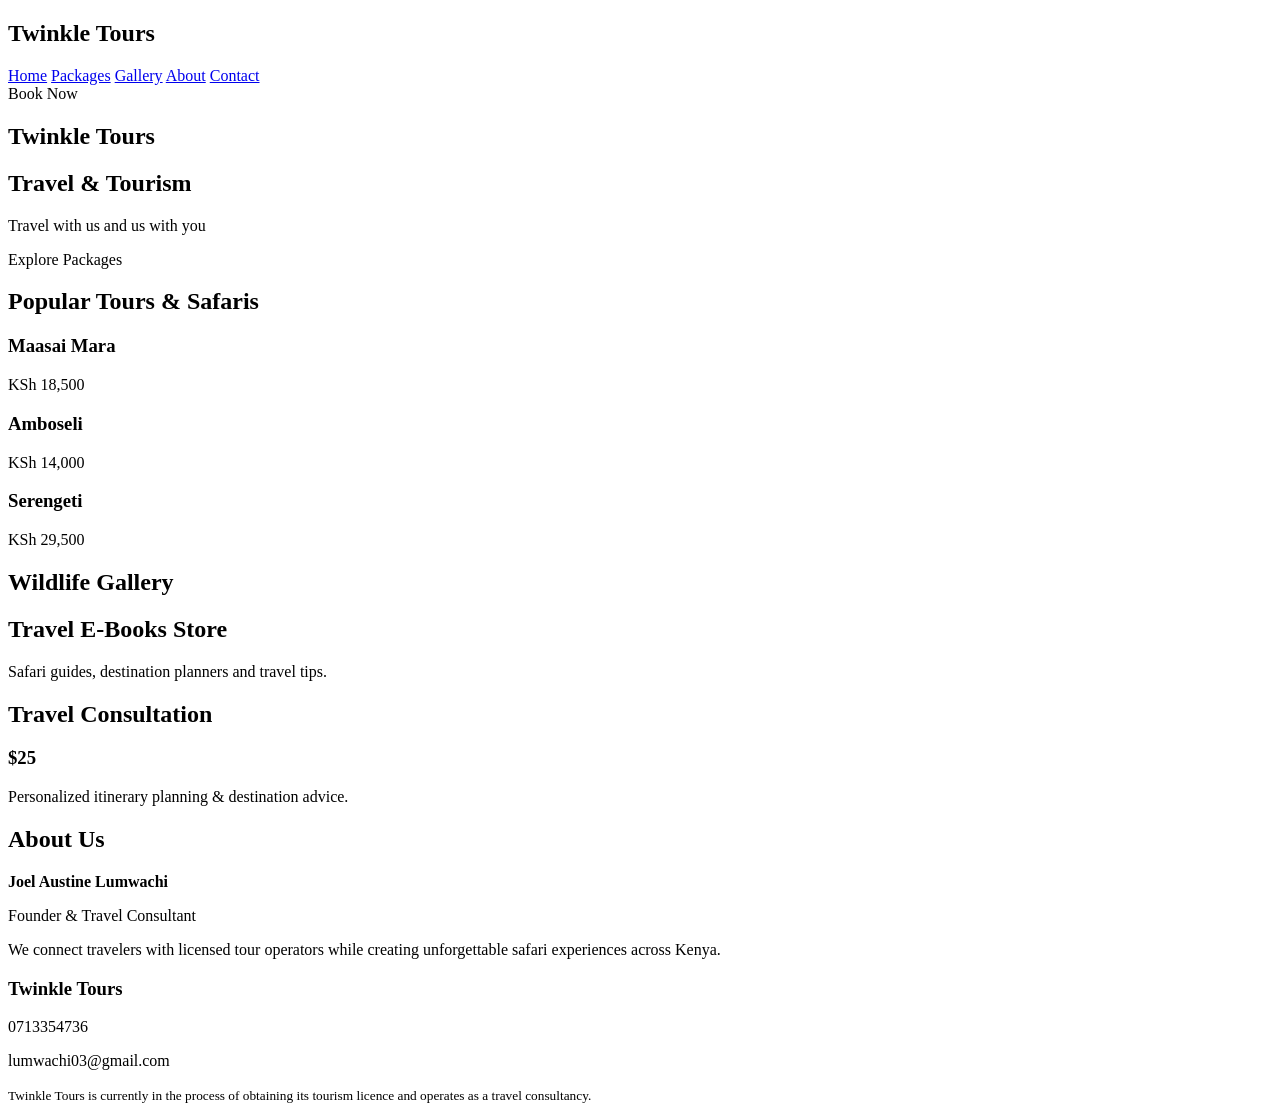
==== Index.html @ 9708390e "Create initial structure for Twinkle Tours website This HTML file serves as the main structure for t" ====
<!DOCTYPE html>
<html lang="en">
<head>
  <meta charset="UTF-8" />
  <meta name="viewport" content="width=device-width, initial-scale=1.0"/>
  <title>Twinkle Tours Travel & Tourism</title>
  <link rel="stylesheet" href="style.css"/>
</head>
<body>

<header class="navbar">
  <h2>Twinkle Tours</h2>
  <nav>
    <a href="#home">Home</a>
    <a href="#packages">Packages</a>
    <a href="#gallery">Gallery</a>
    <a href="#about">About</a>
    <a href="#contact">Contact</a>
  </nav>
  <a class="btn">Book Now</a>
</header>

<section id="home" class="hero">
  <div class="overlay">
    <h1>Twinkle Tours</h1>
    <h2>Travel & Tourism</h2>
    <p>Travel with us and us with you</p>
    <a class="btn">Explore Packages</a>
  </div>
</section>

<section id="packages" class="section">
  <h2>Popular Tours & Safaris</h2>
  <div class="cards">

    <div class="card">
      <AsyncImage query="Maasai Mara safari jeep Kenya" aspectRatio="5:4" radius="lg" width="100%"/>
      <h3>Maasai Mara</h3>
      <p>KSh 18,500</p>
    </div>

    <div class="card">
      <AsyncImage query="Amboseli elephants Mount Kilimanjaro Kenya" aspectRatio="5:4" radius="lg" width="100%"/>
      <h3>Amboseli</h3>
      <p>KSh 14,000</p>
    </div>

    <div class="card">
      <AsyncImage query="Serengeti lions Tanzania safari" aspectRatio="5:4" radius="lg" width="100%"/>
      <h3>Serengeti</h3>
      <p>KSh 29,500</p>
    </div>

  </div>
</section>

<section id="gallery" class="section">
  <h2>Wildlife Gallery</h2>
  <div class="gallery">
    <AsyncImage query="African elephant Amboseli" aspectRatio="1:1" radius="md" width="100%"/>
    <AsyncImage query="Lion Maasai Mara" aspectRatio="1:1" radius="md" width="100%"/>
    <AsyncImage query="Giraffe Kenya" aspectRatio="1:1" radius="md" width="100%"/>
    <AsyncImage query="Zebra Kenya" aspectRatio="1:1" radius="md" width="100%"/>
    <AsyncImage query="Flamingos Lake Nakuru" aspectRatio="1:1" radius="md" width="100%"/>
    <AsyncImage query="Cheetah Maasai Mara" aspectRatio="1:1" radius="md" width="100%"/>
  </div>
</section>

<section class="section">
  <h2>Travel E-Books Store</h2>
  <p>Safari guides, destination planners and travel tips.</p>

  <h2>Travel Consultation</h2>
  <h3>$25</h3>
  <p>Personalized itinerary planning & destination advice.</p>
</section>

<section id="about" class="section">
  <h2>About Us</h2>
  <p><strong>Joel Austine Lumwachi</strong></p>
  <p>Founder & Travel Consultant</p>

  <p>
    We connect travelers with licensed tour operators while creating unforgettable safari experiences across Kenya.
  </p>
</section>

<footer id="contact">
  <h3>Twinkle Tours</h3>
  <p>0713354736</p>
  <p>lumwachi03@gmail.com</p>

  <small>
    Twinkle Tours is currently in the process of obtaining its tourism licence and operates as a travel consultancy.
  </small>
</footer>

</body>
    </html>
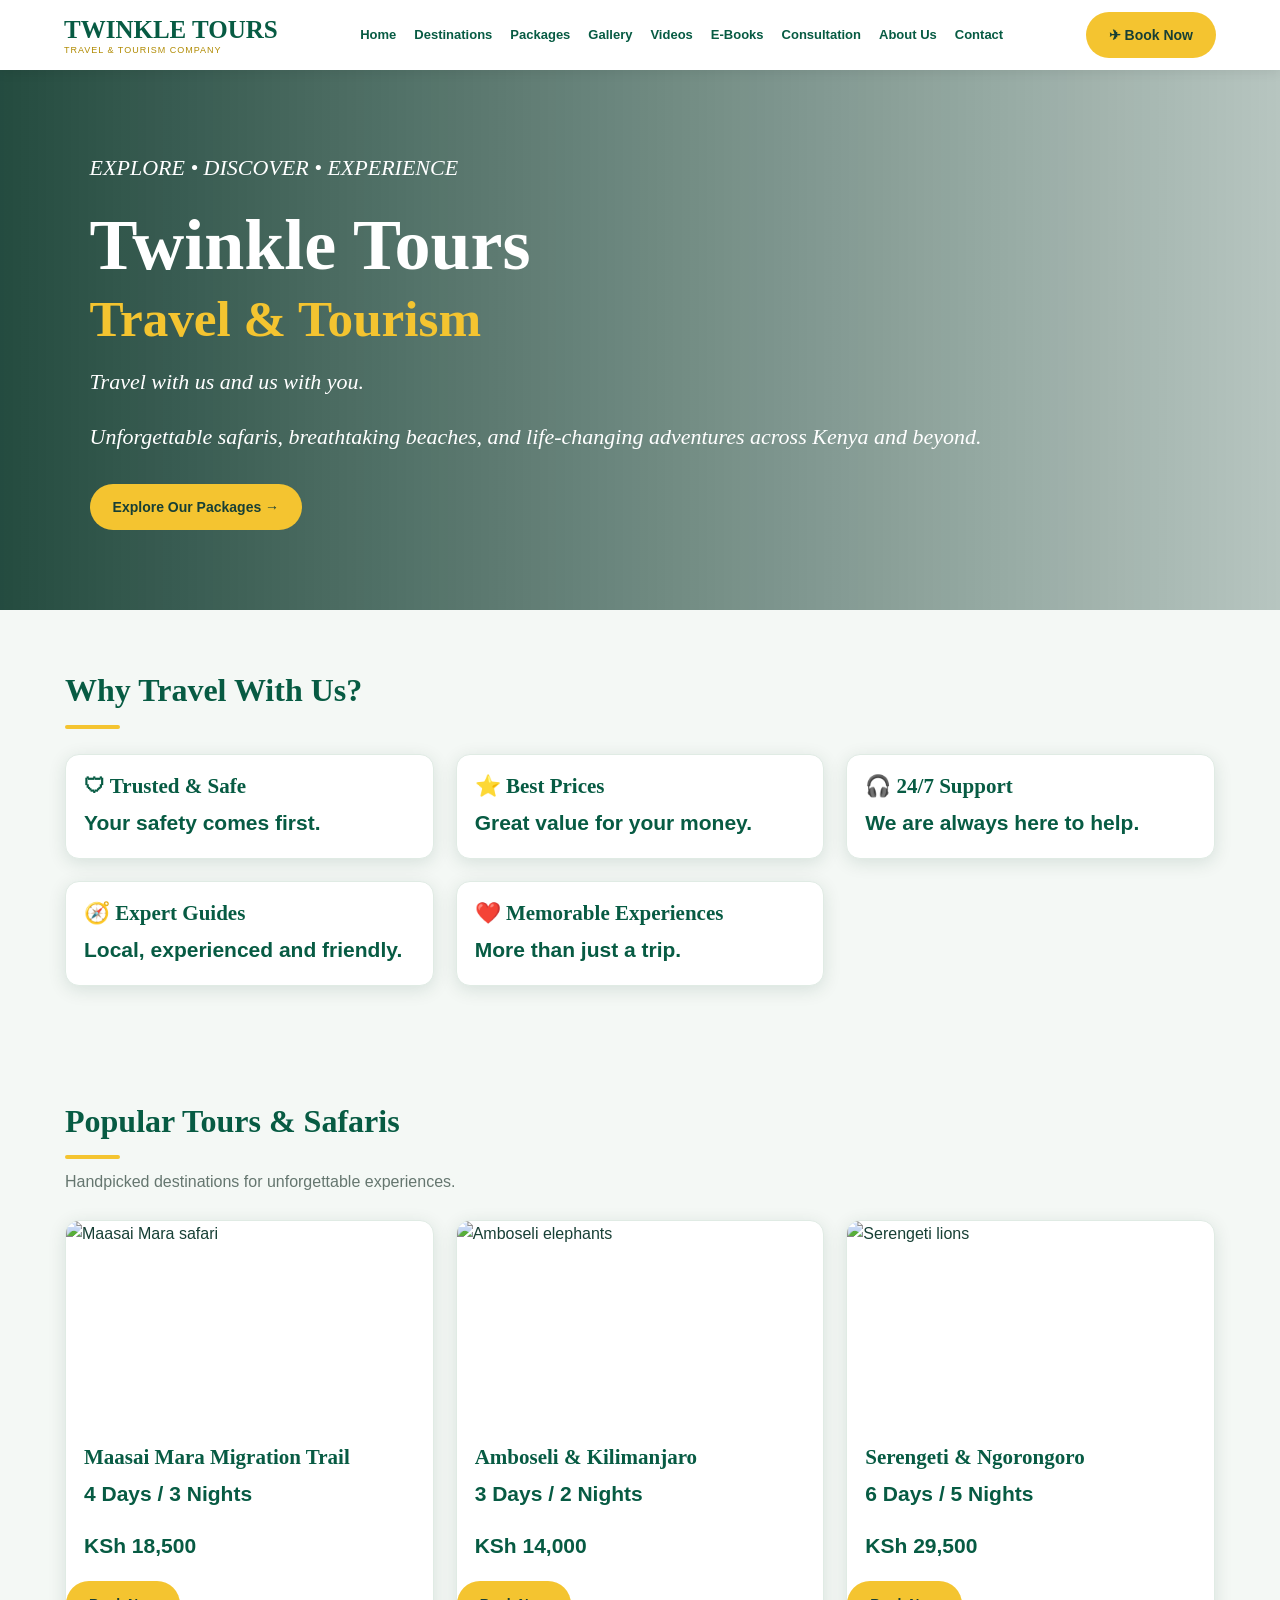
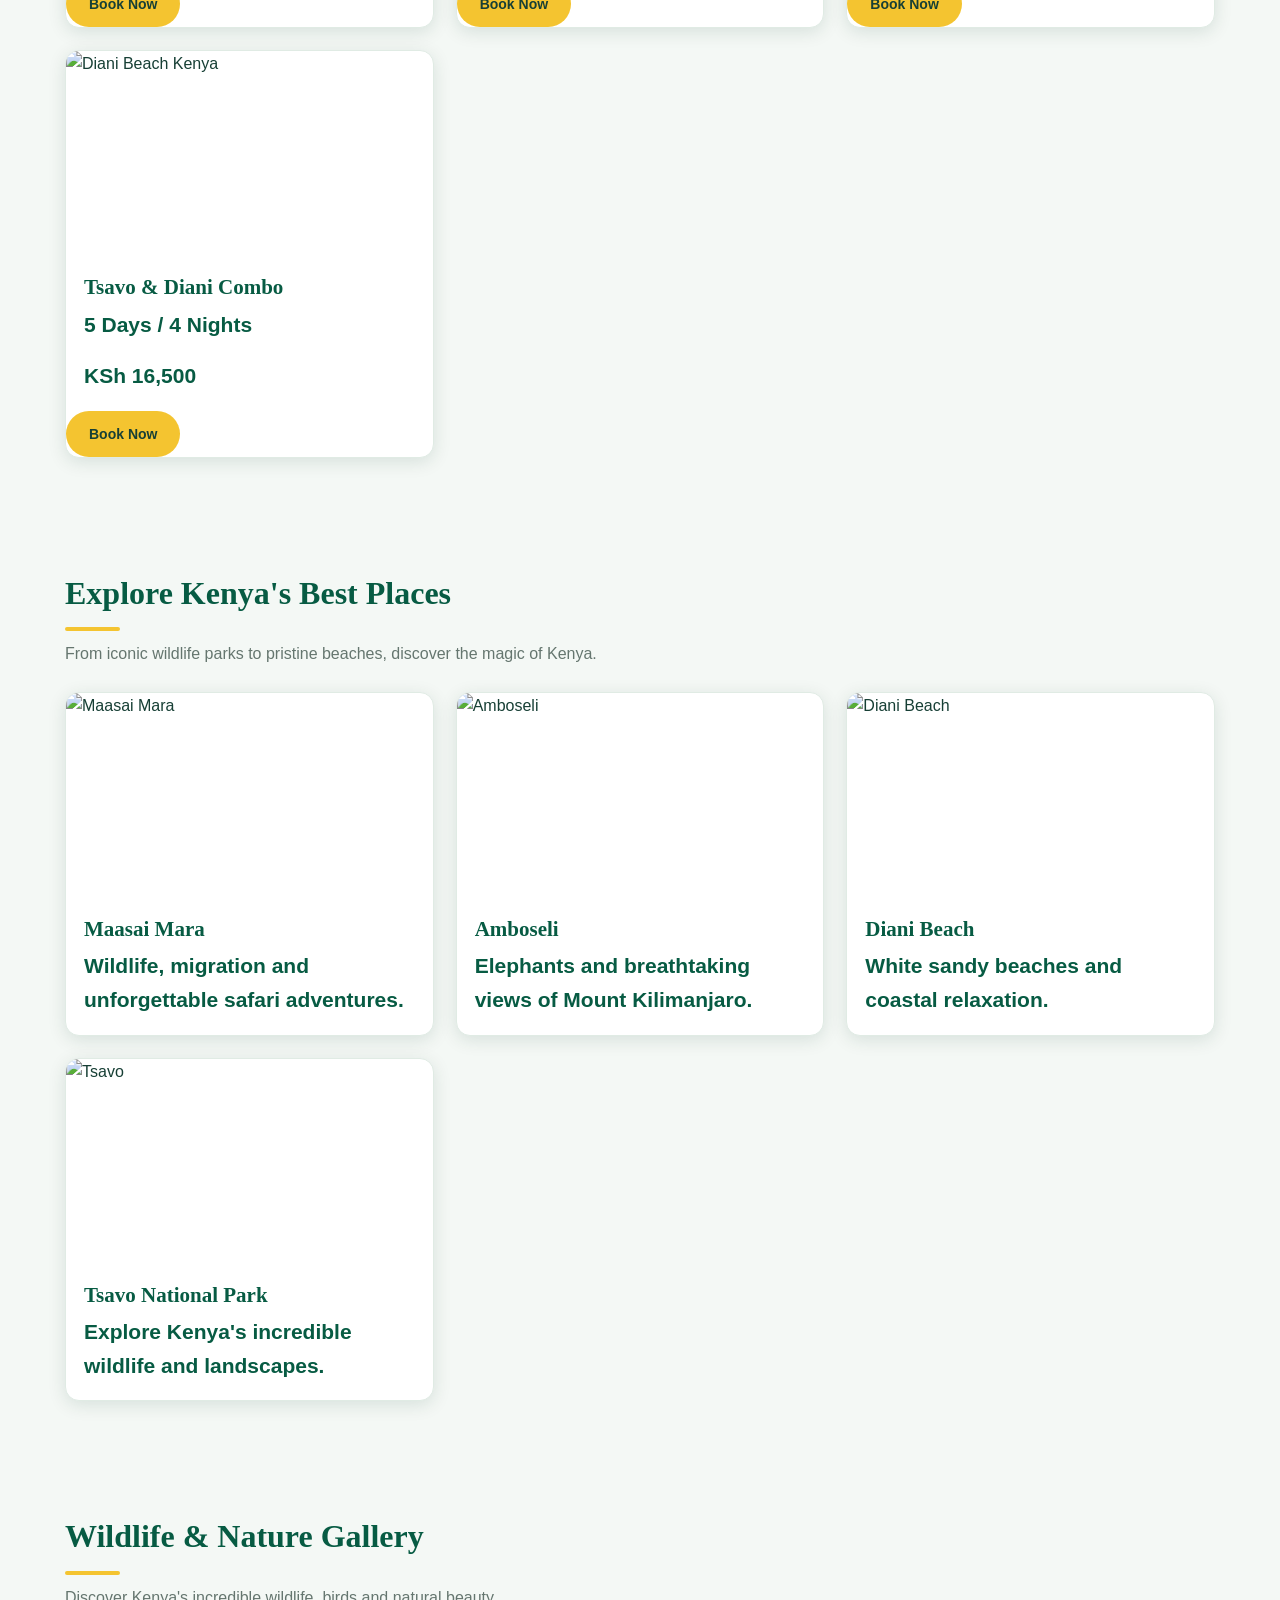
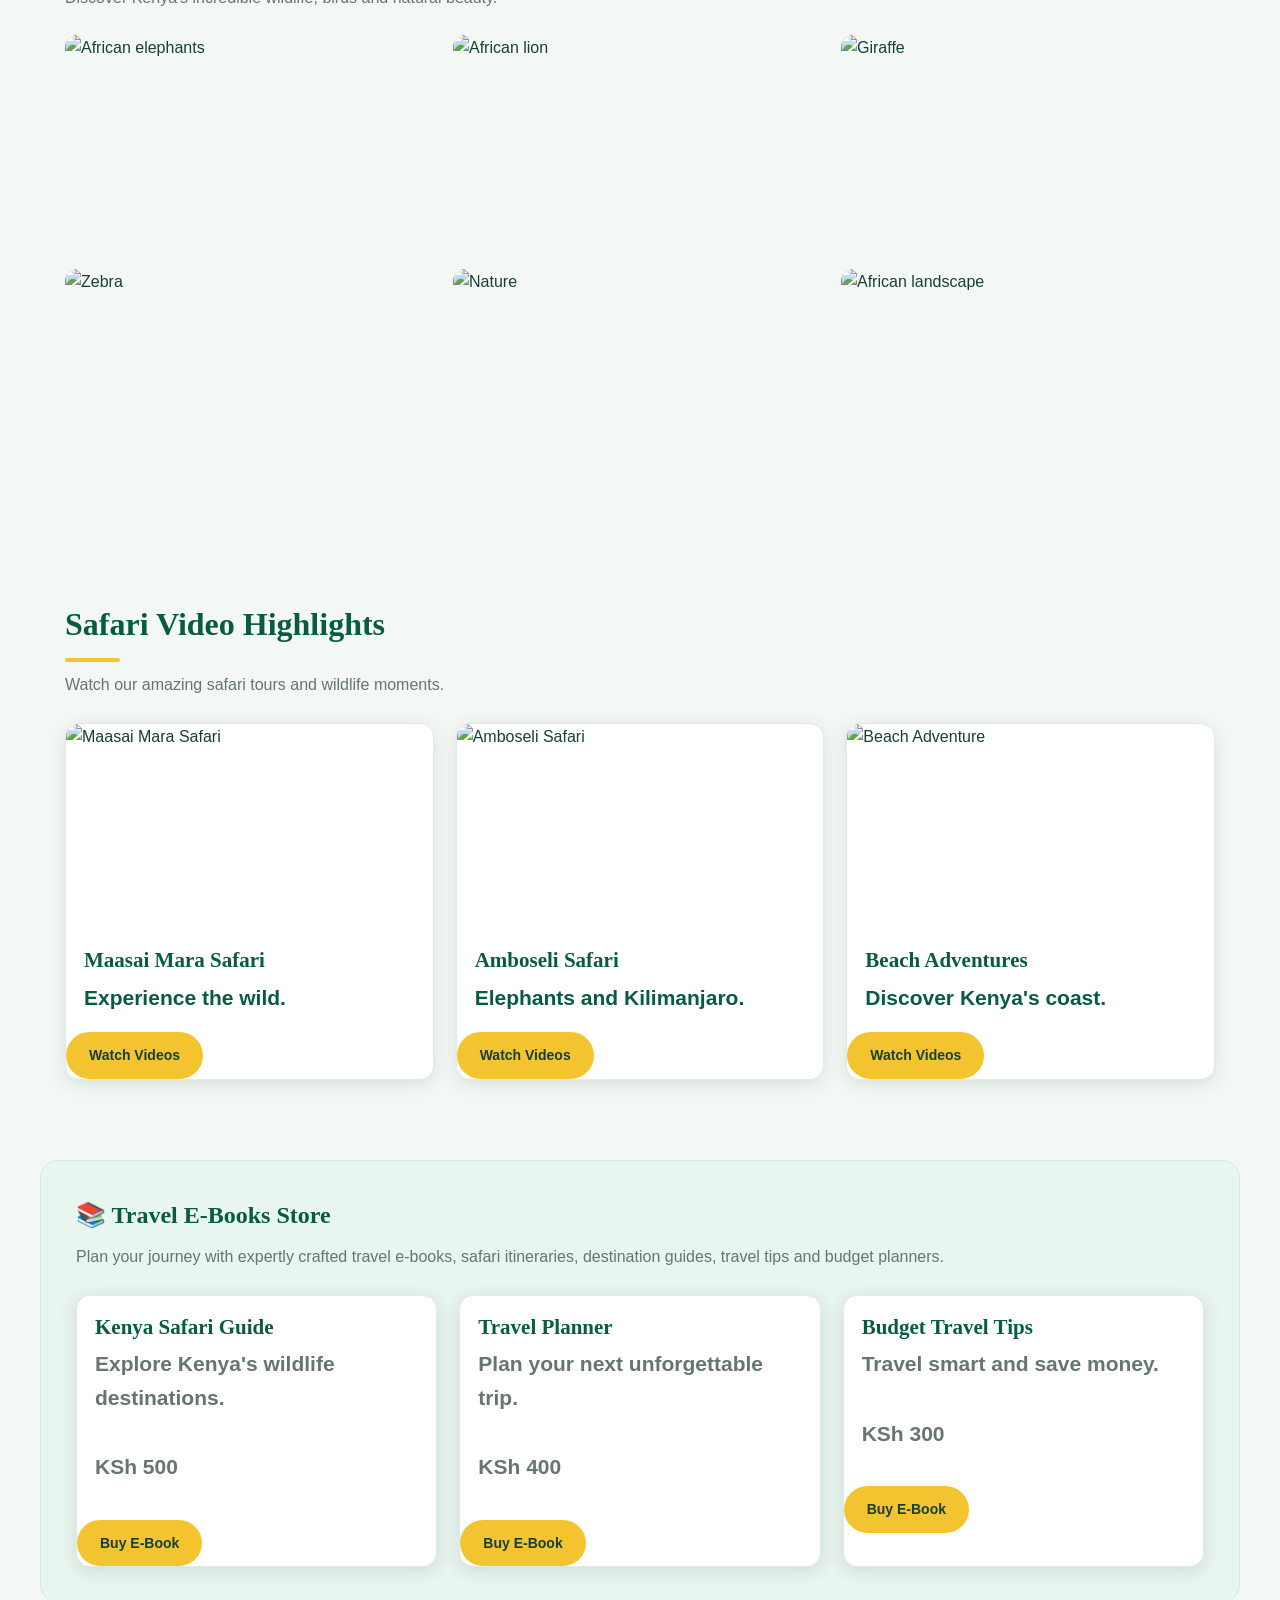
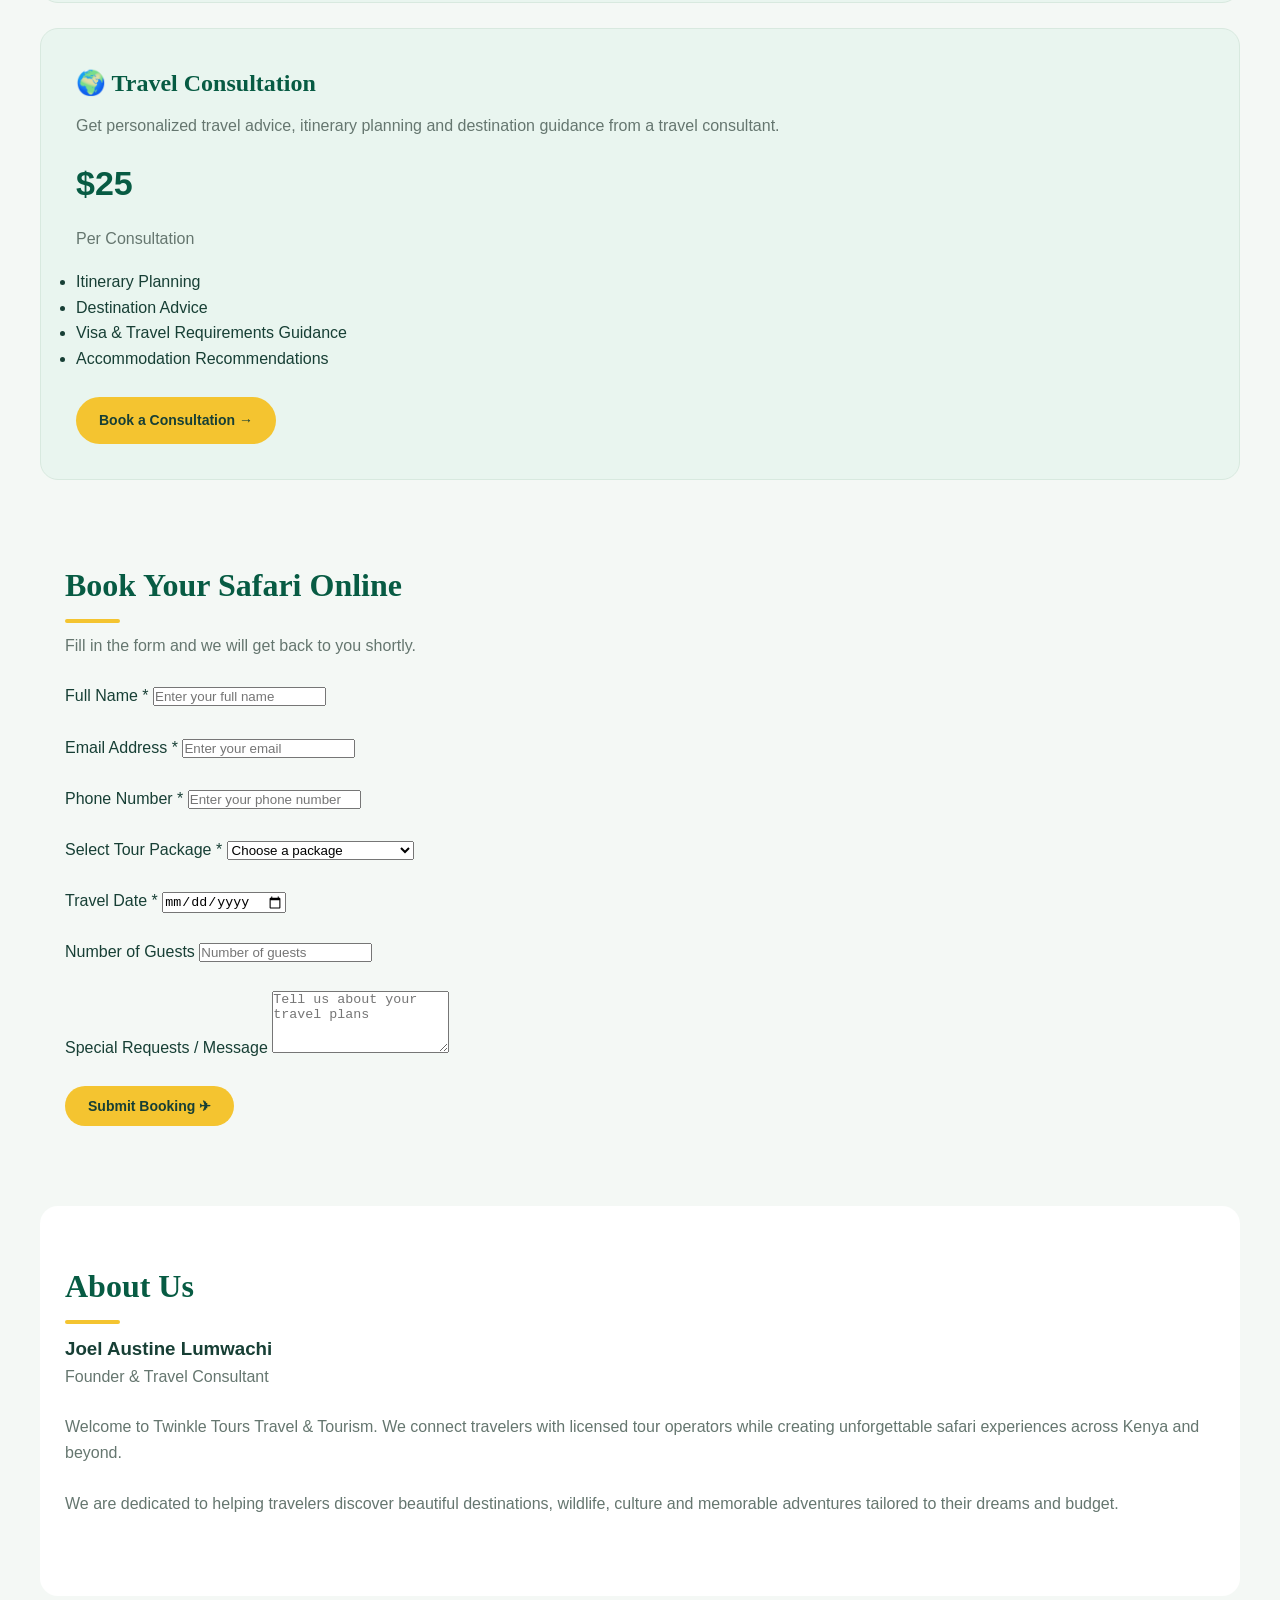
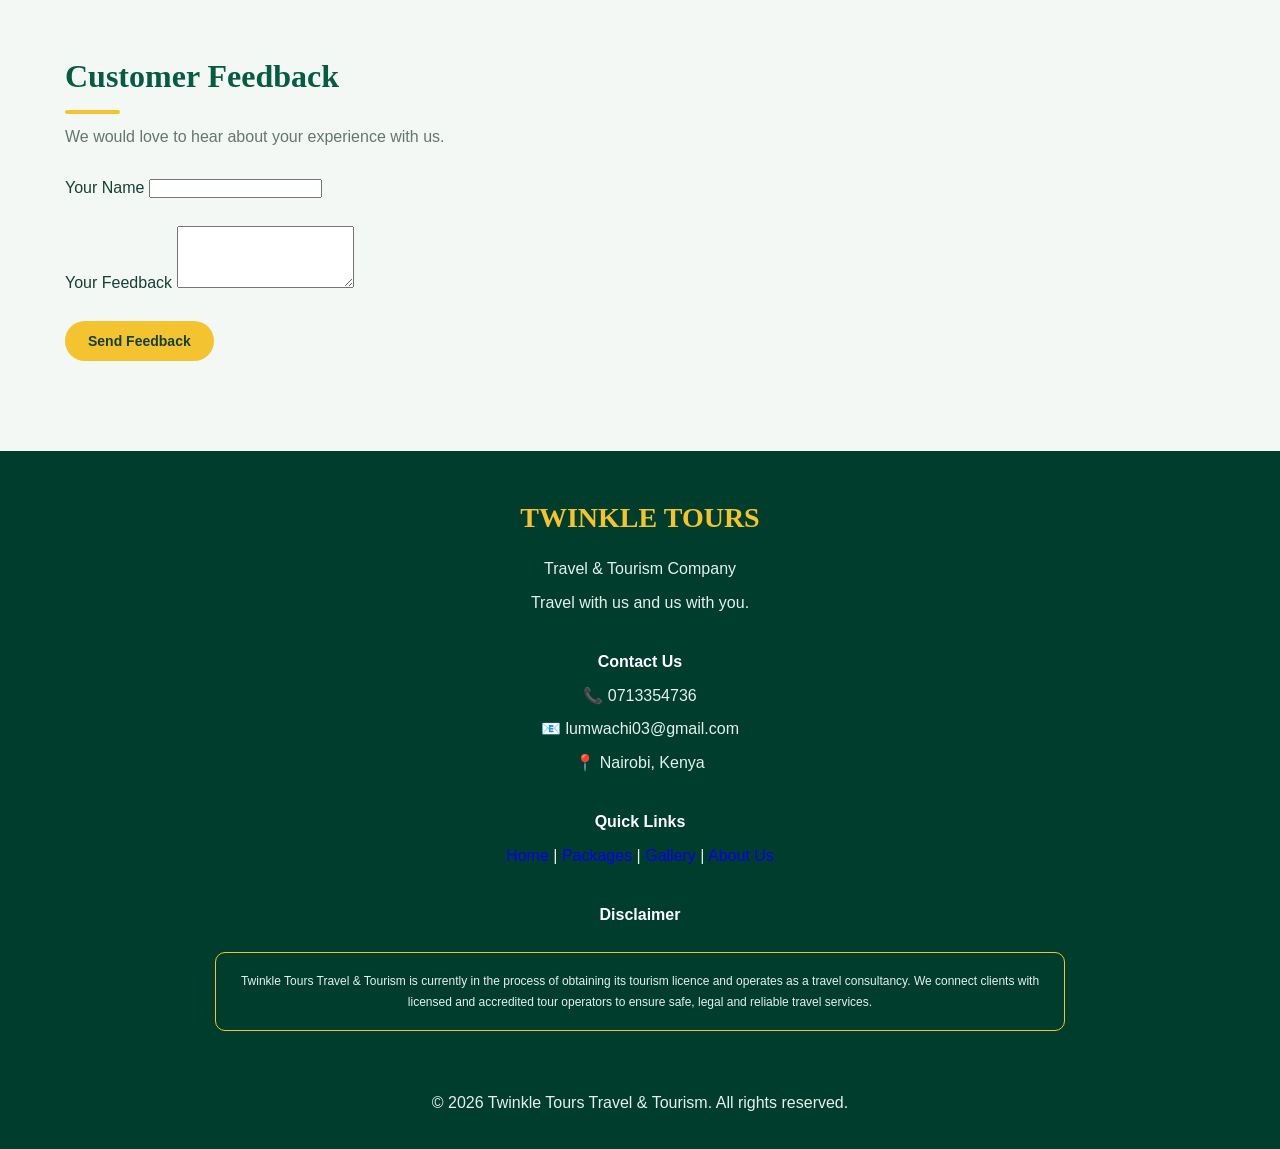
==== commit 6b50f5df: "Update Index.html" ====
--- a/Index.html
+++ b/Index.html
@@ -1,99 +1,522 @@
+
 <!DOCTYPE html>
 <html lang="en">
 <head>
-  <meta charset="UTF-8" />
-  <meta name="viewport" content="width=device-width, initial-scale=1.0"/>
-  <title>Twinkle Tours Travel & Tourism</title>
-  <link rel="stylesheet" href="style.css"/>
+    <meta charset="UTF-8">
+    <meta name="viewport" content="width=device-width, initial-scale=1.0">
+
+    <title>Twinkle Tours | Travel & Tourism Kenya</title>
+
+    <meta name="description" content="Twinkle Tours Travel & Tourism Company. Explore Kenya safaris, beaches, travel consultation and unforgettable adventures.">
+
+    <link rel="stylesheet" href="Styles.css">
 </head>
+
 <body>
 
+<!-- ================= HEADER ================= -->
+
 <header class="navbar">
-  <h2>Twinkle Tours</h2>
-  <nav>
-    <a href="#home">Home</a>
-    <a href="#packages">Packages</a>
-    <a href="#gallery">Gallery</a>
-    <a href="#about">About</a>
-    <a href="#contact">Contact</a>
-  </nav>
-  <a class="btn">Book Now</a>
+
+    <h2>Twinkle Tours</h2>
+
+    <nav>
+        <a href="#home">Home</a>
+        <a href="#destinations">Destinations</a>
+        <a href="#packages">Packages</a>
+        <a href="#gallery">Gallery</a>
+        <a href="#videos">Videos</a>
+        <a href="#ebooks">E-Books</a>
+        <a href="#consultation">Consultation</a>
+        <a href="#about">About Us</a>
+        <a href="#contact">Contact</a>
+    </nav>
+
+    <a href="#booking" class="btn">✈ Book Now</a>
+
 </header>
 
+
+<!-- ================= HERO ================= -->
+
 <section id="home" class="hero">
-  <div class="overlay">
-    <h1>Twinkle Tours</h1>
-    <h2>Travel & Tourism</h2>
-    <p>Travel with us and us with you</p>
-    <a class="btn">Explore Packages</a>
-  </div>
-</section>
+
+    <div class="overlay">
+
+        <p>EXPLORE • DISCOVER • EXPERIENCE</p>
+
+        <h1>Twinkle Tours</h1>
+
+        <h2>Travel & Tourism</h2>
+
+        <p>Travel with us and us with you.</p>
+
+        <p>
+            Unforgettable safaris, breathtaking beaches,
+            and life-changing adventures across Kenya and beyond.
+        </p>
+
+        <a href="#packages" class="btn">
+            Explore Our Packages →
+        </a>
+
+    </div>
+
+</section>
+
+
+<!-- ================= TRUST SECTION ================= -->
+
+<section class="section">
+
+    <h2>Why Travel With Us?</h2>
+
+    <div class="cards">
+
+        <div class="card">
+            <h3>🛡 Trusted & Safe</h3>
+            <p>Your safety comes first.</p>
+        </div>
+
+        <div class="card">
+            <h3>⭐ Best Prices</h3>
+            <p>Great value for your money.</p>
+        </div>
+
+        <div class="card">
+            <h3>🎧 24/7 Support</h3>
+            <p>We are always here to help.</p>
+        </div>
+
+        <div class="card">
+            <h3>🧭 Expert Guides</h3>
+            <p>Local, experienced and friendly.</p>
+        </div>
+
+        <div class="card">
+            <h3>❤️ Memorable Experiences</h3>
+            <p>More than just a trip.</p>
+        </div>
+
+    </div>
+
+</section>
+
+
+<!-- ================= POPULAR PACKAGES ================= -->
 
 <section id="packages" class="section">
-  <h2>Popular Tours & Safaris</h2>
-  <div class="cards">
-
-    <div class="card">
-      <AsyncImage query="Maasai Mara safari jeep Kenya" aspectRatio="5:4" radius="lg" width="100%"/>
-      <h3>Maasai Mara</h3>
-      <p>KSh 18,500</p>
-    </div>
-
-    <div class="card">
-      <AsyncImage query="Amboseli elephants Mount Kilimanjaro Kenya" aspectRatio="5:4" radius="lg" width="100%"/>
-      <h3>Amboseli</h3>
-      <p>KSh 14,000</p>
-    </div>
-
-    <div class="card">
-      <AsyncImage query="Serengeti lions Tanzania safari" aspectRatio="5:4" radius="lg" width="100%"/>
-      <h3>Serengeti</h3>
-      <p>KSh 29,500</p>
-    </div>
-
-  </div>
-</section>
+
+    <h2>Popular Tours & Safaris</h2>
+
+    <p>Handpicked destinations for unforgettable experiences.</p>
+
+    <div class="cards">
+
+        <div class="card">
+
+            <img src="https://images.unsplash.com/photo-1516426122078-c23e76319801?auto=format&fit=crop&w=900&q=85" alt="Maasai Mara safari">
+
+            <h3>Maasai Mara Migration Trail</h3>
+
+            <p>4 Days / 3 Nights</p>
+
+            <p>KSh 18,500</p>
+
+            <a href="#booking" class="btn">Book Now</a>
+
+        </div>
+
+
+        <div class="card">
+
+            <img src="https://images.unsplash.com/photo-1547471080-7cc2caa01a7e?auto=format&fit=crop&w=900&q=85" alt="Amboseli elephants">
+
+            <h3>Amboseli & Kilimanjaro</h3>
+
+            <p>3 Days / 2 Nights</p>
+
+            <p>KSh 14,000</p>
+
+            <a href="#booking" class="btn">Book Now</a>
+
+        </div>
+
+
+        <div class="card">
+
+            <img src="https://images.unsplash.com/photo-1549366021-9f761d450615?auto=format&fit=crop&w=900&q=85" alt="Serengeti lions">
+
+            <h3>Serengeti & Ngorongoro</h3>
+
+            <p>6 Days / 5 Nights</p>
+
+            <p>KSh 29,500</p>
+
+            <a href="#booking" class="btn">Book Now</a>
+
+        </div>
+
+
+        <div class="card">
+
+            <img src="https://images.unsplash.com/photo-1507525428034-b723cf961d3e?auto=format&fit=crop&w=900&q=85" alt="Diani Beach Kenya">
+
+            <h3>Tsavo & Diani Combo</h3>
+
+            <p>5 Days / 4 Nights</p>
+
+            <p>KSh 16,500</p>
+
+            <a href="#booking" class="btn">Book Now</a>
+
+        </div>
+
+    </div>
+
+</section>
+
+
+<!-- ================= DESTINATIONS ================= -->
+
+<section id="destinations" class="section">
+
+    <h2>Explore Kenya's Best Places</h2>
+
+    <p>
+        From iconic wildlife parks to pristine beaches,
+        discover the magic of Kenya.
+    </p>
+
+    <div class="cards">
+
+        <div class="card">
+            <img src="https://images.unsplash.com/photo-1516426122078-c23e76319801?auto=format&fit=crop&w=700&q=85" alt="Maasai Mara">
+            <h3>Maasai Mara</h3>
+            <p>Wildlife, migration and unforgettable safari adventures.</p>
+        </div>
+
+        <div class="card">
+            <img src="https://images.unsplash.com/photo-1547471080-7cc2caa01a7e?auto=format&fit=crop&w=700&q=85" alt="Amboseli">
+            <h3>Amboseli</h3>
+            <p>Elephants and breathtaking views of Mount Kilimanjaro.</p>
+        </div>
+
+        <div class="card">
+            <img src="https://images.unsplash.com/photo-1507525428034-b723cf961d3e?auto=format&fit=crop&w=700&q=85" alt="Diani Beach">
+            <h3>Diani Beach</h3>
+            <p>White sandy beaches and coastal relaxation.</p>
+        </div>
+
+        <div class="card">
+            <img src="https://images.unsplash.com/photo-1516026672322-bc52d61a55d5?auto=format&fit=crop&w=700&q=85" alt="Tsavo">
+            <h3>Tsavo National Park</h3>
+            <p>Explore Kenya's incredible wildlife and landscapes.</p>
+        </div>
+
+    </div>
+
+</section>
+
+
+<!-- ================= GALLERY ================= -->
 
 <section id="gallery" class="section">
-  <h2>Wildlife Gallery</h2>
-  <div class="gallery">
-    <AsyncImage query="African elephant Amboseli" aspectRatio="1:1" radius="md" width="100%"/>
-    <AsyncImage query="Lion Maasai Mara" aspectRatio="1:1" radius="md" width="100%"/>
-    <AsyncImage query="Giraffe Kenya" aspectRatio="1:1" radius="md" width="100%"/>
-    <AsyncImage query="Zebra Kenya" aspectRatio="1:1" radius="md" width="100%"/>
-    <AsyncImage query="Flamingos Lake Nakuru" aspectRatio="1:1" radius="md" width="100%"/>
-    <AsyncImage query="Cheetah Maasai Mara" aspectRatio="1:1" radius="md" width="100%"/>
-  </div>
-</section>
-
-<section class="section">
-  <h2>Travel E-Books Store</h2>
-  <p>Safari guides, destination planners and travel tips.</p>
-
-  <h2>Travel Consultation</h2>
-  <h3>$25</h3>
-  <p>Personalized itinerary planning & destination advice.</p>
-</section>
+
+    <h2>Wildlife & Nature Gallery</h2>
+
+    <p>Discover Kenya's incredible wildlife, birds and natural beauty.</p>
+
+    <div class="gallery">
+
+        <img src="https://images.unsplash.com/photo-1557050543-4d5f4e07ef46?auto=format&fit=crop&w=600&q=85" alt="African elephants">
+
+        <img src="https://images.unsplash.com/photo-1549366021-9f761d450615?auto=format&fit=crop&w=600&q=85" alt="African lion">
+
+        <img src="https://images.unsplash.com/photo-1525334291826-3e7a6d8e6a9f?auto=format&fit=crop&w=600&q=85" alt="Giraffe">
+
+        <img src="https://images.unsplash.com/photo-1501706362039-c6e80948a499?auto=format&fit=crop&w=600&q=85" alt="Zebra">
+
+        <img src="https://images.unsplash.com/photo-1497250681960-ef046c08a56e?auto=format&fit=crop&w=600&q=85" alt="Nature">
+
+        <img src="https://images.unsplash.com/photo-1500534623283-312aade485b7?auto=format&fit=crop&w=600&q=85" alt="African landscape">
+
+    </div>
+
+</section>
+
+
+<!-- ================= VIDEOS ================= -->
+
+<section id="videos" class="section">
+
+    <h2>Safari Video Highlights</h2>
+
+    <p>Watch our amazing safari tours and wildlife moments.</p>
+
+    <div class="cards">
+
+        <div class="card">
+            <img src="https://images.unsplash.com/photo-1516426122078-c23e76319801?auto=format&fit=crop&w=700&q=85" alt="Maasai Mara Safari">
+            <h3>Maasai Mara Safari</h3>
+            <p>Experience the wild.</p>
+            <a href="videos.html" class="btn">Watch Videos</a>
+        </div>
+
+        <div class="card">
+            <img src="https://images.unsplash.com/photo-1547471080-7cc2caa01a7e?auto=format&fit=crop&w=700&q=85" alt="Amboseli Safari">
+            <h3>Amboseli Safari</h3>
+            <p>Elephants and Kilimanjaro.</p>
+            <a href="videos.html" class="btn">Watch Videos</a>
+        </div>
+
+        <div class="card">
+            <img src="https://images.unsplash.com/photo-1507525428034-b723cf961d3e?auto=format&fit=crop&w=700&q=85" alt="Beach Adventure">
+            <h3>Beach Adventures</h3>
+            <p>Discover Kenya's coast.</p>
+            <a href="videos.html" class="btn">Watch Videos</a>
+        </div>
+
+    </div>
+
+</section>
+
+
+<!-- ================= E-BOOKS ================= -->
+
+<section id="ebooks" class="ebook-section">
+
+    <h2>📚 Travel E-Books Store</h2>
+
+    <p>
+        Plan your journey with expertly crafted travel
+        e-books, safari itineraries, destination guides,
+        travel tips and budget planners.
+    </p>
+
+    <div class="cards">
+
+        <div class="card">
+            <h3>Kenya Safari Guide</h3>
+            <p>Explore Kenya's wildlife destinations.</p>
+            <p>KSh 500</p>
+            <a href="#contact" class="btn">Buy E-Book</a>
+        </div>
+
+        <div class="card">
+            <h3>Travel Planner</h3>
+            <p>Plan your next unforgettable trip.</p>
+            <p>KSh 400</p>
+            <a href="#contact" class="btn">Buy E-Book</a>
+        </div>
+
+        <div class="card">
+            <h3>Budget Travel Tips</h3>
+            <p>Travel smart and save money.</p>
+            <p>KSh 300</p>
+            <a href="#contact" class="btn">Buy E-Book</a>
+        </div>
+
+    </div>
+
+</section>
+
+
+<!-- ================= CONSULTATION ================= -->
+
+<section id="consultation" class="consultation-section">
+
+    <h2>🌍 Travel Consultation</h2>
+
+    <p>
+        Get personalized travel advice, itinerary planning
+        and destination guidance from a travel consultant.
+    </p>
+
+    <h3 class="price">$25</h3>
+
+    <p>Per Consultation</p>
+
+    <ul>
+        <li>Itinerary Planning</li>
+        <li>Destination Advice</li>
+        <li>Visa & Travel Requirements Guidance</li>
+        <li>Accommodation Recommendations</li>
+    </ul>
+
+    <br>
+
+    <a href="#booking" class="btn">Book a Consultation →</a>
+
+</section>
+
+
+<!-- ================= BOOKING ================= -->
+
+<section id="booking" class="section">
+
+    <h2>Book Your Safari Online</h2>
+
+    <p>Fill in the form and we will get back to you shortly.</p>
+
+    <form id="bookingForm">
+
+        <label for="name">Full Name *</label>
+        <input type="text" id="name" name="name" placeholder="Enter your full name" required>
+
+        <br><br>
+
+        <label for="email">Email Address *</label>
+        <input type="email" id="email" name="email" placeholder="Enter your email" required>
+
+        <br><br>
+
+        <label for="phone">Phone Number *</label>
+        <input type="tel" id="phone" name="phone" placeholder="Enter your phone number" required>
+
+        <br><br>
+
+        <label for="package">Select Tour Package *</label>
+        <select id="package" name="package" required>
+            <option value="">Choose a package</option>
+            <option>Maasai Mara Migration Trail</option>
+            <option>Amboseli & Kilimanjaro</option>
+            <option>Serengeti & Ngorongoro</option>
+            <option>Tsavo & Diani Combo</option>
+            <option>Travel Consultation</option>
+        </select>
+
+        <br><br>
+
+        <label for="date">Travel Date *</label>
+        <input type="date" id="date" name="date" required>
+
+        <br><br>
+
+        <label for="guests">Number of Guests</label>
+        <input type="number" id="guests" name="guests" min="1" placeholder="Number of guests">
+
+        <br><br>
+
+        <label for="message">Special Requests / Message</label>
+        <textarea id="message" name="message" rows="4" placeholder="Tell us about your travel plans"></textarea>
+
+        <br><br>
+
+        <button type="submit" class="btn">Submit Booking ✈</button>
+
+    </form>
+
+</section>
+
+
+<!-- ================= ABOUT US ================= -->
 
 <section id="about" class="section">
-  <h2>About Us</h2>
-  <p><strong>Joel Austine Lumwachi</strong></p>
-  <p>Founder & Travel Consultant</p>
-
-  <p>
-    We connect travelers with licensed tour operators while creating unforgettable safari experiences across Kenya.
-  </p>
-</section>
+
+    <h2>About Us</h2>
+
+    <h3>Joel Austine Lumwachi</h3>
+
+    <p>Founder & Travel Consultant</p>
+
+    <p>
+        Welcome to Twinkle Tours Travel & Tourism.
+        We connect travelers with licensed tour operators
+        while creating unforgettable safari experiences
+        across Kenya and beyond.
+    </p>
+
+    <p>
+        We are dedicated to helping travelers discover
+        beautiful destinations, wildlife, culture and
+        memorable adventures tailored to their dreams
+        and budget.
+    </p>
+
+</section>
+
+
+<!-- ================= FEEDBACK ================= -->
+
+<section id="feedback" class="section">
+
+    <h2>Customer Feedback</h2>
+
+    <p>We would love to hear about your experience with us.</p>
+
+    <form id="feedbackForm">
+
+        <label for="feedbackName">Your Name</label>
+        <input type="text" id="feedbackName" name="feedbackName" required>
+
+        <br><br>
+
+        <label for="feedbackMessage">Your Feedback</label>
+        <textarea id="feedbackMessage" name="feedbackMessage" rows="4" required></textarea>
+
+        <br><br>
+
+        <button type="submit" class="btn">Send Feedback</button>
+
+    </form>
+
+</section>
+
+
+<!-- ================= FOOTER ================= -->
 
 <footer id="contact">
-  <h3>Twinkle Tours</h3>
-  <p>0713354736</p>
-  <p>lumwachi03@gmail.com</p>
-
-  <small>
-    Twinkle Tours is currently in the process of obtaining its tourism licence and operates as a travel consultancy.
-  </small>
+
+    <h3>TWINKLE TOURS</h3>
+
+    <p>Travel & Tourism Company</p>
+
+    <p>Travel with us and us with you.</p>
+
+    <br>
+
+    <h4>Contact Us</h4>
+
+    <p>📞 0713354736</p>
+
+    <p>📧 lumwachi03@gmail.com</p>
+
+    <p>📍 Nairobi, Kenya</p>
+
+    <br>
+
+    <h4>Quick Links</h4>
+
+    <p>
+        <a href="#home">Home</a> |
+        <a href="#packages">Packages</a> |
+        <a href="#gallery">Gallery</a> |
+        <a href="#about">About Us</a>
+    </p>
+
+    <br>
+
+    <h4>Disclaimer</h4>
+
+    <small>
+        Twinkle Tours Travel & Tourism is currently in the
+        process of obtaining its tourism licence and operates
+        as a travel consultancy. We connect clients with
+        licensed and accredited tour operators to ensure
+        safe, legal and reliable travel services.
+    </small>
+
+    <br><br>
+
+    <p>© 2026 Twinkle Tours Travel & Tourism. All rights reserved.</p>
+
 </footer>
 
+
+<!-- JAVASCRIPT -->
+
+<script src="Script.js"></script>
+
 </body>
-    </html>
+</html>
--- a/Styles.css
+++ b/Styles.css
@@ -0,0 +1,500 @@
+
+/* ========================================
+   TWINKLE TOURS - PROFESSIONAL DESIGN
+   Travel & Tourism Company
+   ======================================== */
+
+/* RESET */
+* {
+    margin: 0;
+    padding: 0;
+    box-sizing: border-box;
+}
+
+html {
+    scroll-behavior: smooth;
+}
+
+body {
+    font-family: "Arial", sans-serif;
+    background: #f4f8f5;
+    color: #173f35;
+    line-height: 1.6;
+}
+
+img {
+    max-width: 100%;
+    display: block;
+}
+
+a {
+    text-decoration: none;
+}
+
+button,
+a {
+    -webkit-tap-highlight-color: transparent;
+}
+
+/* ========================================
+   COLORS
+   ======================================== */
+
+:root {
+    --green: #075b43;
+    --dark-green: #003d2d;
+    --light-green: #e9f5ef;
+    --gold: #f4c430;
+    --dark-gold: #d9a900;
+    --white: #ffffff;
+    --text: #173f35;
+    --muted: #65766f;
+    --shadow: 0 4px 18px rgba(0, 55, 40, 0.12);
+}
+
+/* ========================================
+   NAVIGATION
+   ======================================== */
+
+.navbar {
+    background: var(--white);
+    padding: 12px 5%;
+    display: flex;
+    justify-content: space-between;
+    align-items: center;
+    gap: 20px;
+    position: sticky;
+    top: 0;
+    z-index: 1000;
+    box-shadow: 0 2px 12px rgba(0, 0, 0, 0.08);
+}
+
+.navbar h2 {
+    color: var(--green);
+    font-family: Georgia, serif;
+    font-size: 25px;
+    text-transform: uppercase;
+    line-height: 1.2;
+}
+
+.navbar h2::after {
+    content: "Travel & Tourism Company";
+    display: block;
+    font-family: Arial, sans-serif;
+    font-size: 9px;
+    font-weight: normal;
+    letter-spacing: 1px;
+    color: #b08a00;
+    text-transform: uppercase;
+}
+
+nav {
+    display: flex;
+    align-items: center;
+    gap: 18px;
+}
+
+nav a {
+    color: var(--green);
+    font-size: 13px;
+    font-weight: 600;
+    transition: 0.3s;
+}
+
+nav a:hover {
+    color: var(--gold);
+}
+
+/* BUTTONS */
+
+.btn {
+    display: inline-block;
+    background: var(--gold);
+    color: #173f35;
+    padding: 12px 23px;
+    border-radius: 30px;
+    font-weight: bold;
+    font-size: 14px;
+    border: none;
+    cursor: pointer;
+    transition: 0.3s;
+}
+
+.btn:hover {
+    background: var(--dark-gold);
+    transform: translateY(-2px);
+}
+
+/* ========================================
+   HERO SECTION
+   ======================================== */
+
+.hero {
+    min-height: 540px;
+    background:
+        linear-gradient(
+            90deg,
+            rgba(0, 45, 32, 0.85),
+            rgba(0, 45, 32, 0.25)
+        ),
+        url("https://images.unsplash.com/photo-1516426122078-c23e76319801?auto=format&fit=crop&w=1800&q=85")
+        center / cover no-repeat;
+    display: flex;
+    align-items: center;
+}
+
+.overlay {
+    width: 100%;
+    padding: 80px 7%;
+    color: white;
+}
+
+.overlay h1 {
+    font-size: clamp(38px, 6vw, 72px);
+    font-family: Georgia, serif;
+    font-weight: bold;
+    line-height: 1.1;
+    margin-bottom: 5px;
+}
+
+.overlay h2 {
+    font-size: clamp(28px, 4vw, 52px);
+    color: var(--gold);
+    font-family: Georgia, serif;
+    line-height: 1.15;
+    margin-bottom: 15px;
+}
+
+.overlay p {
+    font-size: 22px;
+    font-family: Georgia, serif;
+    font-style: italic;
+    margin-bottom: 20px;
+    color: white;
+}
+
+.overlay .btn {
+    margin-top: 10px;
+}
+
+/* ========================================
+   SECTIONS
+   ======================================== */
+
+.section {
+    max-width: 1200px;
+    margin: auto;
+    padding: 55px 25px;
+}
+
+.section > h2 {
+    font-family: Georgia, serif;
+    font-size: 32px;
+    color: var(--green);
+    margin-bottom: 10px;
+}
+
+.section > h2::after {
+    content: "";
+    display: block;
+    width: 55px;
+    height: 4px;
+    background: var(--gold);
+    border-radius: 10px;
+    margin-top: 8px;
+}
+
+.section > p {
+    color: var(--muted);
+    margin-bottom: 25px;
+}
+
+/* ========================================
+   TOUR PACKAGE CARDS
+   ======================================== */
+
+.cards {
+    display: grid;
+    grid-template-columns: repeat(3, 1fr);
+    gap: 22px;
+    margin-top: 25px;
+}
+
+.card {
+    background: var(--white);
+    border-radius: 14px;
+    overflow: hidden;
+    box-shadow: var(--shadow);
+    border: 1px solid #e0ebe4;
+    transition: 0.3s;
+}
+
+.card:hover {
+    transform: translateY(-6px);
+    box-shadow: 0 8px 25px rgba(0, 60, 40, 0.18);
+}
+
+.card img {
+    width: 100%;
+    height: 205px;
+    object-fit: cover;
+}
+
+.card h3 {
+    color: var(--green);
+    font-family: Georgia, serif;
+    font-size: 21px;
+    padding: 15px 18px 3px;
+}
+
+.card p {
+    padding: 0 18px 18px;
+    color: var(--green);
+    font-size: 21px;
+    font-weight: bold;
+}
+
+/* ========================================
+   WILDLIFE GALLERY
+   ======================================== */
+
+.gallery {
+    display: grid;
+    grid-template-columns: repeat(3, 1fr);
+    gap: 14px;
+    margin-top: 25px;
+}
+
+.gallery img {
+    width: 100%;
+    height: 220px;
+    object-fit: cover;
+    border-radius: 12px;
+    transition: 0.3s;
+}
+
+.gallery img:hover {
+    transform: scale(1.03);
+}
+
+/* ========================================
+   TRAVEL E-BOOKS & CONSULTATION
+   ======================================== */
+
+.ebook-section,
+.consultation-section {
+    background: var(--light-green);
+    border-radius: 18px;
+    padding: 35px;
+    margin: 25px auto;
+    max-width: 1200px;
+    border: 1px solid #d8e9df;
+}
+
+.ebook-section h2,
+.consultation-section h2 {
+    color: var(--green);
+    font-family: Georgia, serif;
+    margin-bottom: 10px;
+}
+
+.ebook-section p,
+.consultation-section p {
+    color: var(--muted);
+    margin-bottom: 18px;
+}
+
+.price {
+    font-size: 34px;
+    font-weight: bold;
+    color: var(--green);
+    margin: 15px 0;
+}
+
+/* ========================================
+   ABOUT US
+   ======================================== */
+
+#about {
+    background: white;
+    border-radius: 18px;
+    margin-top: 25px;
+}
+
+#about strong {
+    color: var(--green);
+    font-size: 20px;
+}
+
+/* ========================================
+   FOOTER
+   ======================================== */
+
+footer {
+    background: var(--dark-green);
+    color: white;
+    text-align: center;
+    padding: 45px 25px 25px;
+    margin-top: 35px;
+}
+
+footer h3 {
+    font-family: Georgia, serif;
+    font-size: 28px;
+    color: var(--gold);
+    margin-bottom: 15px;
+}
+
+footer p {
+    margin: 8px 0;
+    color: #e5f1eb;
+}
+
+footer small {
+    display: block;
+    max-width: 850px;
+    margin: 25px auto 0;
+    padding: 18px;
+    border: 1px solid var(--gold);
+    border-radius: 10px;
+    color: #e5f1eb;
+    font-size: 12px;
+    line-height: 1.7;
+}
+
+/* ========================================
+   RESPONSIVE DESIGN - TABLETS
+   ======================================== */
+
+@media (max-width: 900px) {
+
+    .navbar {
+        padding: 12px 20px;
+    }
+
+    nav {
+        gap: 10px;
+    }
+
+    nav a {
+        font-size: 12px;
+    }
+
+    .cards {
+        grid-template-columns: repeat(2, 1fr);
+    }
+
+    .gallery {
+        grid-template-columns: repeat(3, 1fr);
+    }
+
+    .hero {
+        min-height: 480px;
+    }
+}
+
+/* ========================================
+   RESPONSIVE DESIGN - PHONES
+   ======================================== */
+
+@media (max-width: 600px) {
+
+    .navbar {
+        flex-wrap: wrap;
+        padding: 12px 15px;
+        gap: 10px;
+    }
+
+    .navbar h2 {
+        font-size: 21px;
+    }
+
+    .navbar h2::after {
+        font-size: 8px;
+    }
+
+    nav {
+        width: 100%;
+        display: flex;
+        justify-content: center;
+        flex-wrap: wrap;
+        gap: 12px;
+        order: 3;
+    }
+
+    nav a {
+        font-size: 11px;
+    }
+
+    .navbar > .btn {
+        padding: 9px 14px;
+        font-size: 12px;
+    }
+
+    .hero {
+        min-height: 500px;
+        background-position: center;
+    }
+
+    .overlay {
+        padding: 55px 22px;
+    }
+
+    .overlay h1 {
+        font-size: 42px;
+    }
+
+    .overlay h2 {
+        font-size: 31px;
+    }
+
+    .overlay p {
+        font-size: 19px;
+    }
+
+    .section {
+        padding: 38px 18px;
+    }
+
+    .section > h2 {
+        font-size: 27px;
+    }
+
+    .cards {
+        grid-template-columns: 1fr;
+        gap: 20px;
+    }
+
+    .card img {
+        height: 210px;
+    }
+
+    .gallery {
+        grid-template-columns: repeat(2, 1fr);
+        gap: 10px;
+    }
+
+    .gallery img {
+        height: 150px;
+    }
+
+    .ebook-section,
+    .consultation-section {
+        padding: 25px 20px;
+        margin: 20px 15px;
+    }
+
+    footer {
+        padding: 35px 18px 20px;
+    }
+}
+
+/* ========================================
+   ACCESSIBILITY
+   ======================================== */
+
+a:focus-visible,
+button:focus-visible {
+    outline: 3px solid var(--gold);
+    outline-offset: 3px;
+}
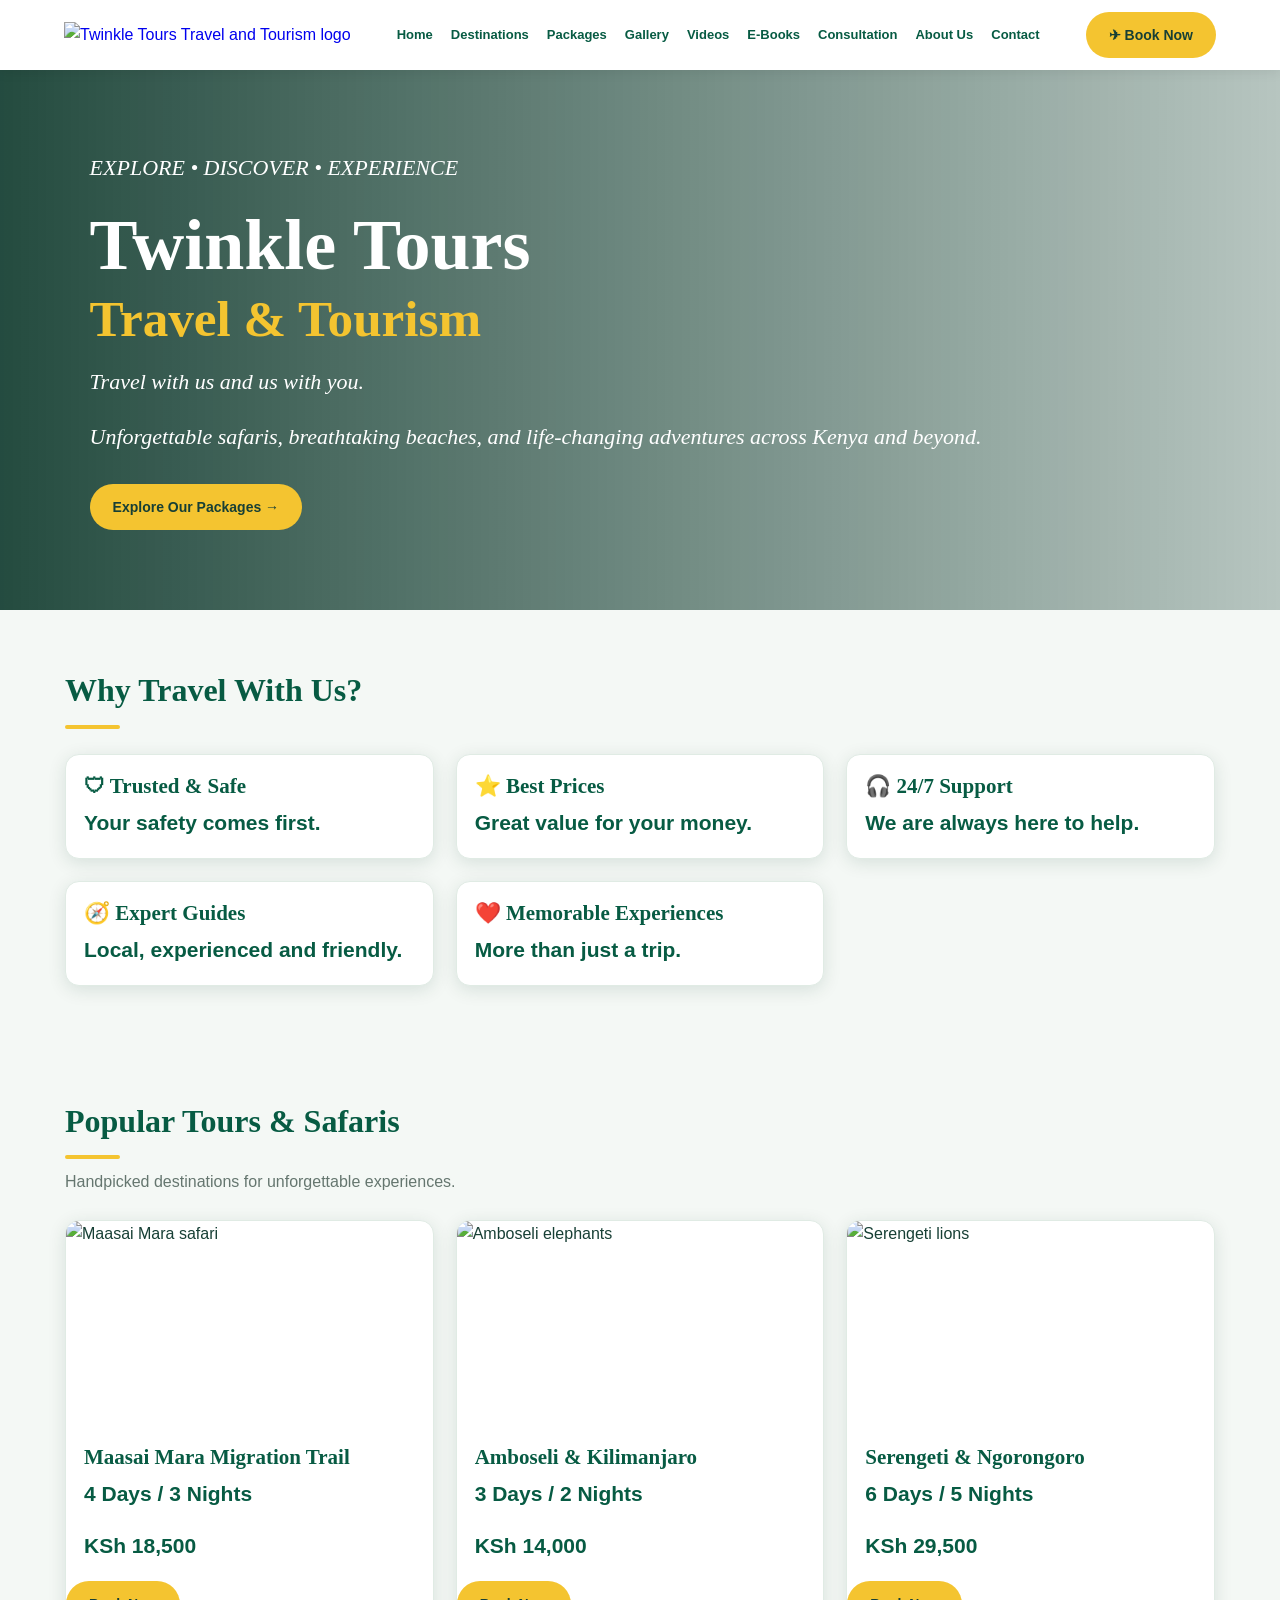
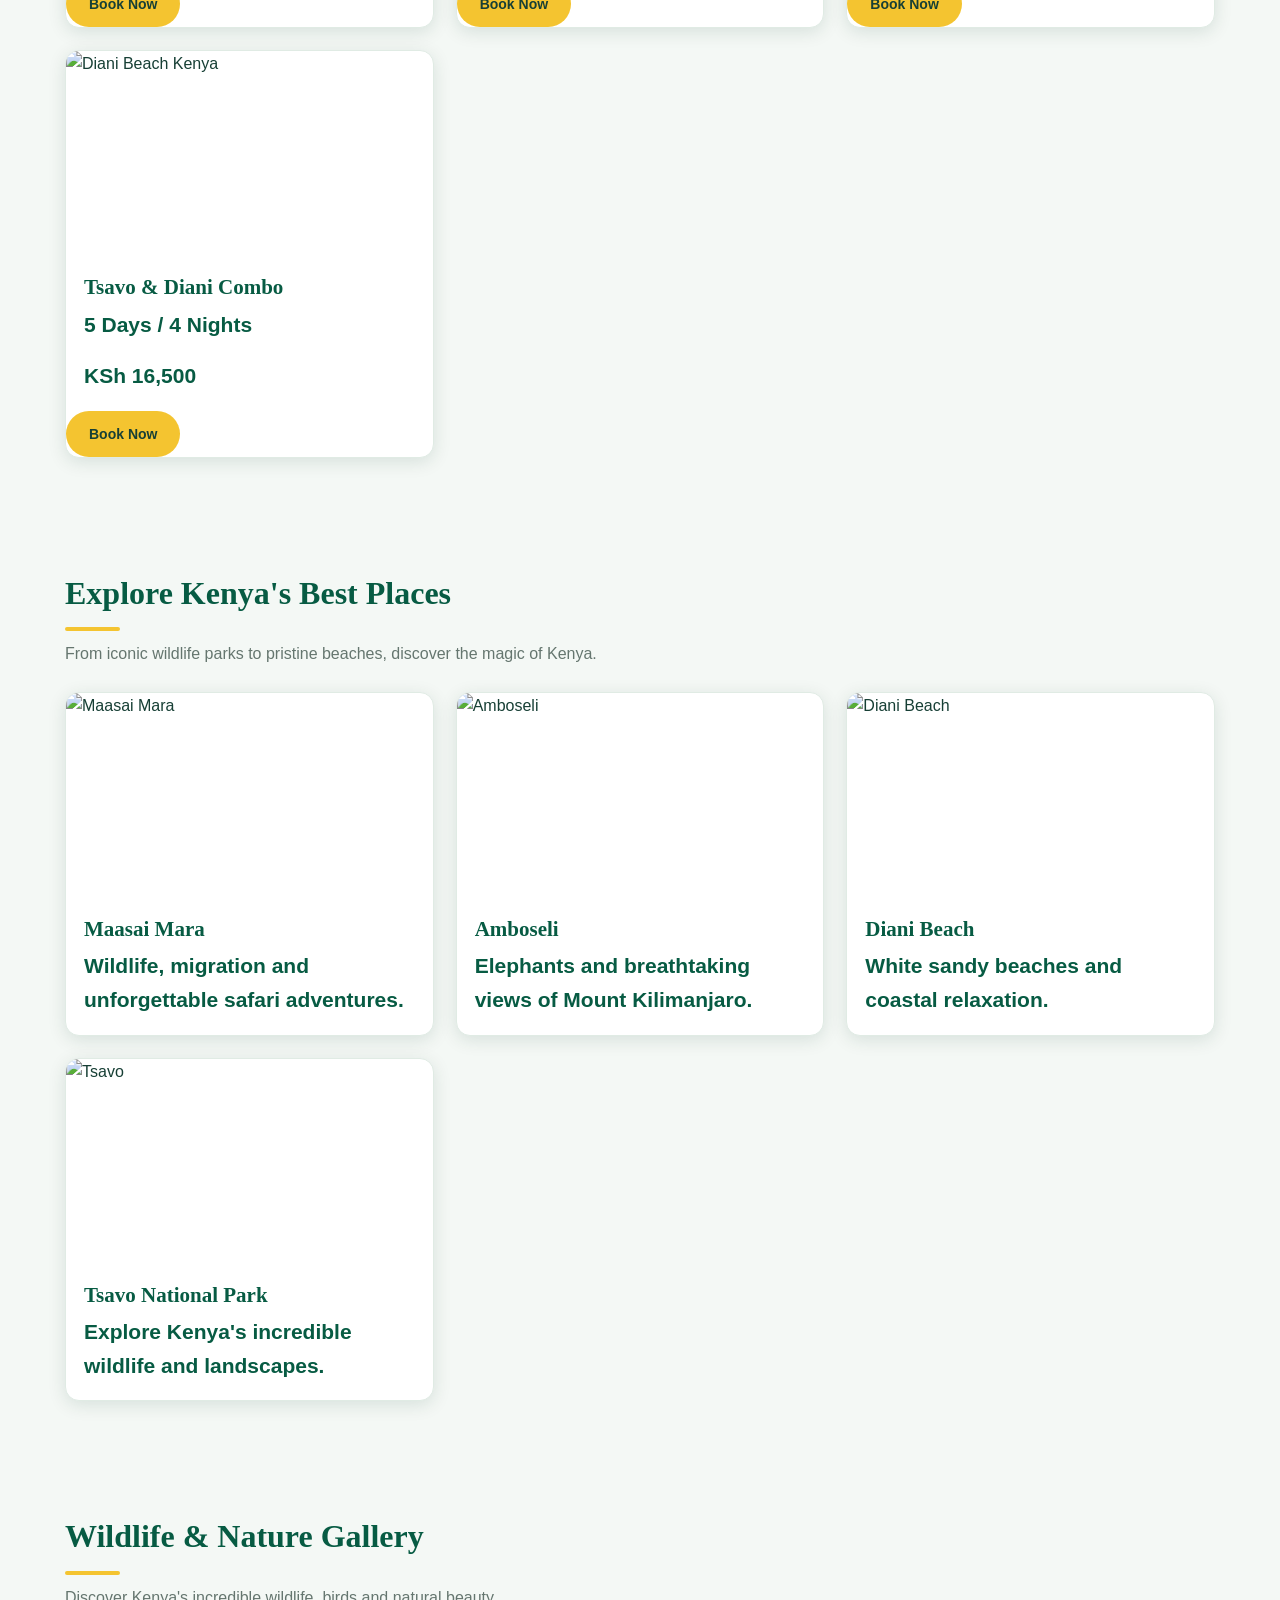
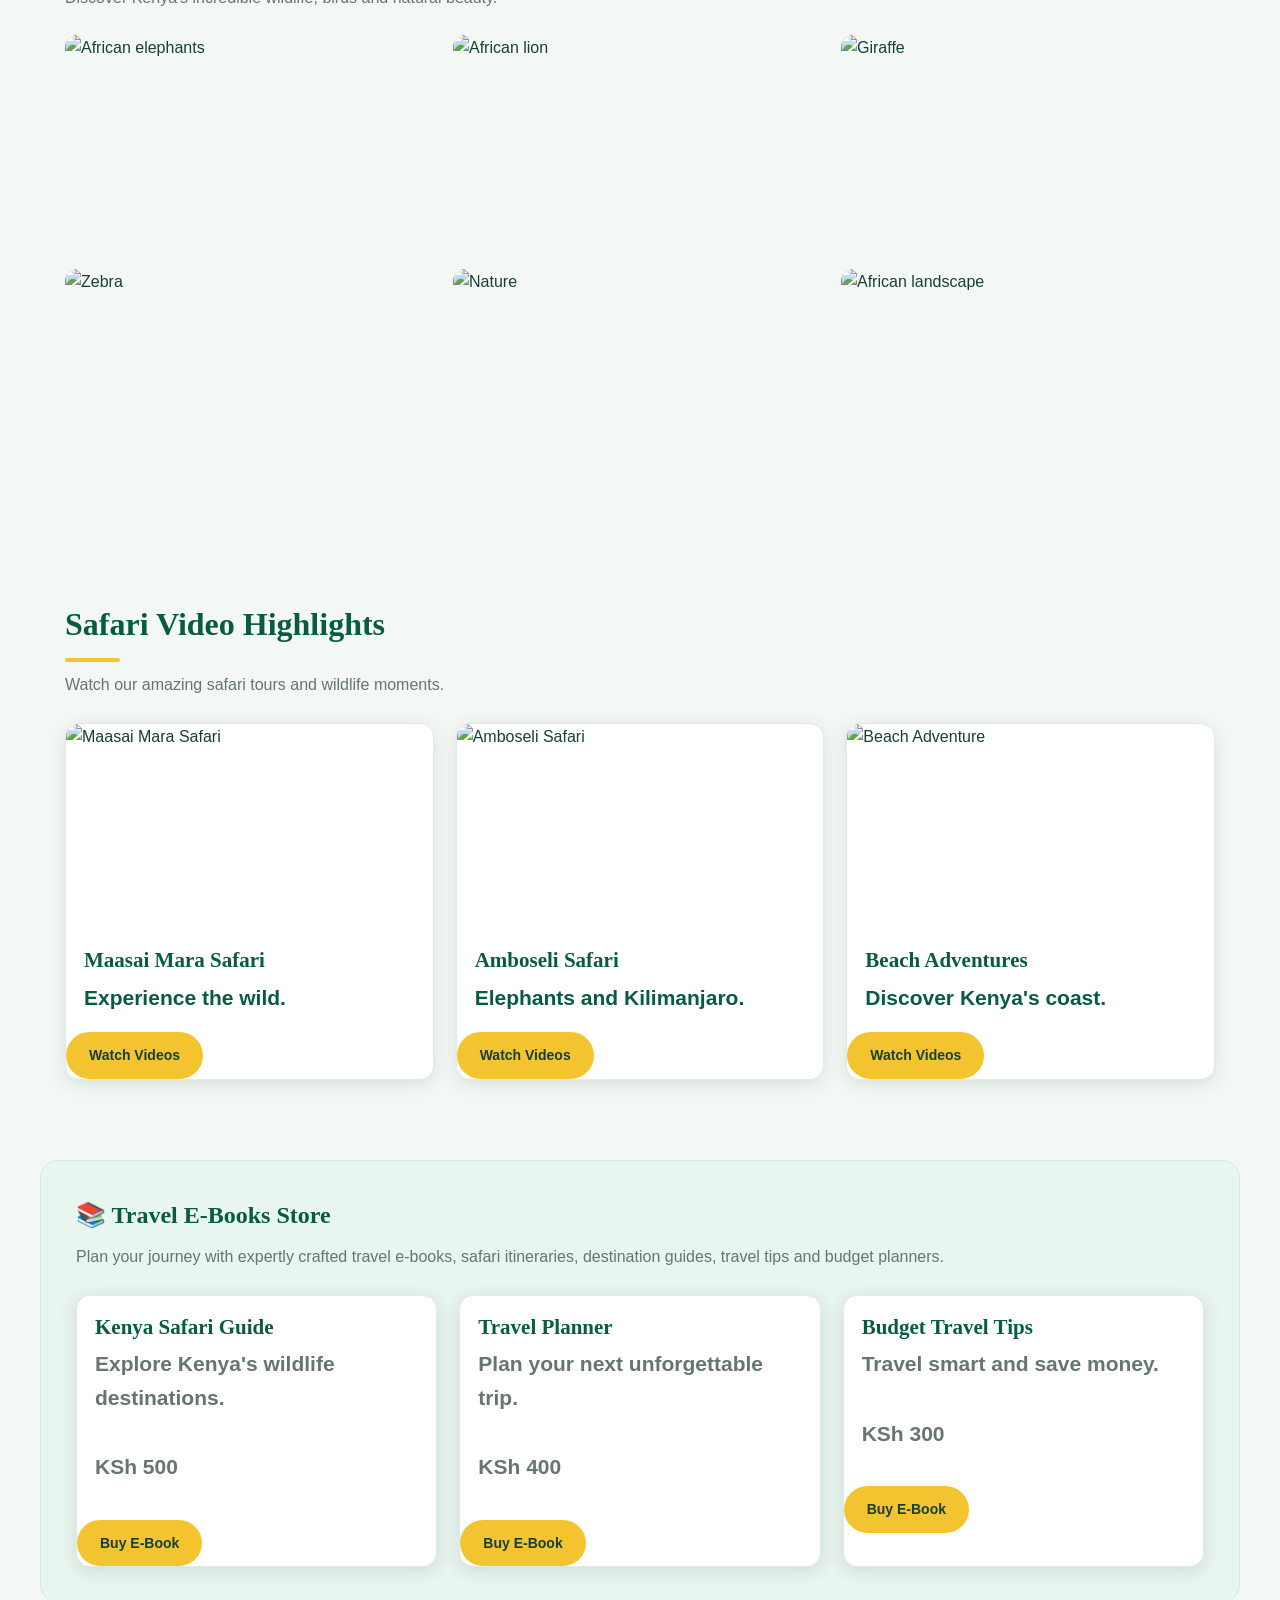
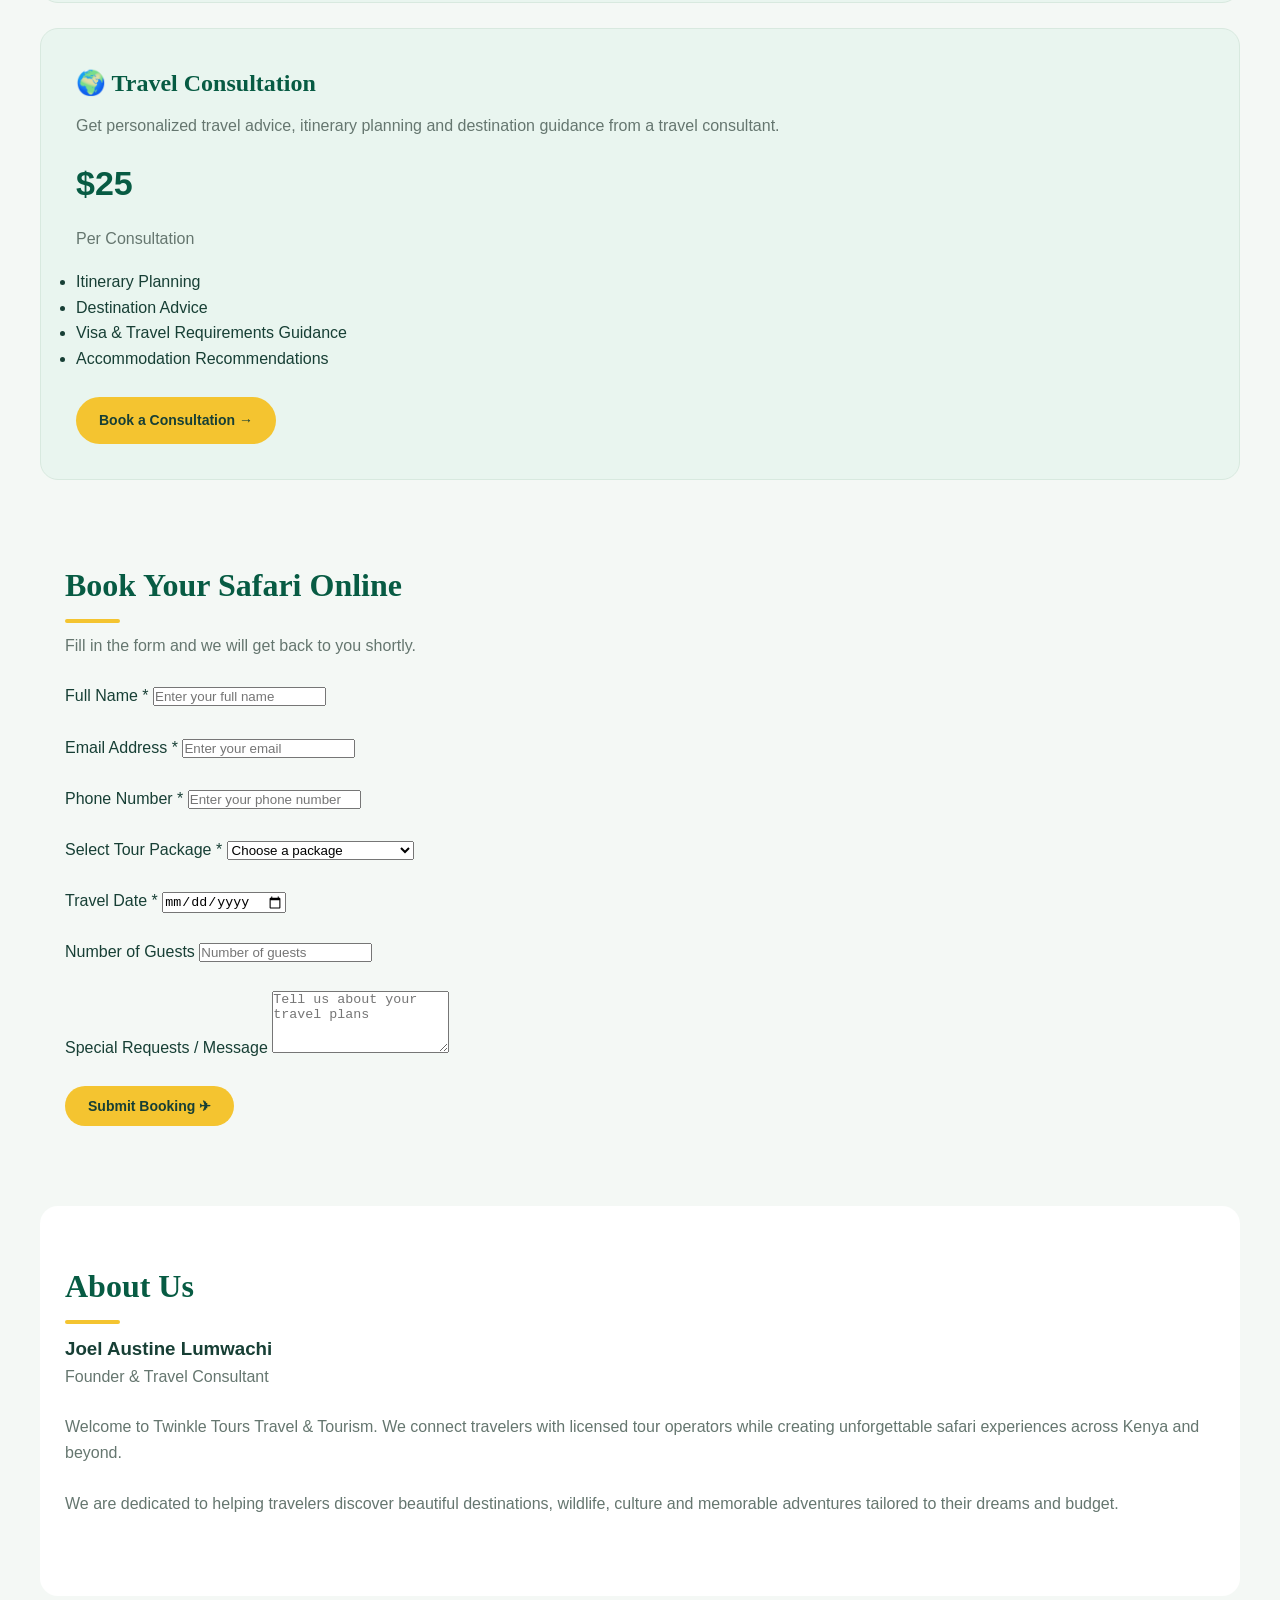
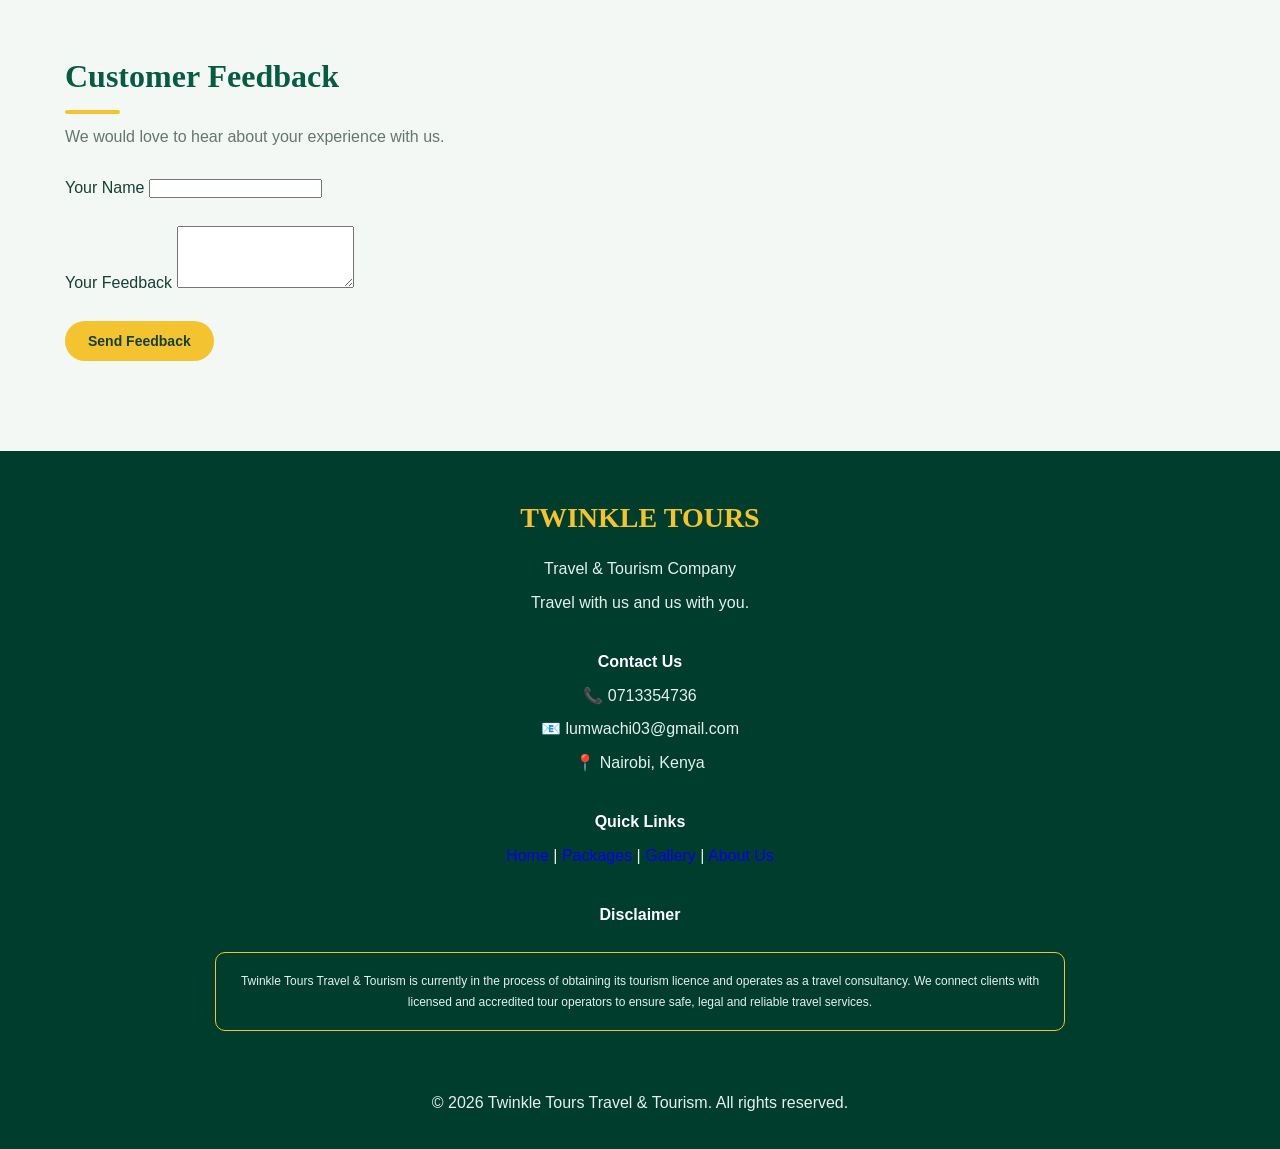
==== commit c9f68a19: "Update Index.html" ====
--- a/Index.html
+++ b/Index.html
@@ -18,7 +18,9 @@
 
 <header class="navbar">
 
-    <h2>Twinkle Tours</h2>
+    <a href="Index.html" class="brand">
+    <img src="twinkle-logo.png" alt="Twinkle Tours Travel and Tourism logo">
+</a>
 
     <nav>
         <a href="#home">Home</a>
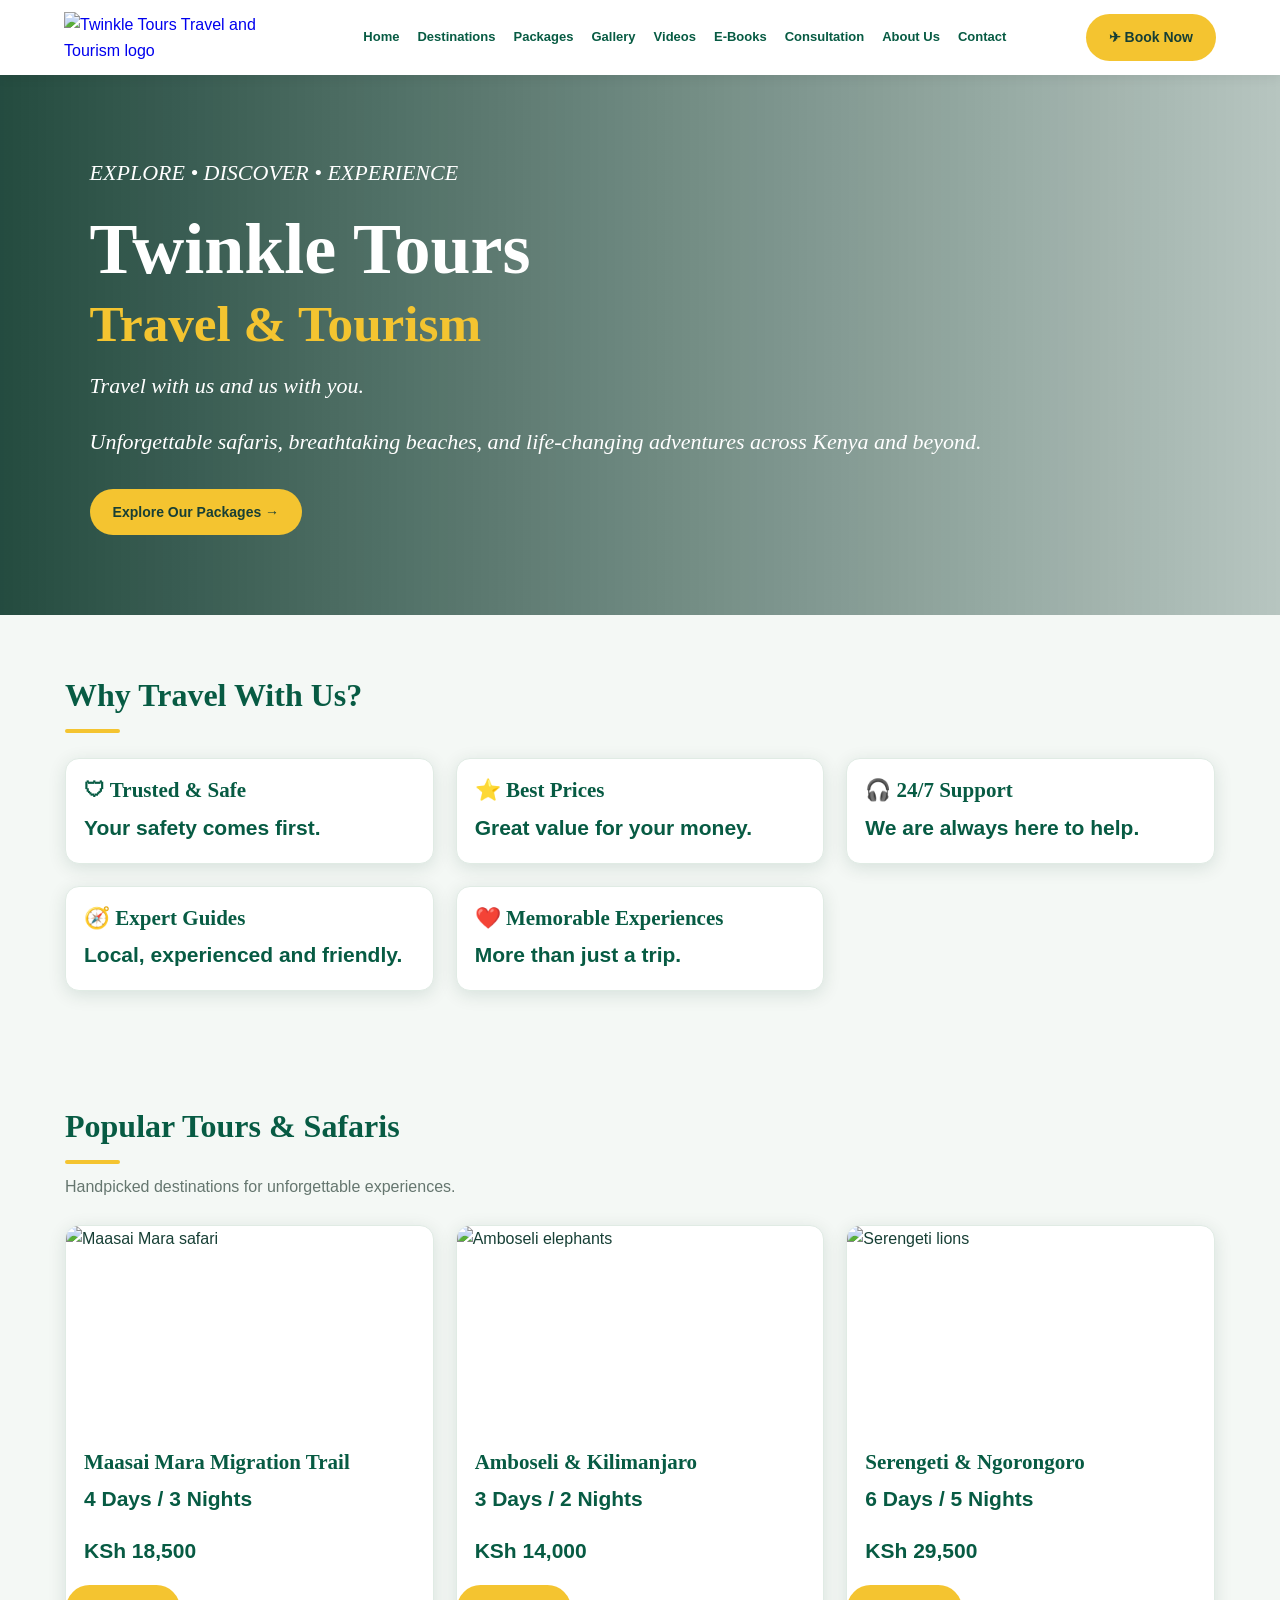
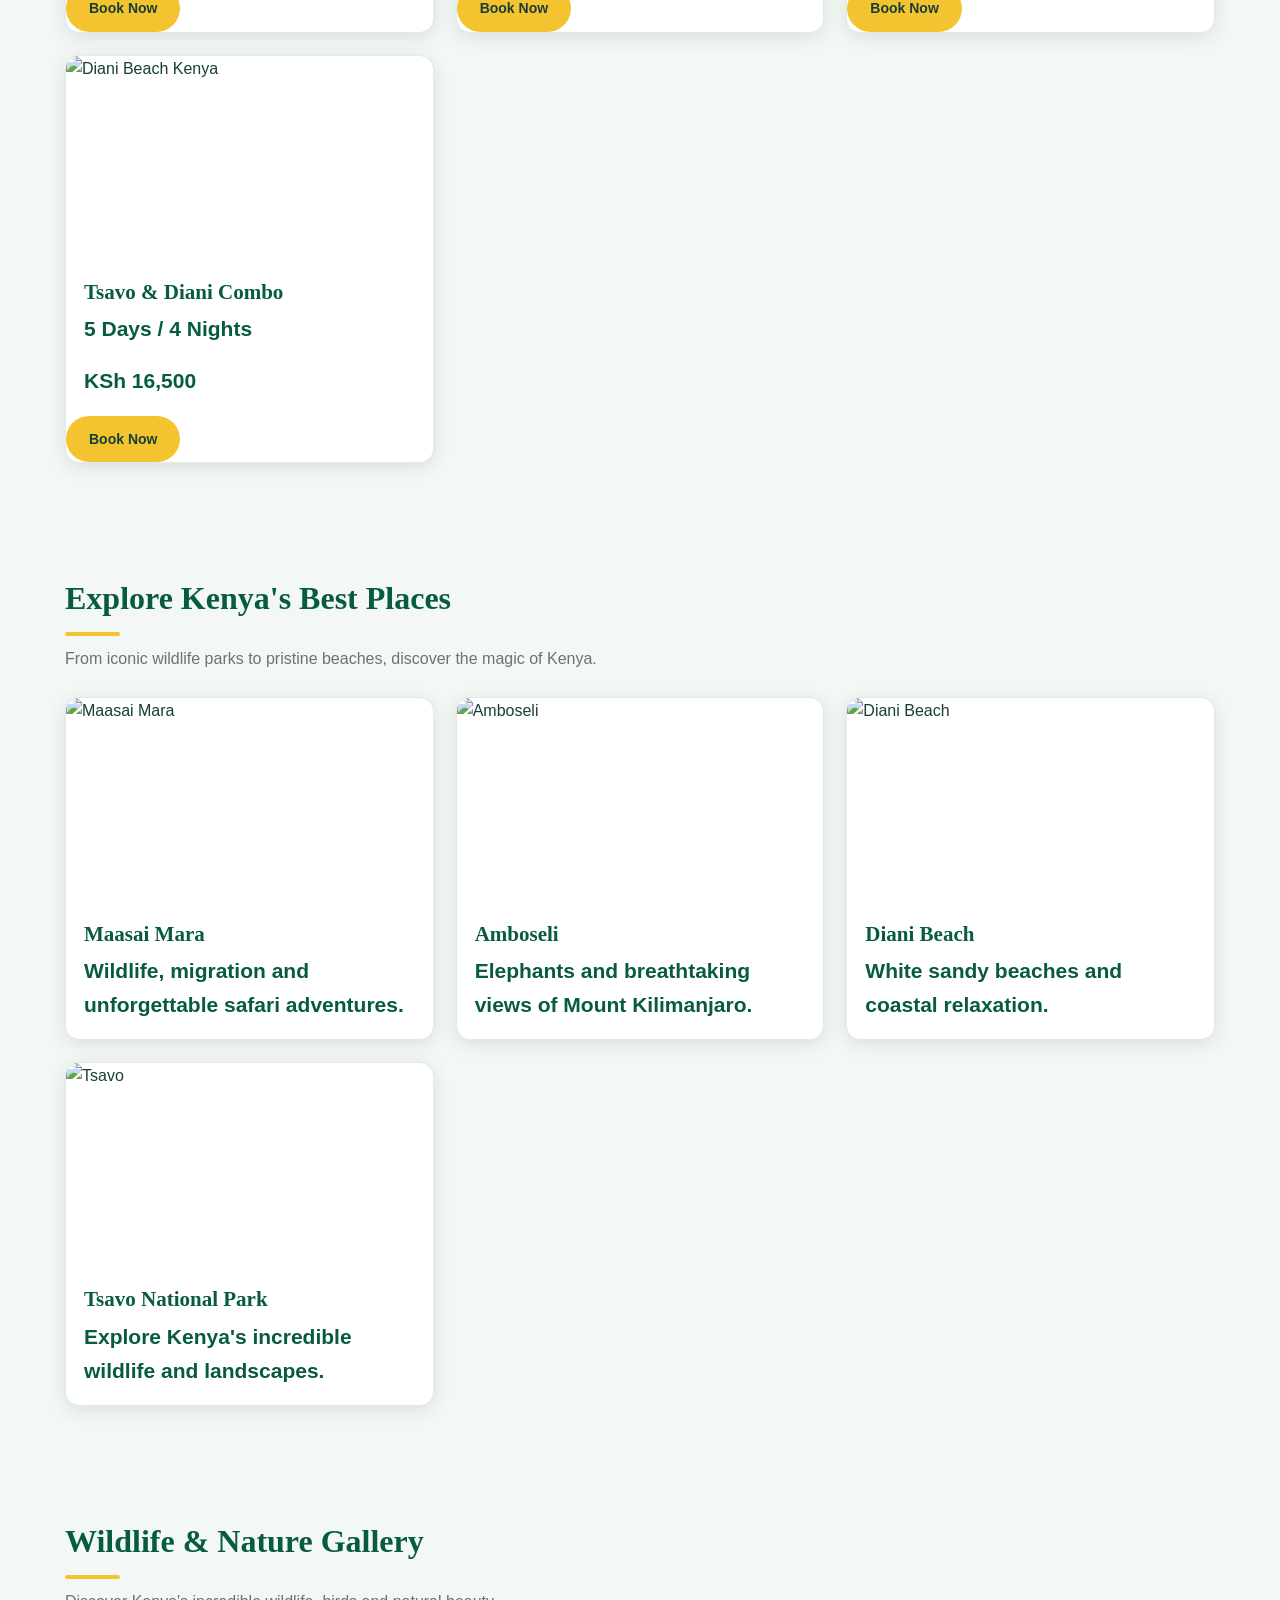
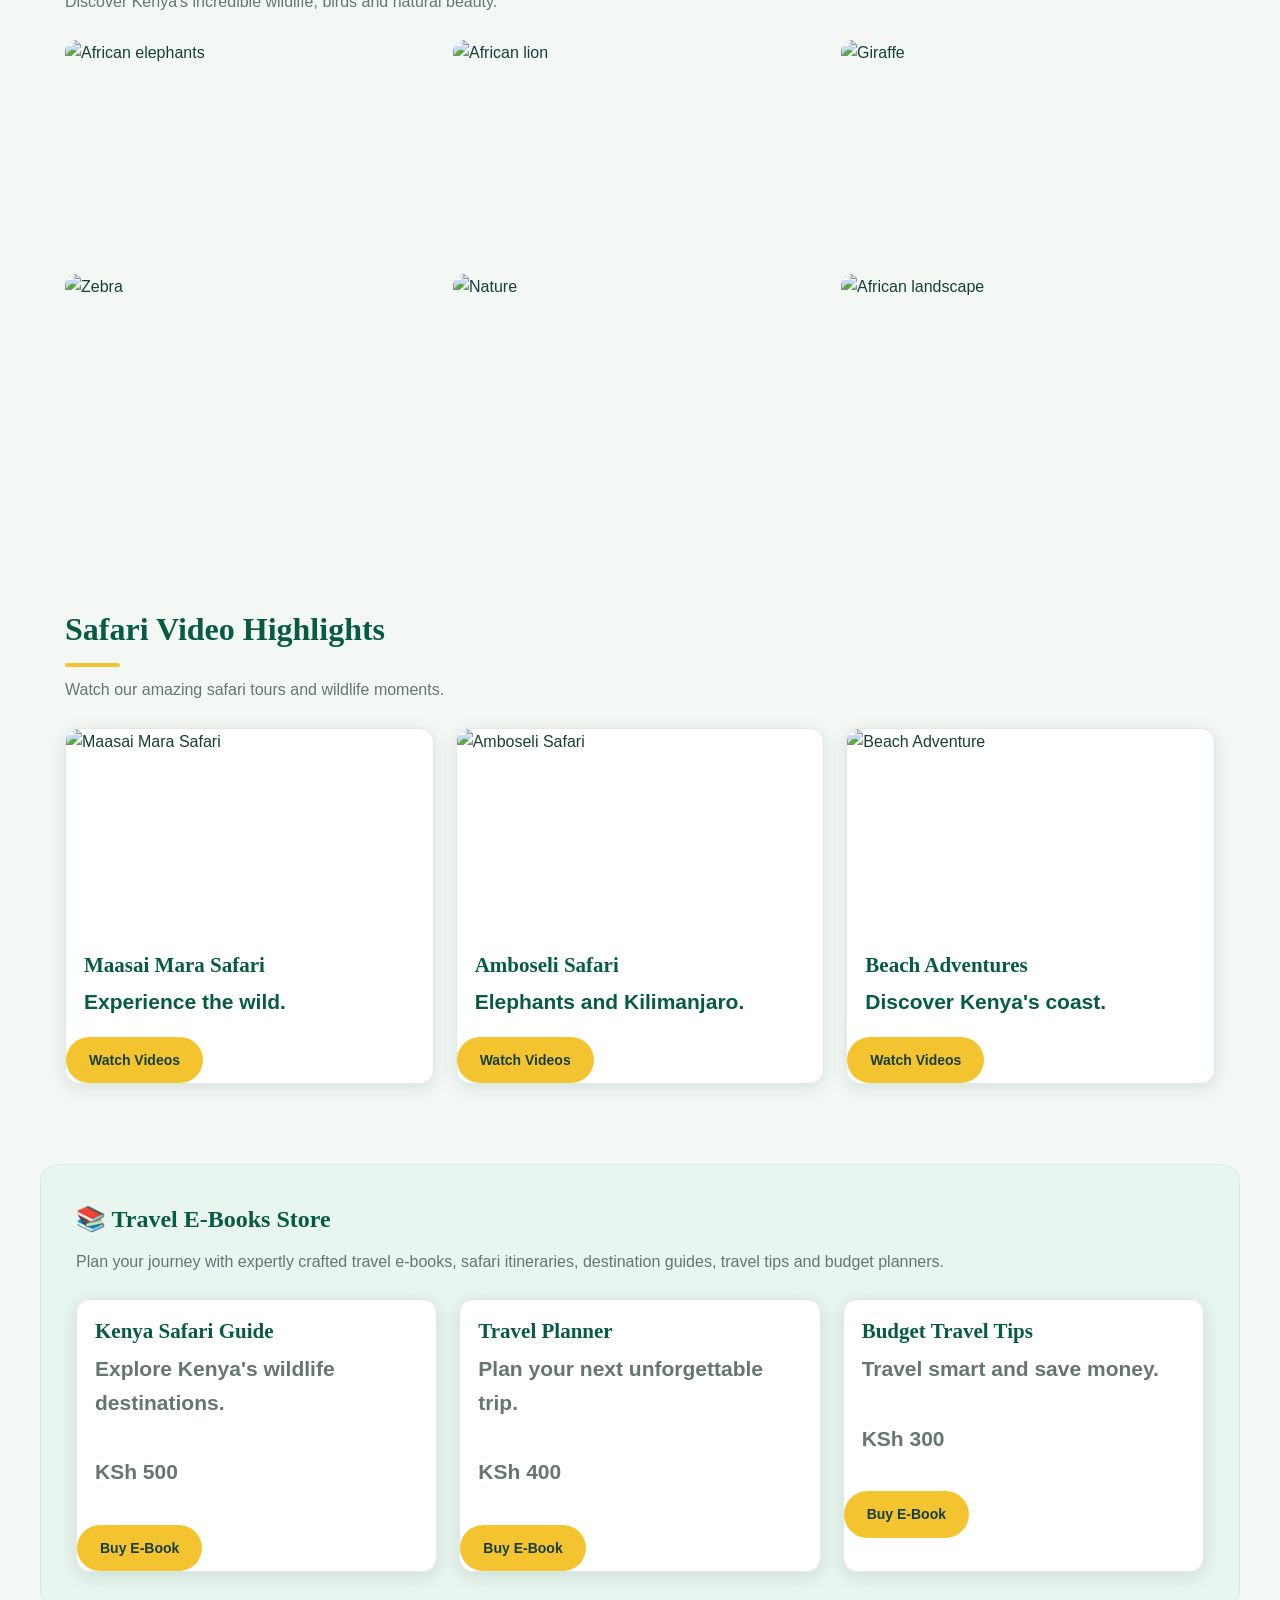
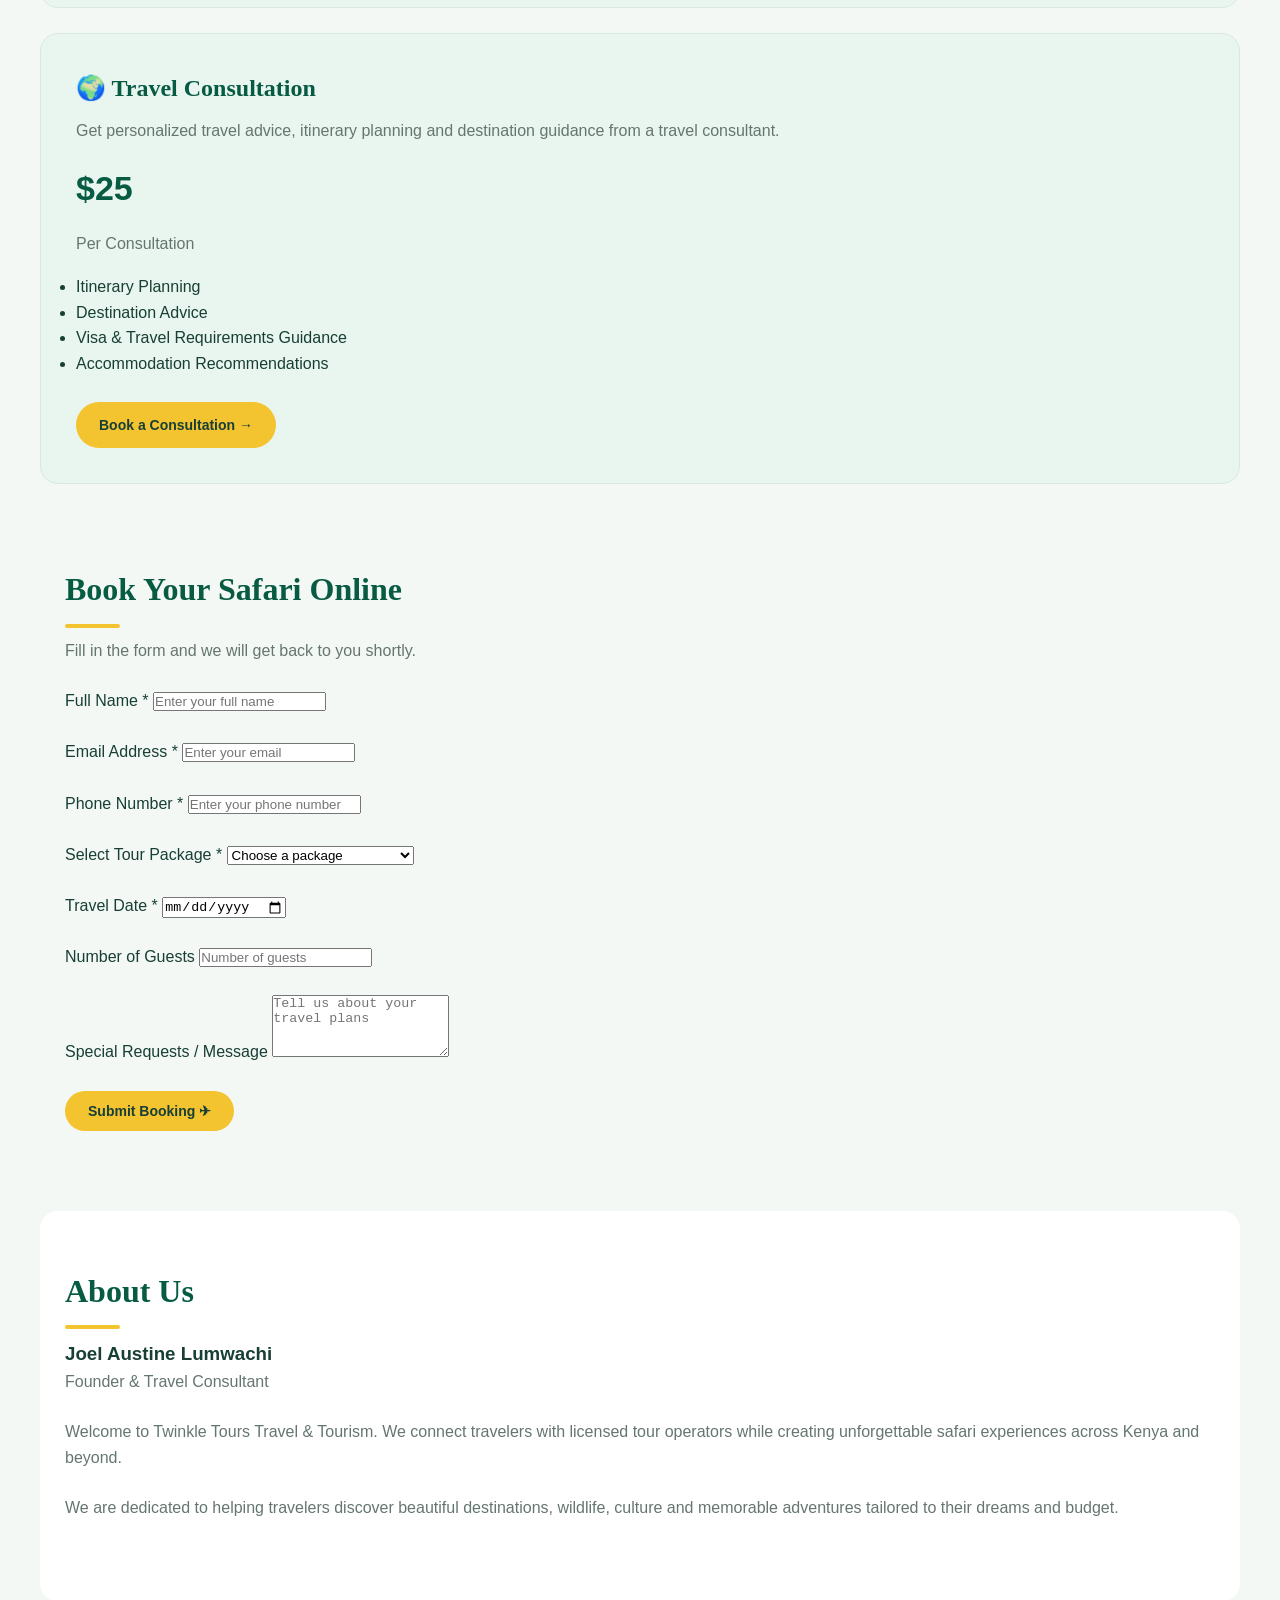
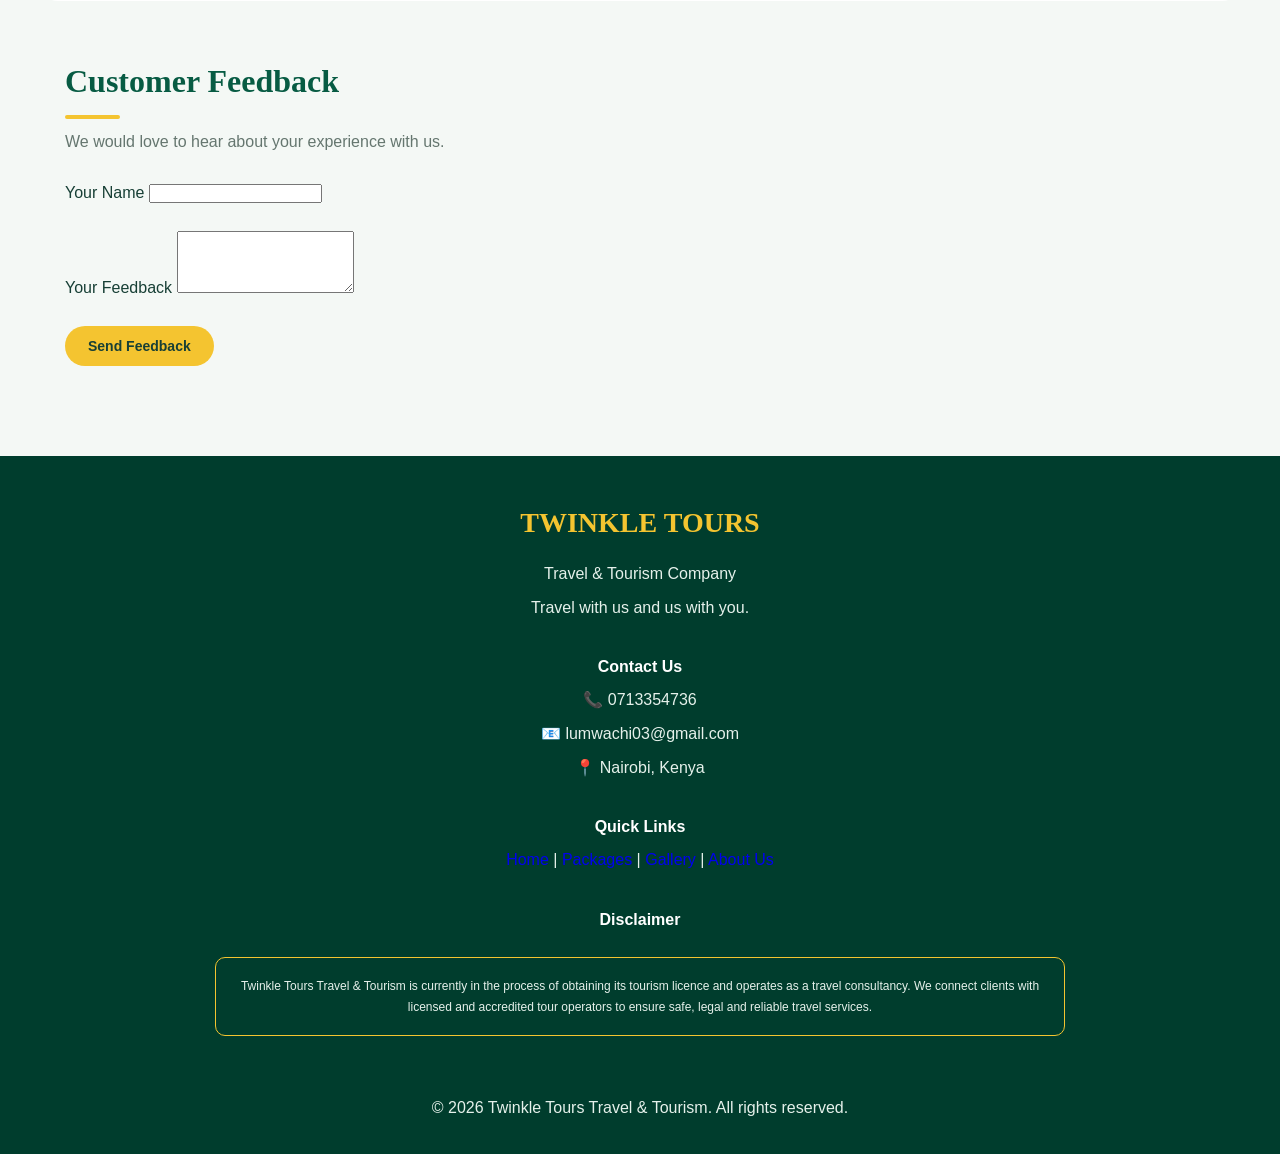
==== commit 9c7d536d: "Update Index.html" ====
--- a/Index.html
+++ b/Index.html
@@ -19,7 +19,7 @@
 <header class="navbar">
 
     <a href="Index.html" class="brand">
-    <img src="twinkle-logo.png" alt="Twinkle Tours Travel and Tourism logo">
+    <img src="twinkle-logo-1.png" alt="Twinkle Tours Travel and Tourism logo">
 </a>
 
     <nav>
--- a/Styles.css
+++ b/Styles.css
@@ -498,3 +498,24 @@
     outline: 3px solid var(--gold);
     outline-offset: 3px;
 }
+
+/* TWINKLE TOURS LOGO */
+
+.brand {
+    display: flex;
+    align-items: center;
+    text-decoration: none;
+}
+
+.brand img {
+    width: 220px;
+    height: auto;
+    display: block;
+    object-fit: contain;
+}
+
+@media (max-width: 768px) {
+    .brand img {
+        width: 170px;
+    }
+}
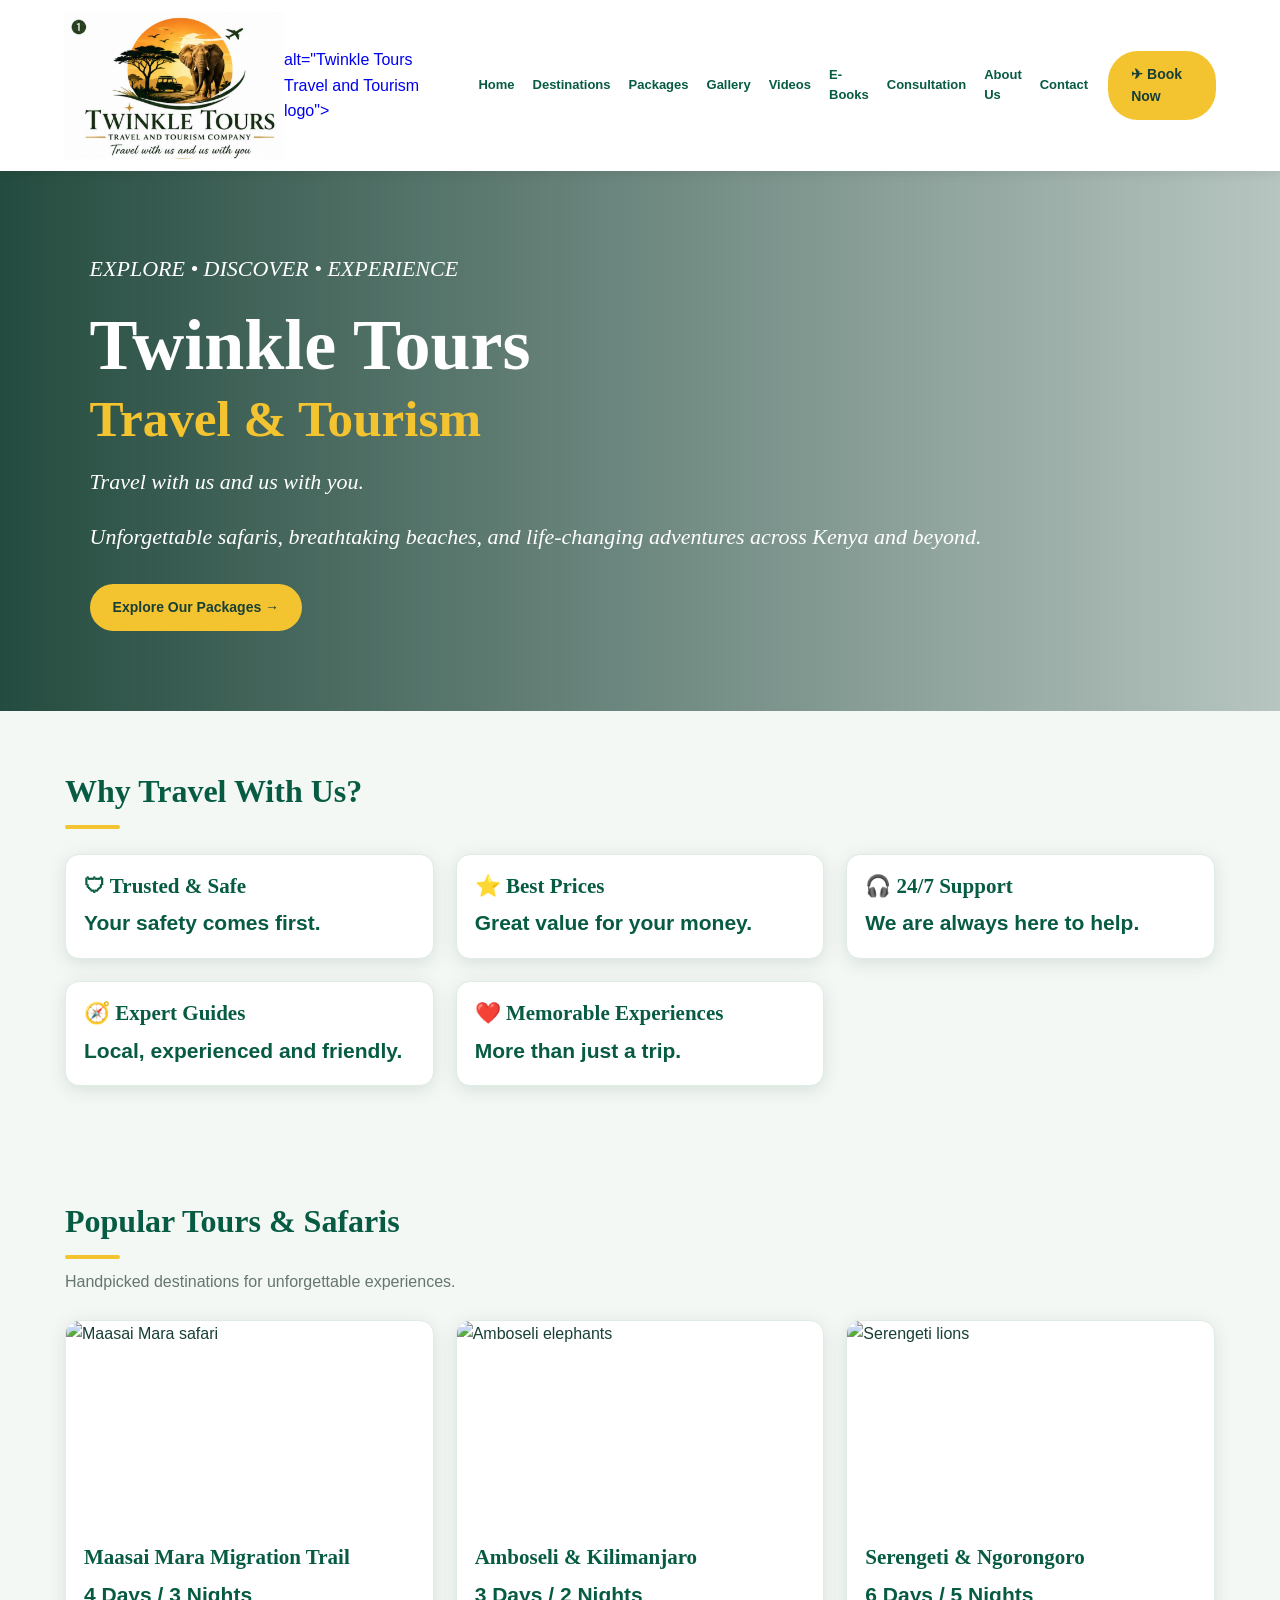
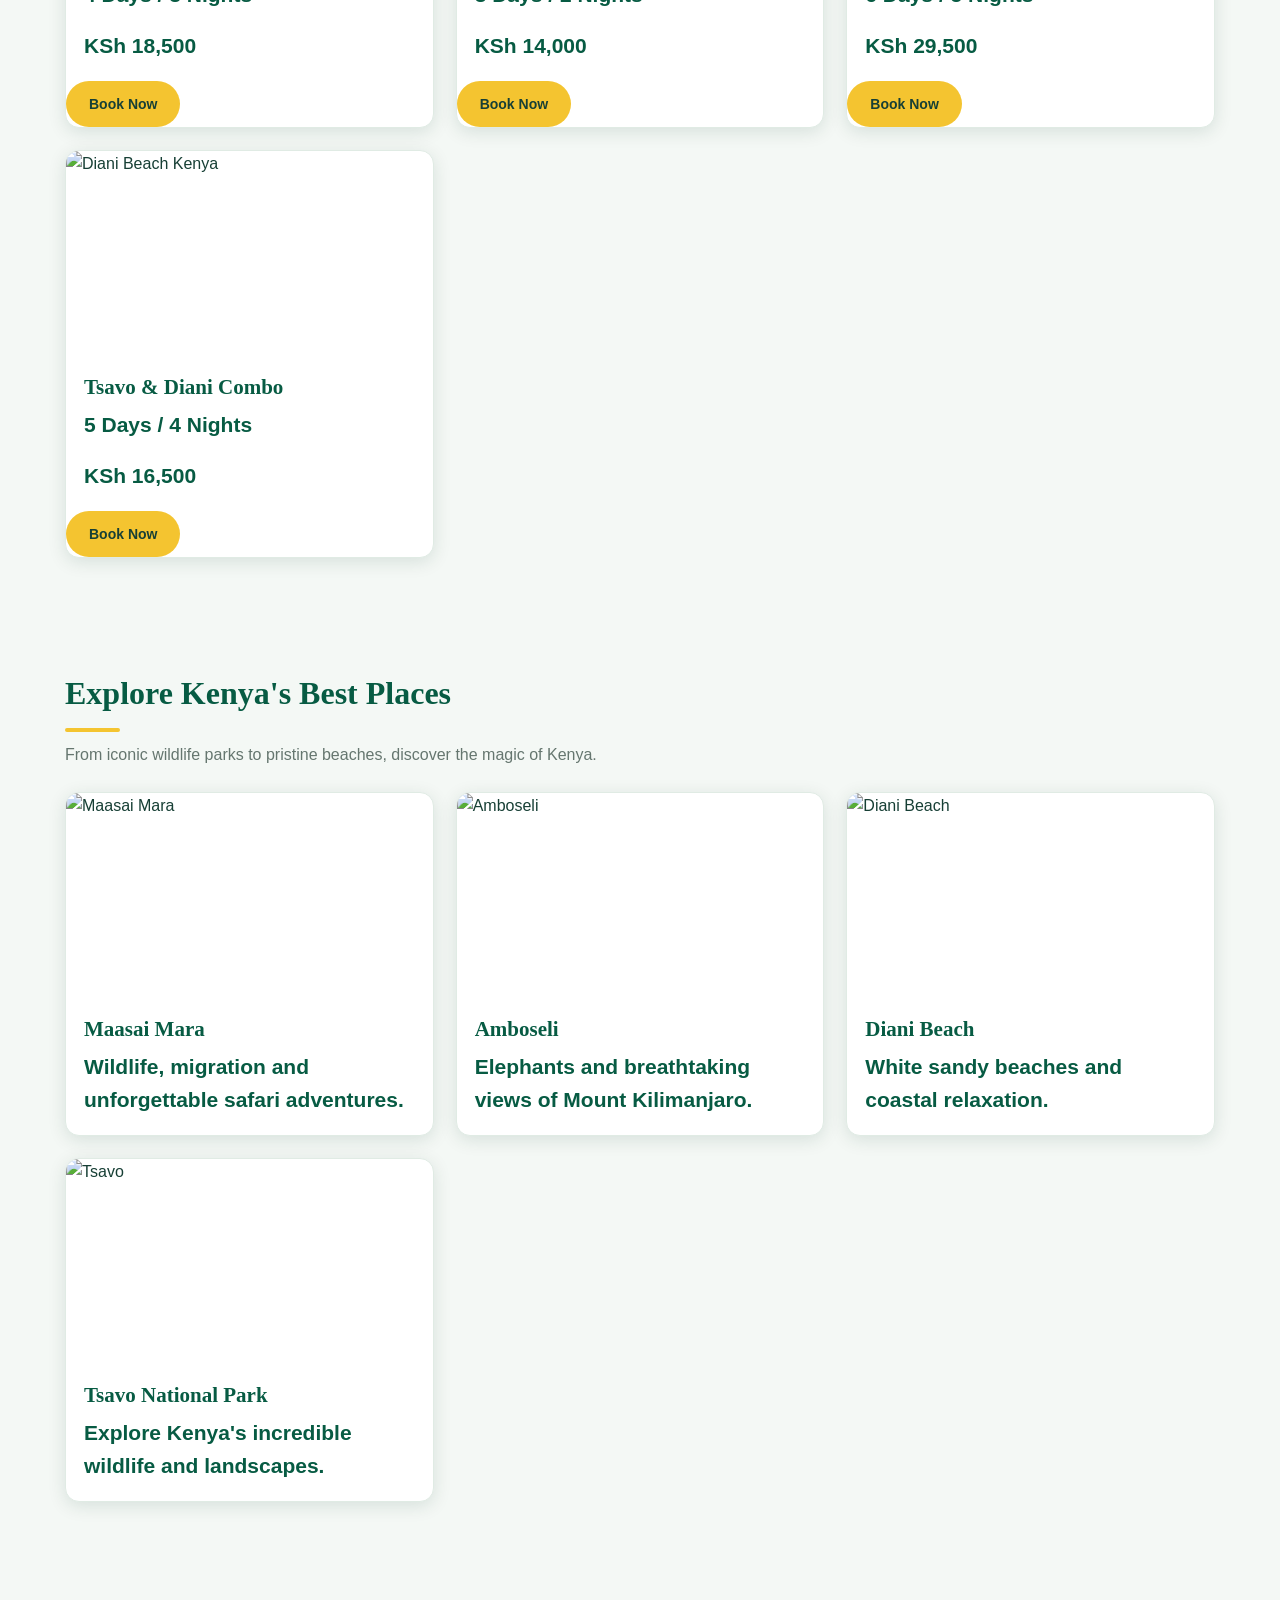
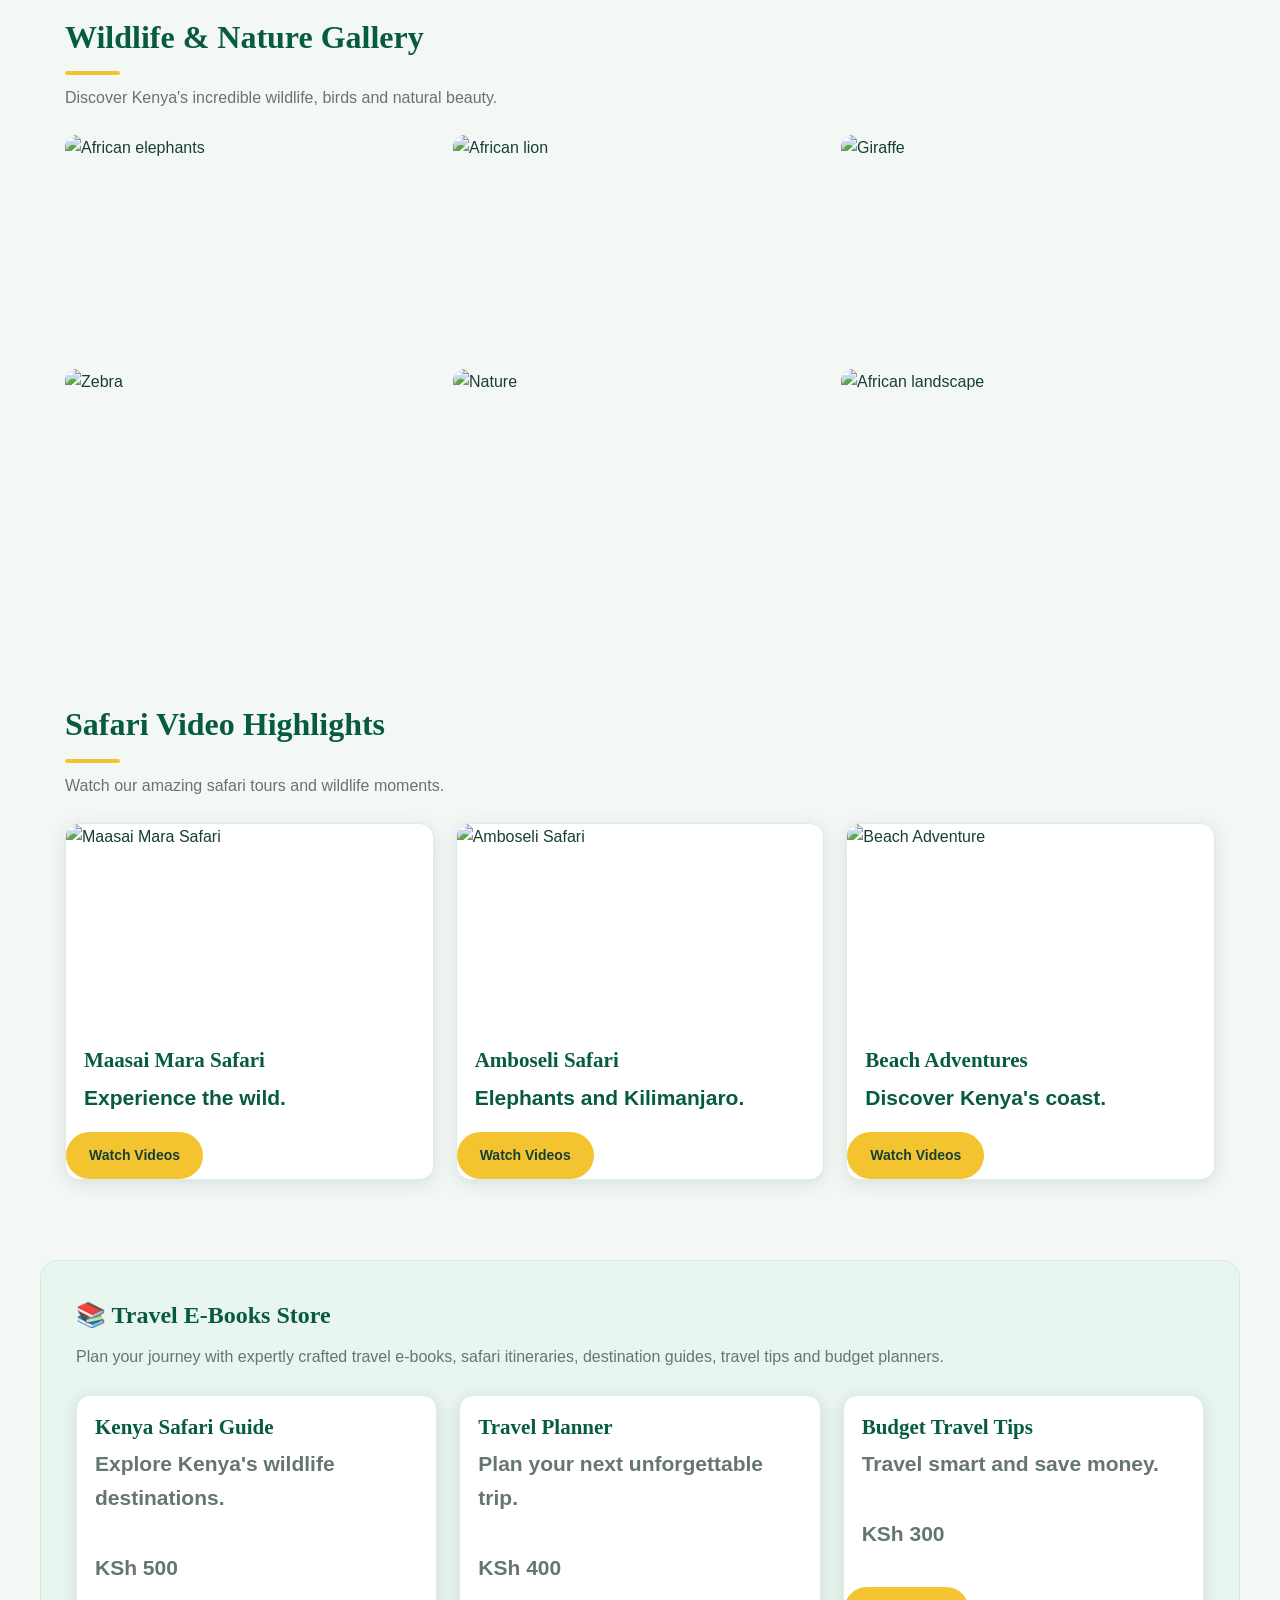
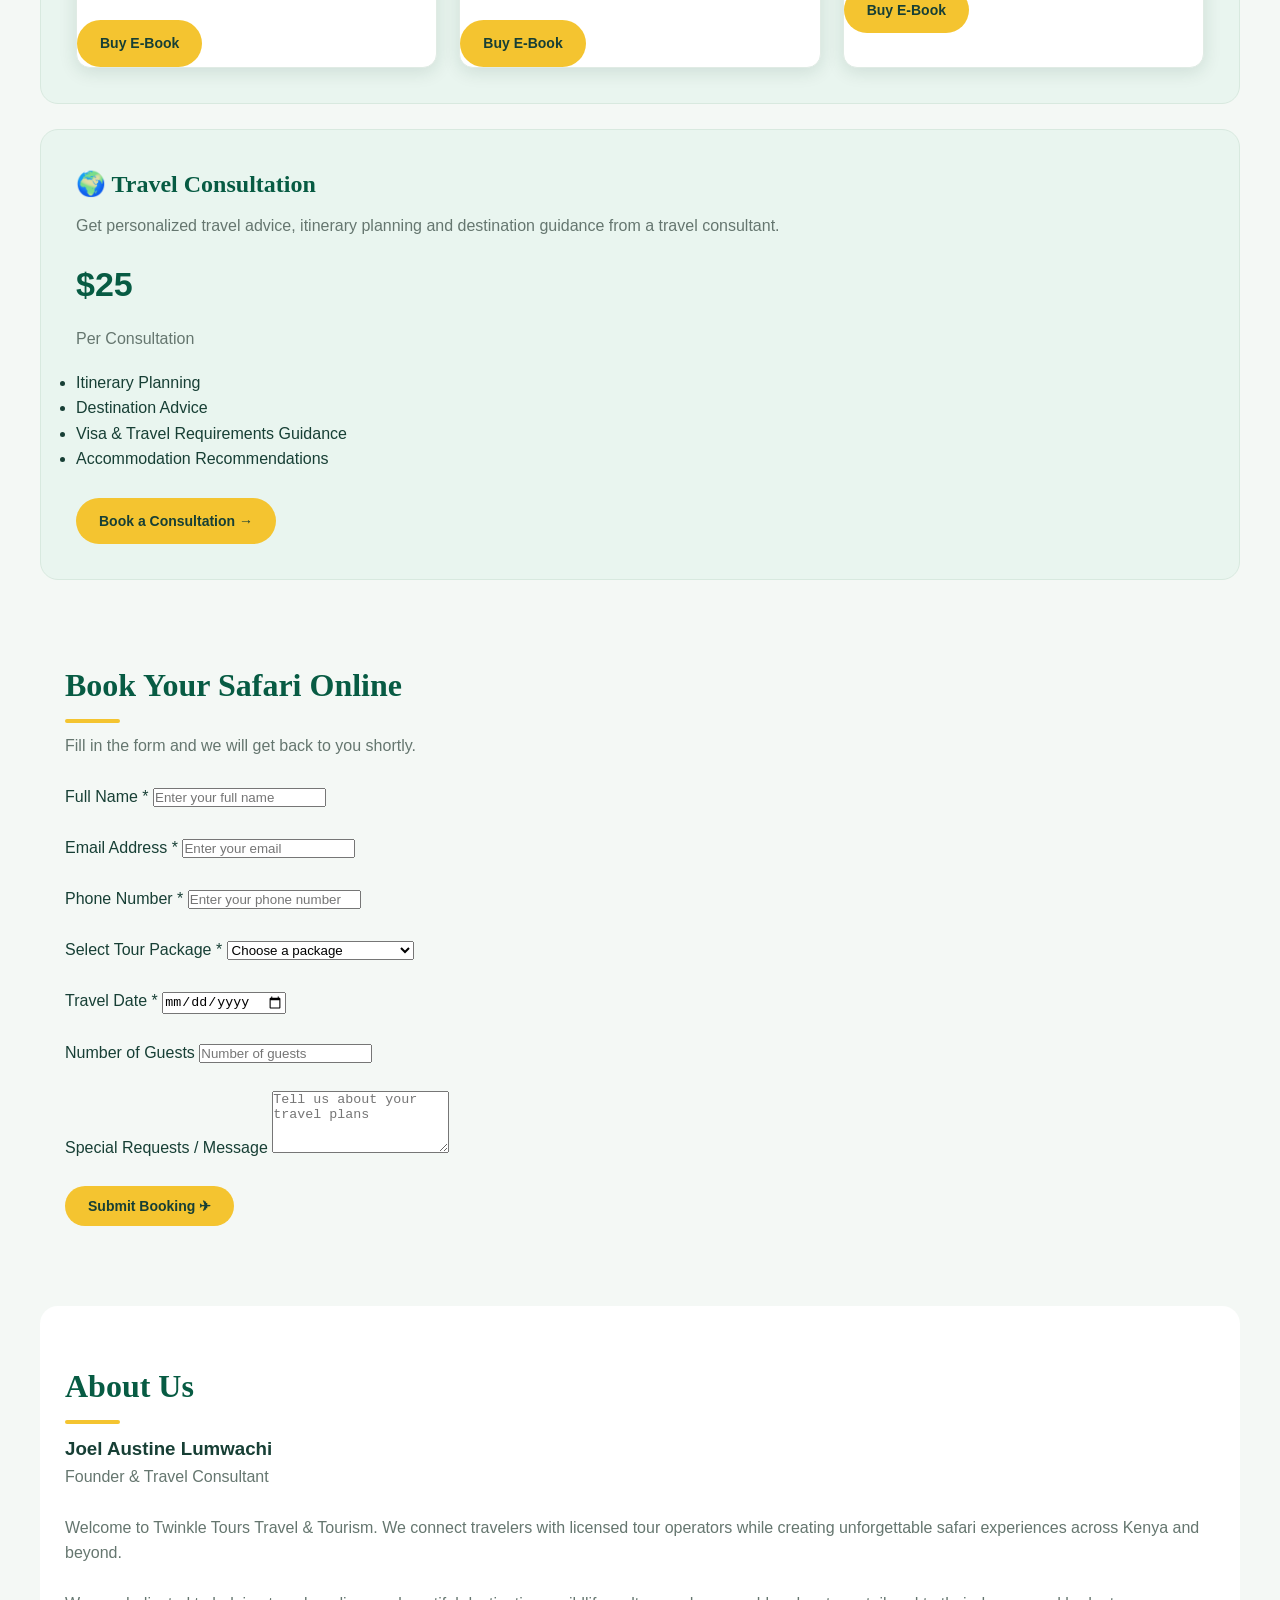
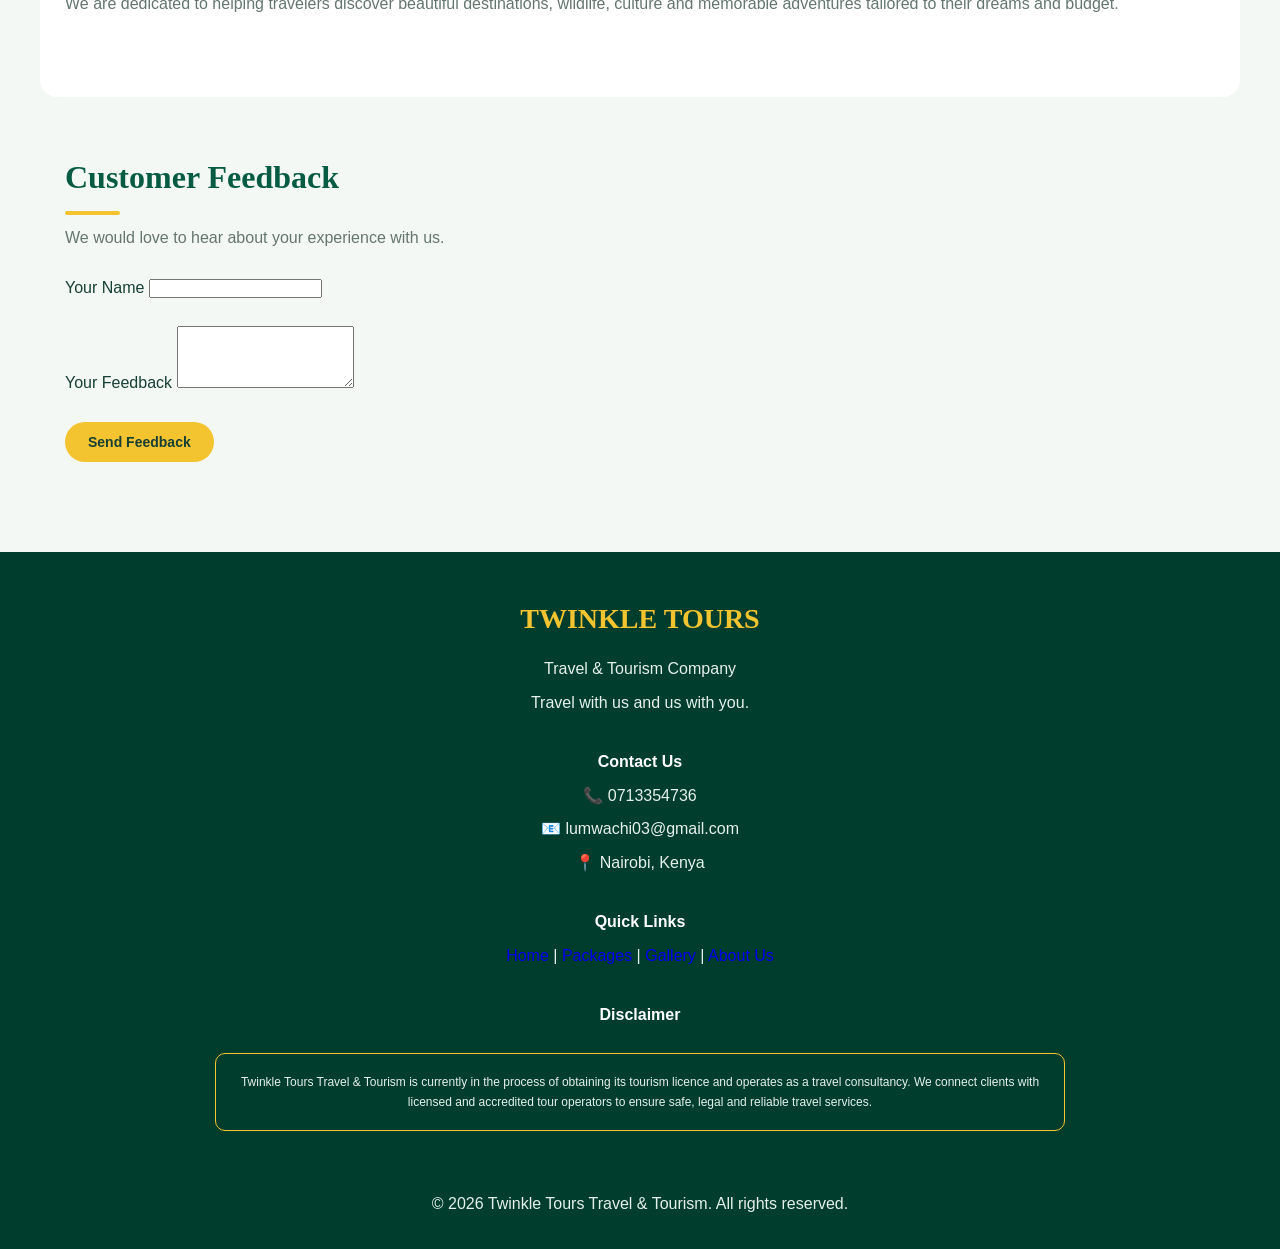
==== commit dabf0909: "Update Index.html" ====
--- a/Index.html
+++ b/Index.html
@@ -19,7 +19,7 @@
 <header class="navbar">
 
     <a href="Index.html" class="brand">
-    <img src="twinkle-logo-1.png" alt="Twinkle Tours Travel and Tourism logo">
+    <img src="twinkle_logo_1.png"> alt="Twinkle Tours Travel and Tourism logo">
 </a>
 
     <nav>
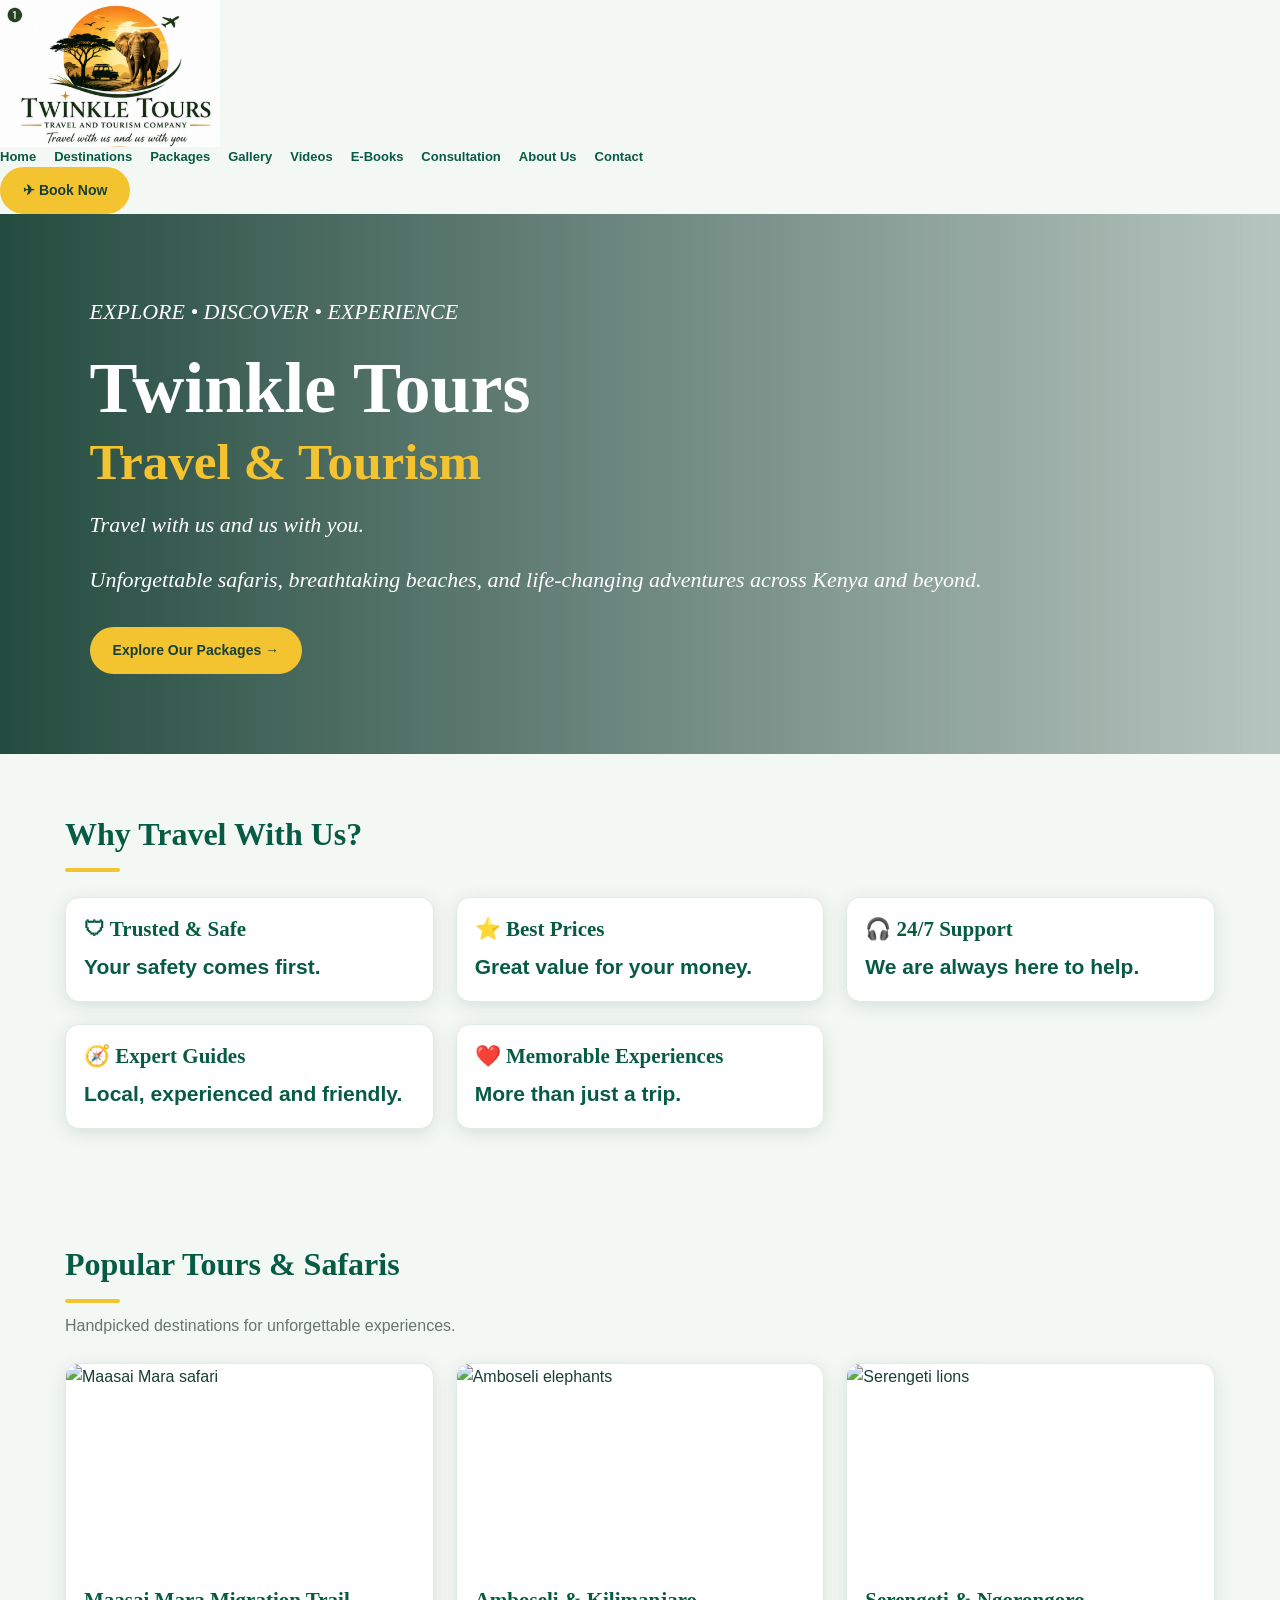
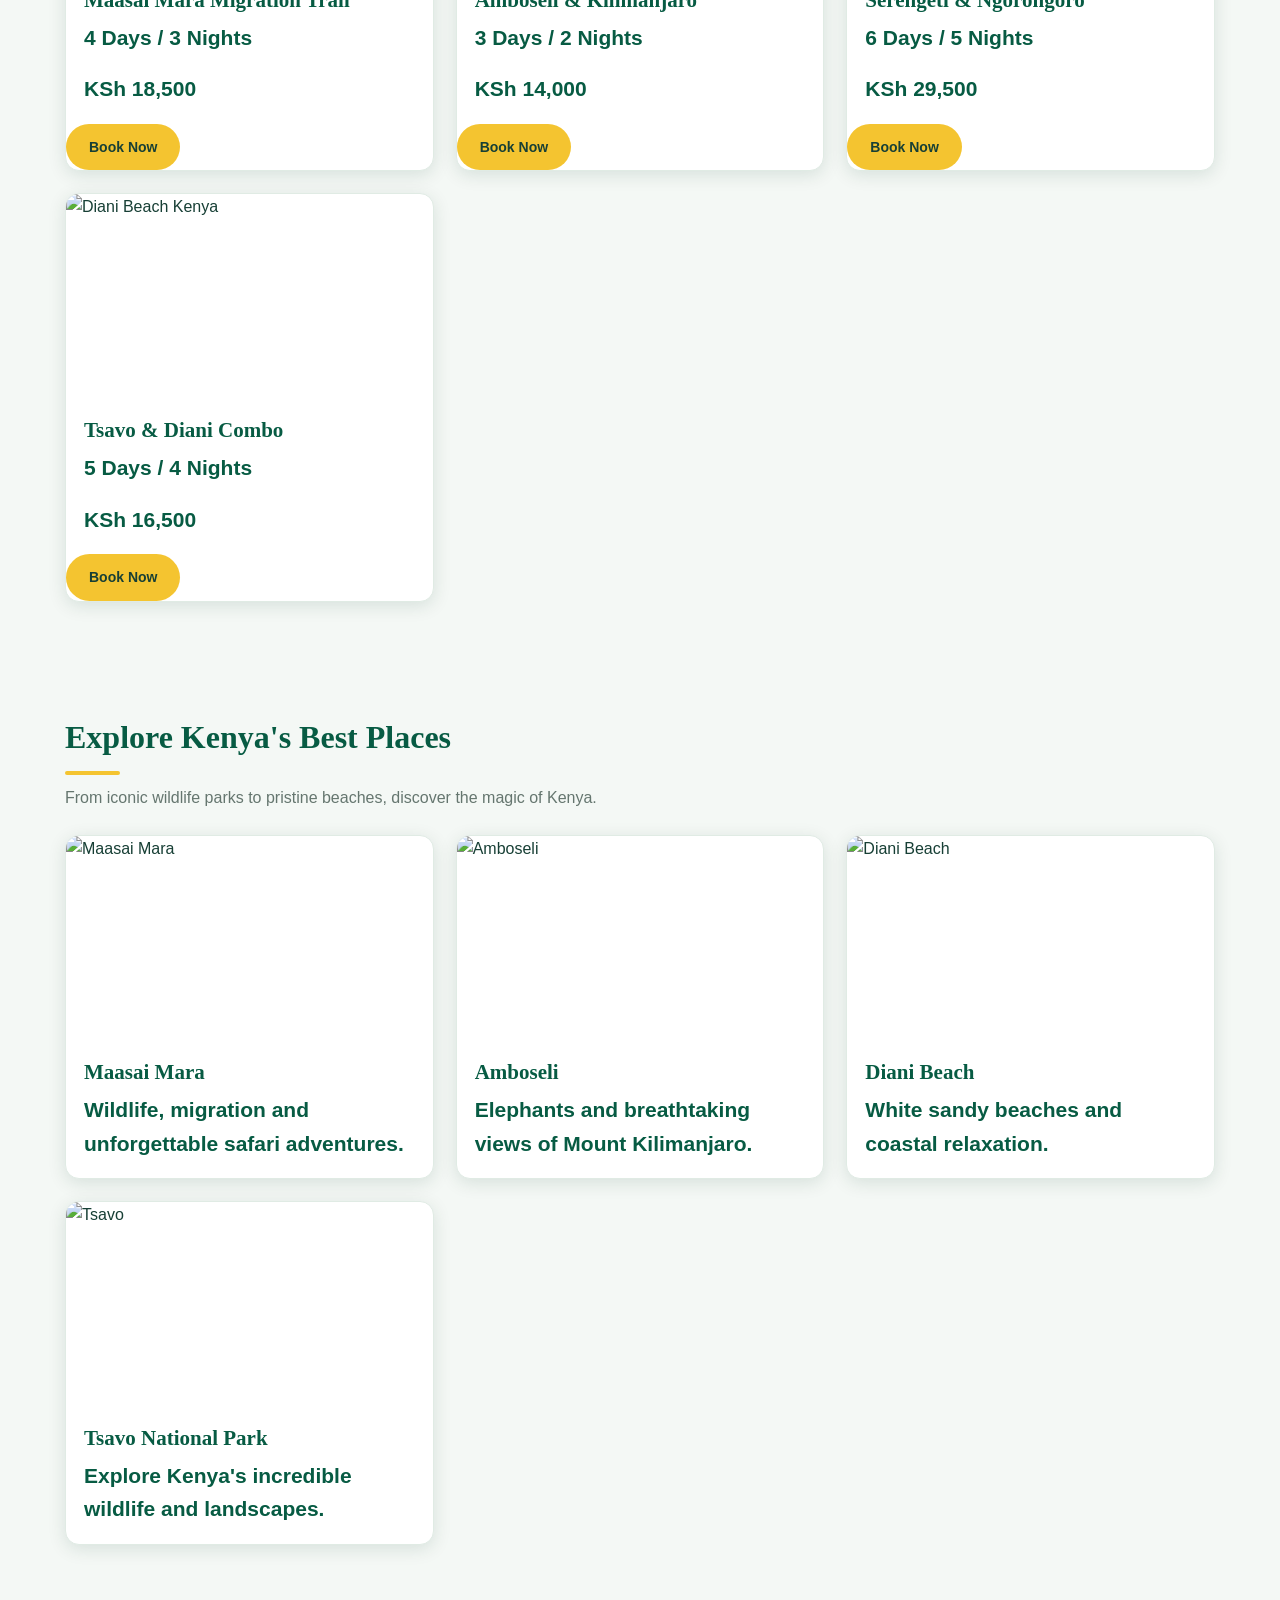
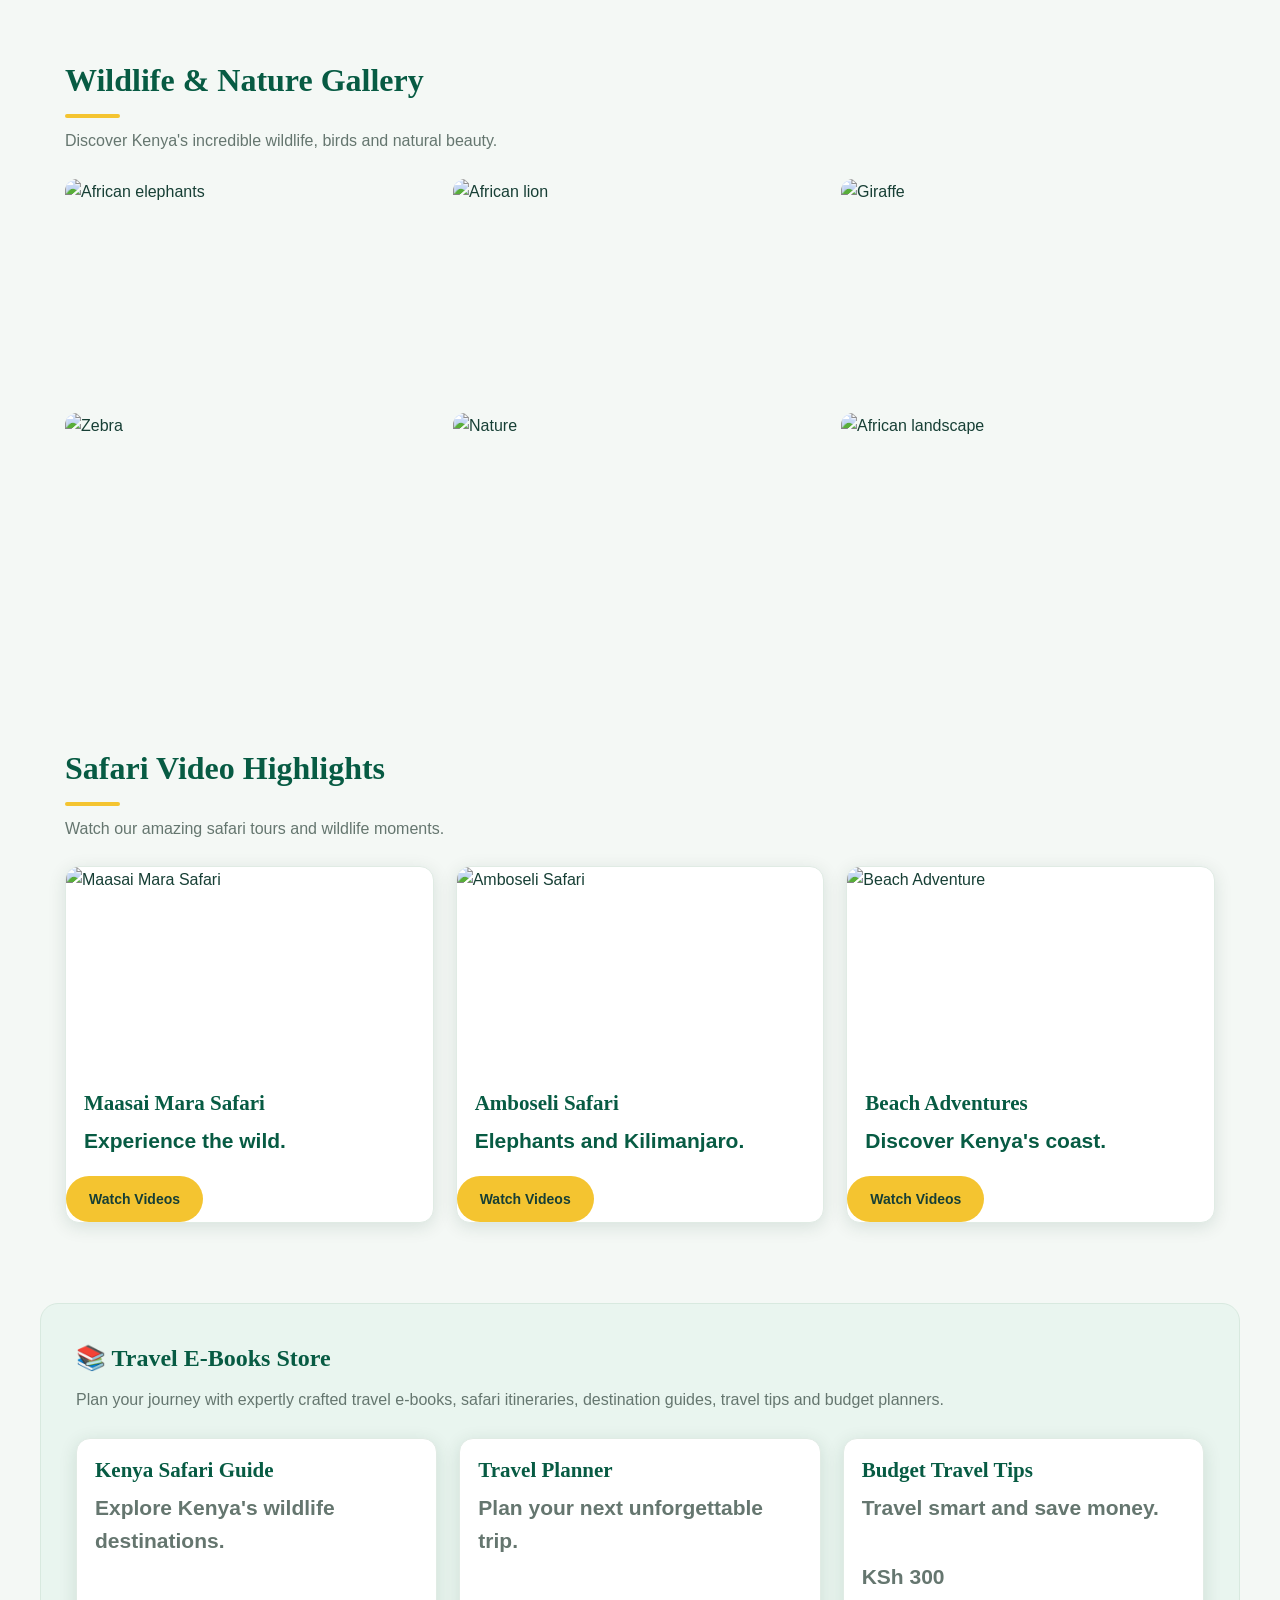
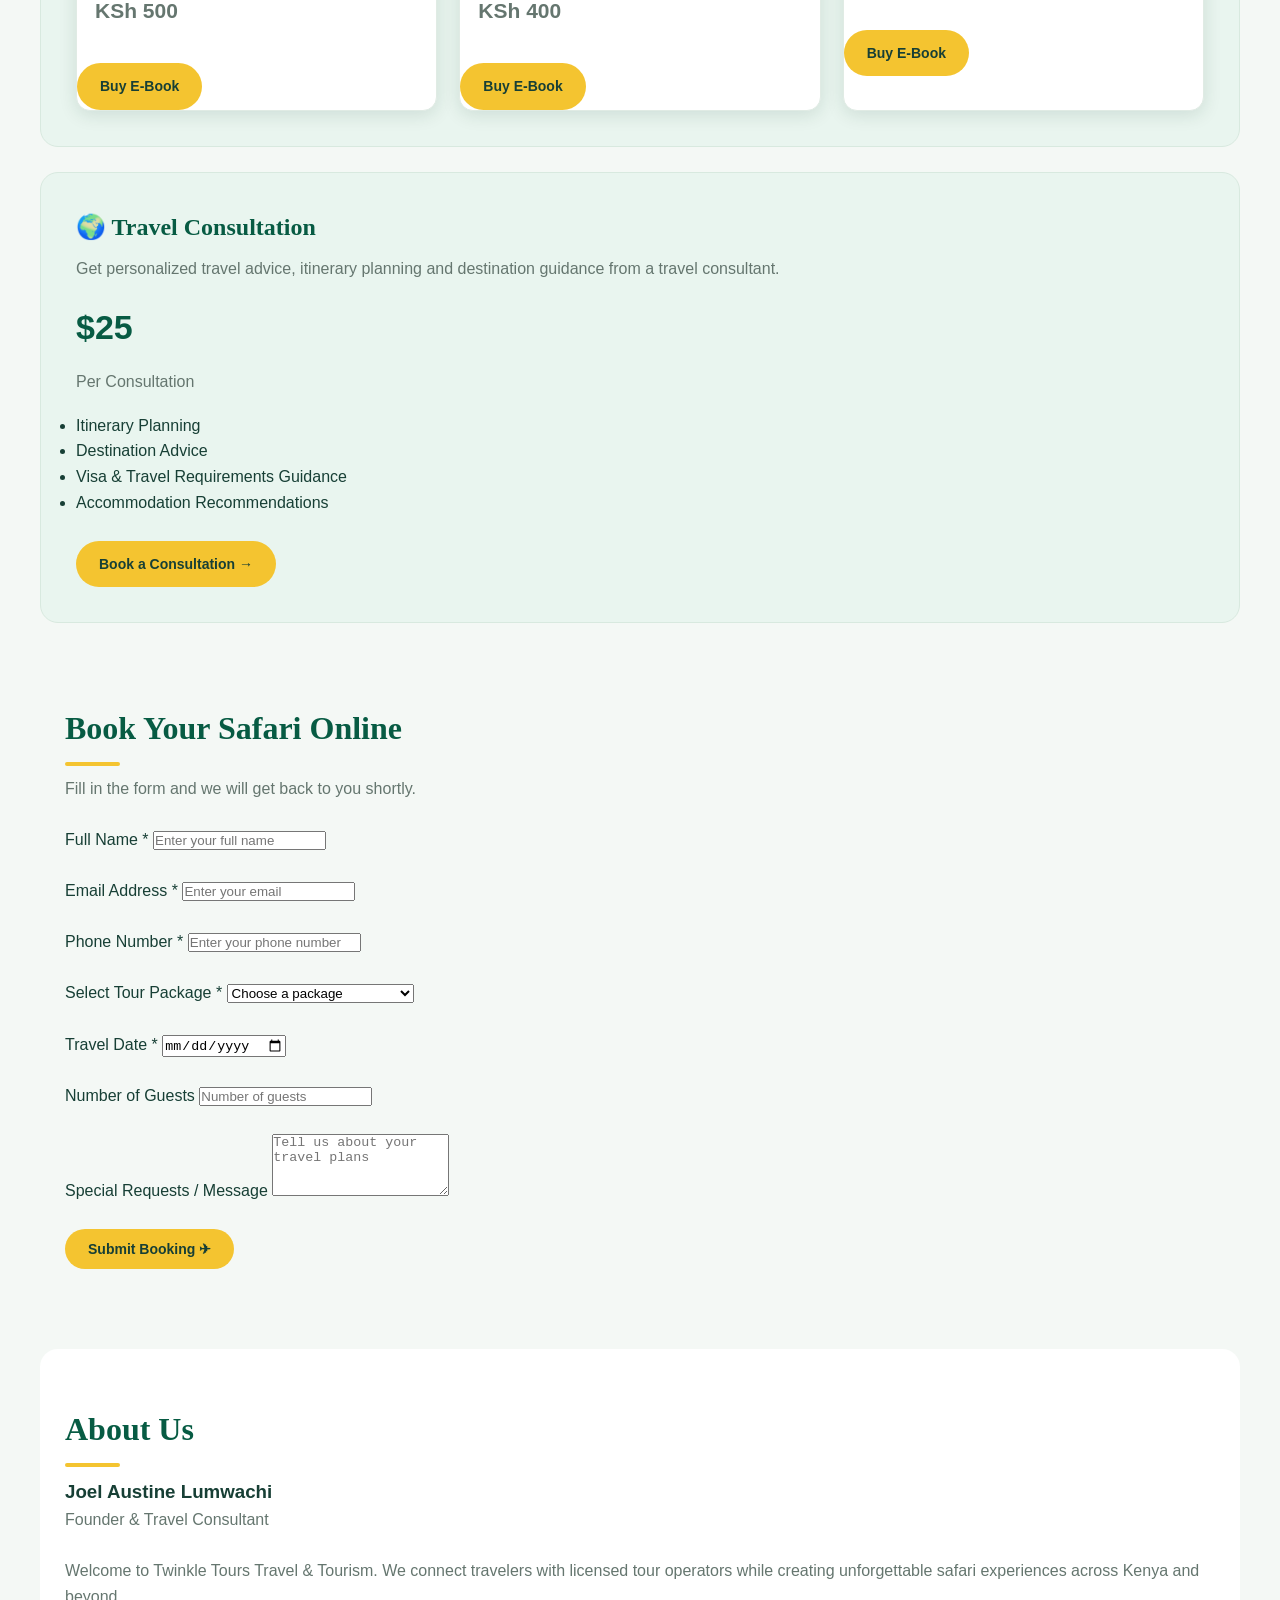
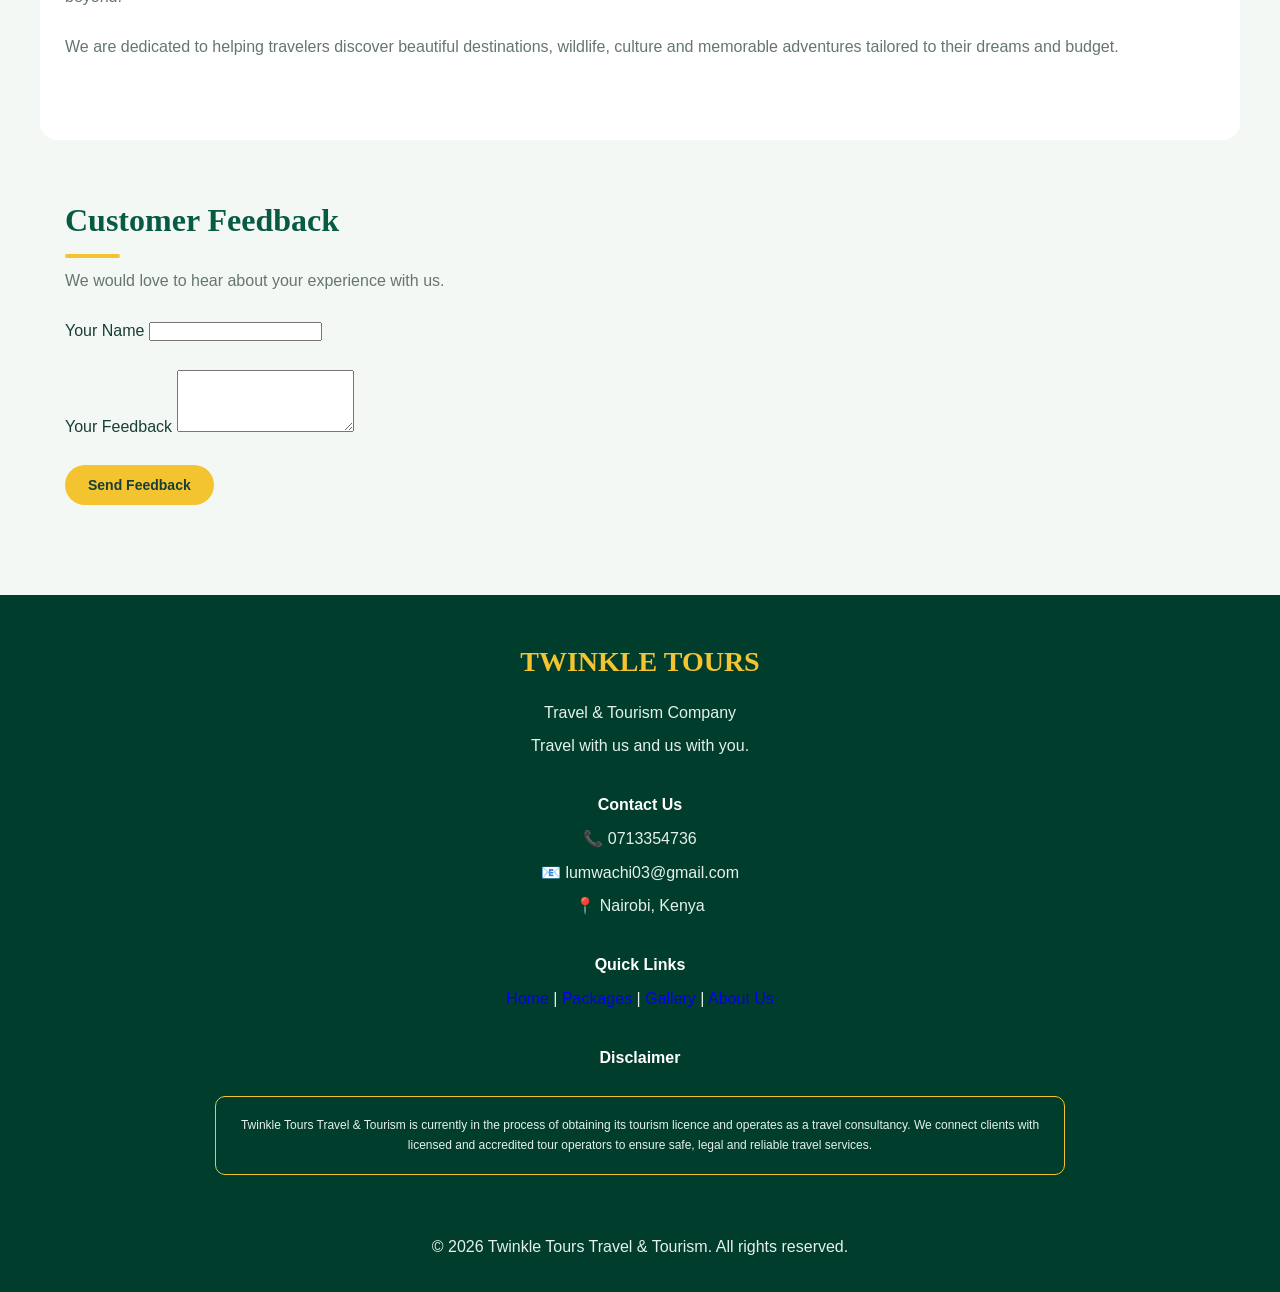
==== commit c52b3171: "Update Index.html" ====
--- a/Index.html
+++ b/Index.html
@@ -16,10 +16,8 @@
 
 <!-- ================= HEADER ================= -->
 
-<header class="navbar">
-
-    <a href="Index.html" class="brand">
-    <img src="twinkle_logo_1.png"> alt="Twinkle Tours Travel and Tourism logo">
+<a href="Index.html" class="brand">
+    <img src="twinkle_logo_1.png" alt="Twinkle Tours Travel and Tourism logo">
 </a>
 
     <nav>
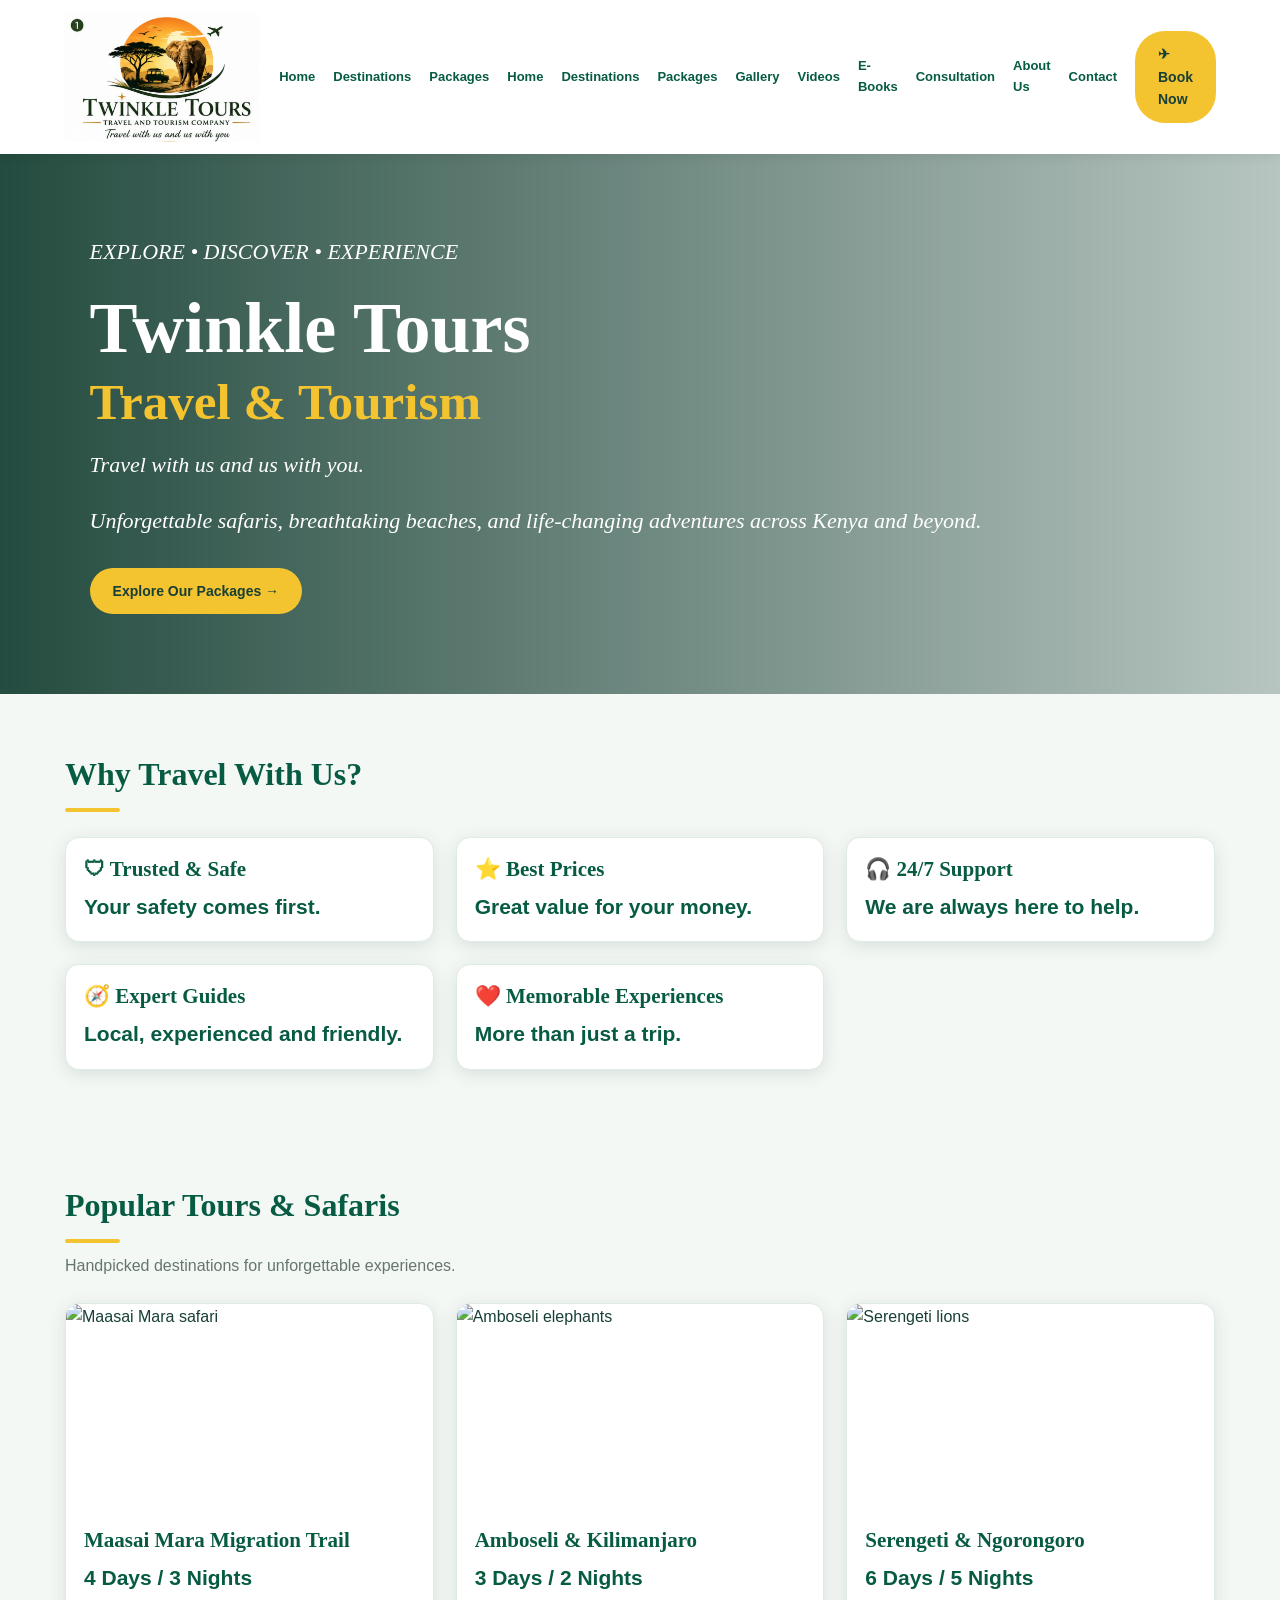
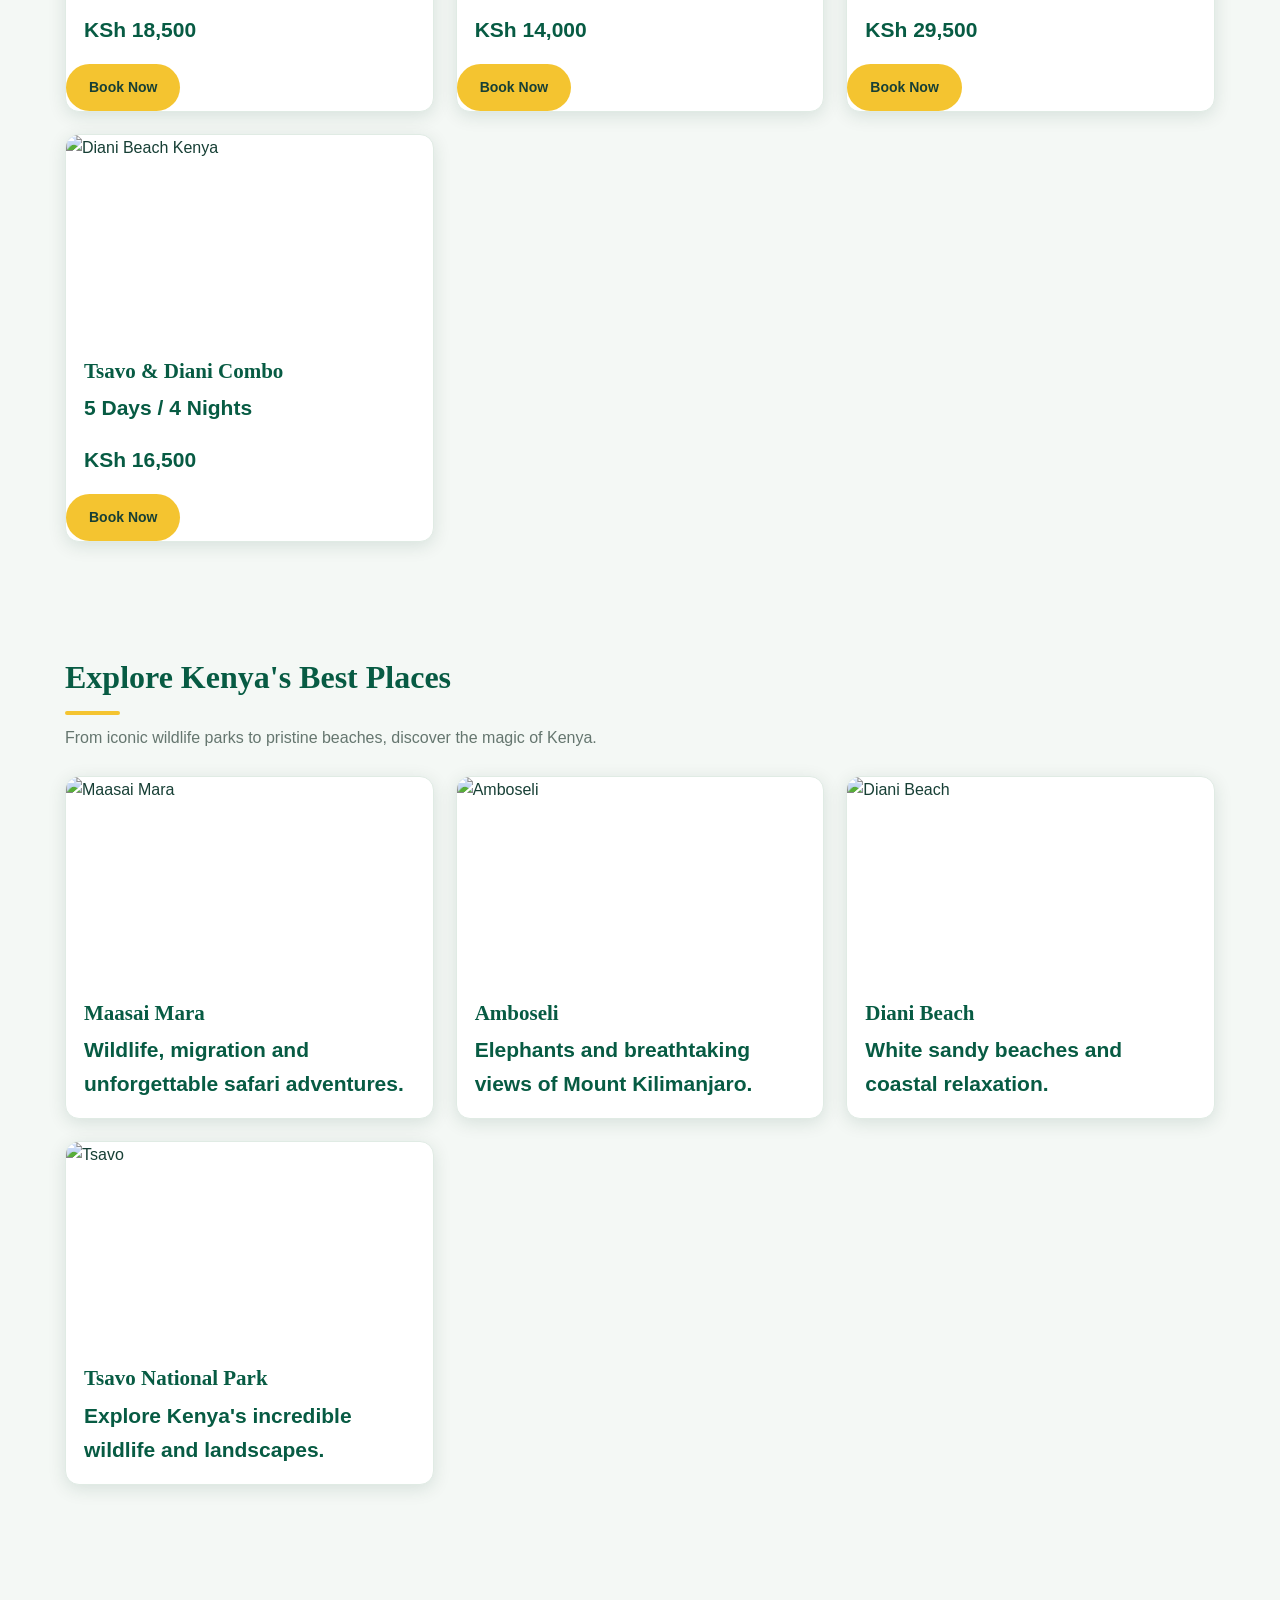
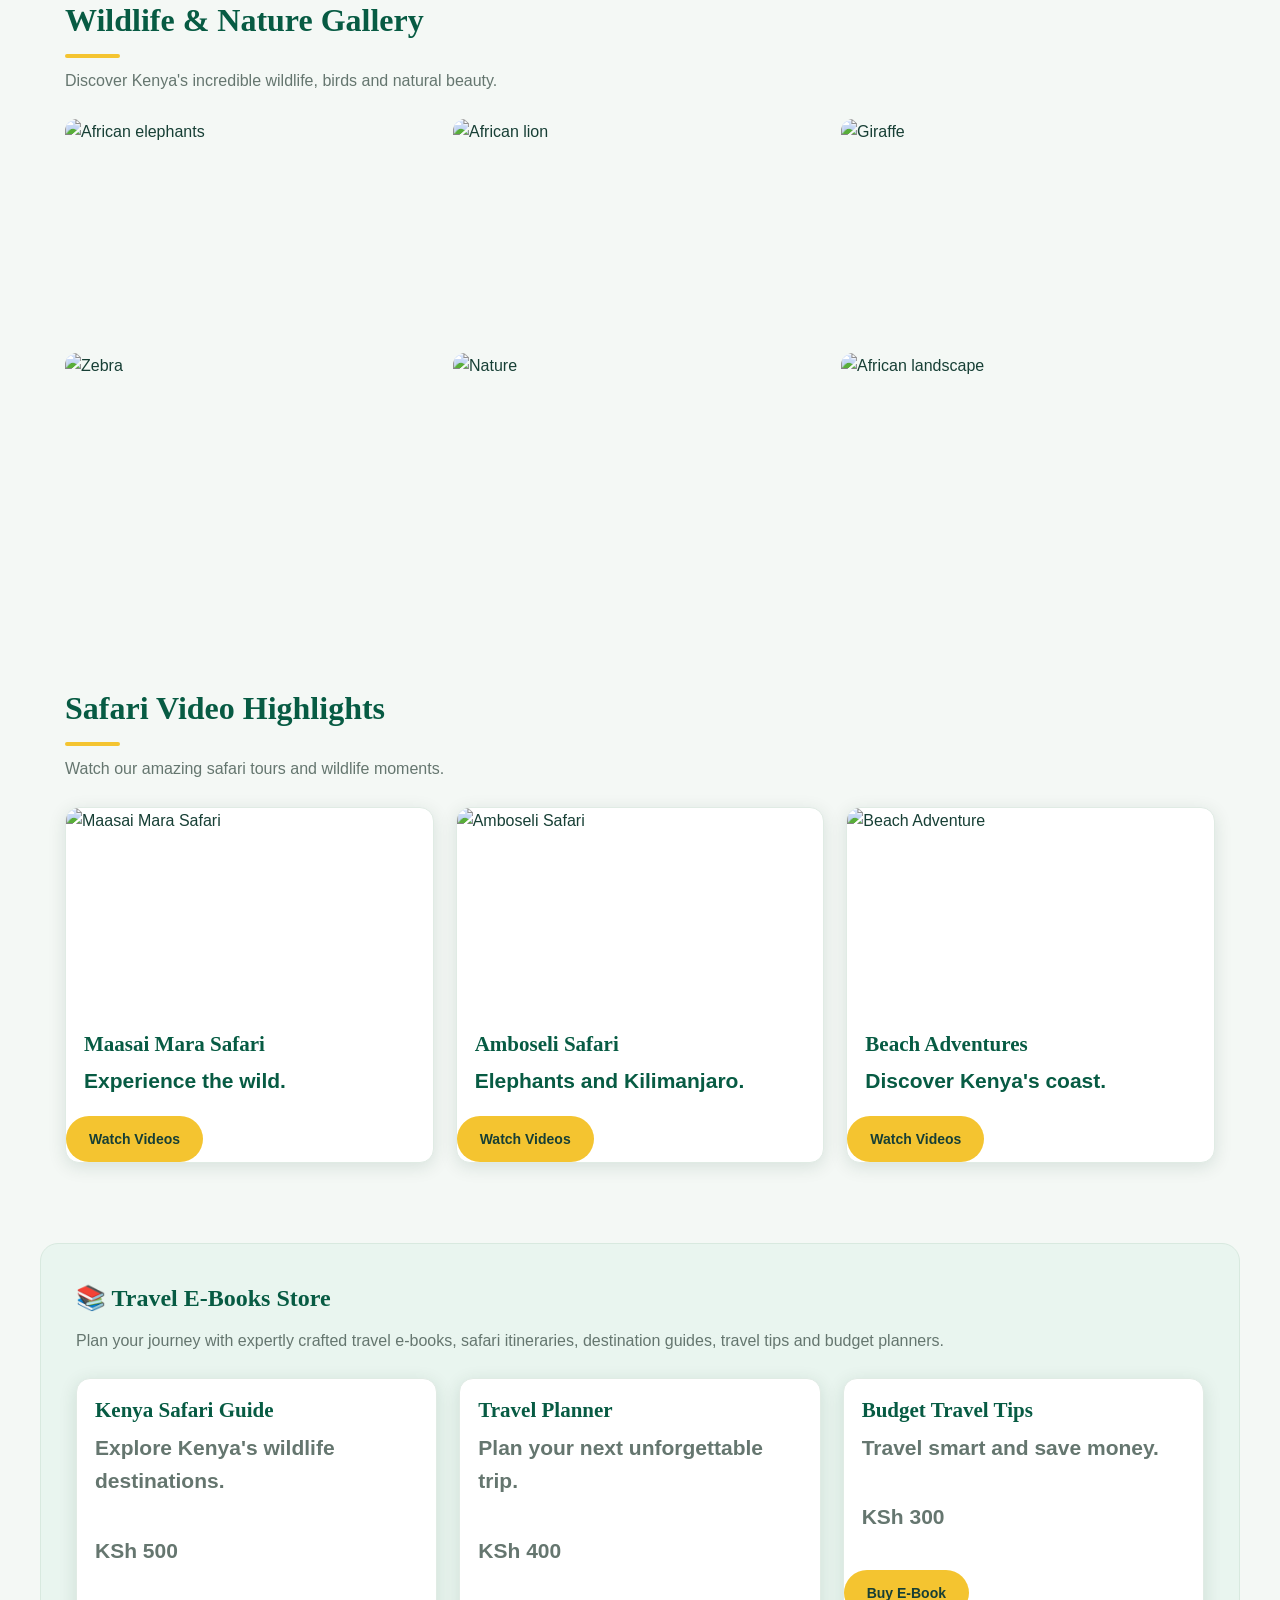
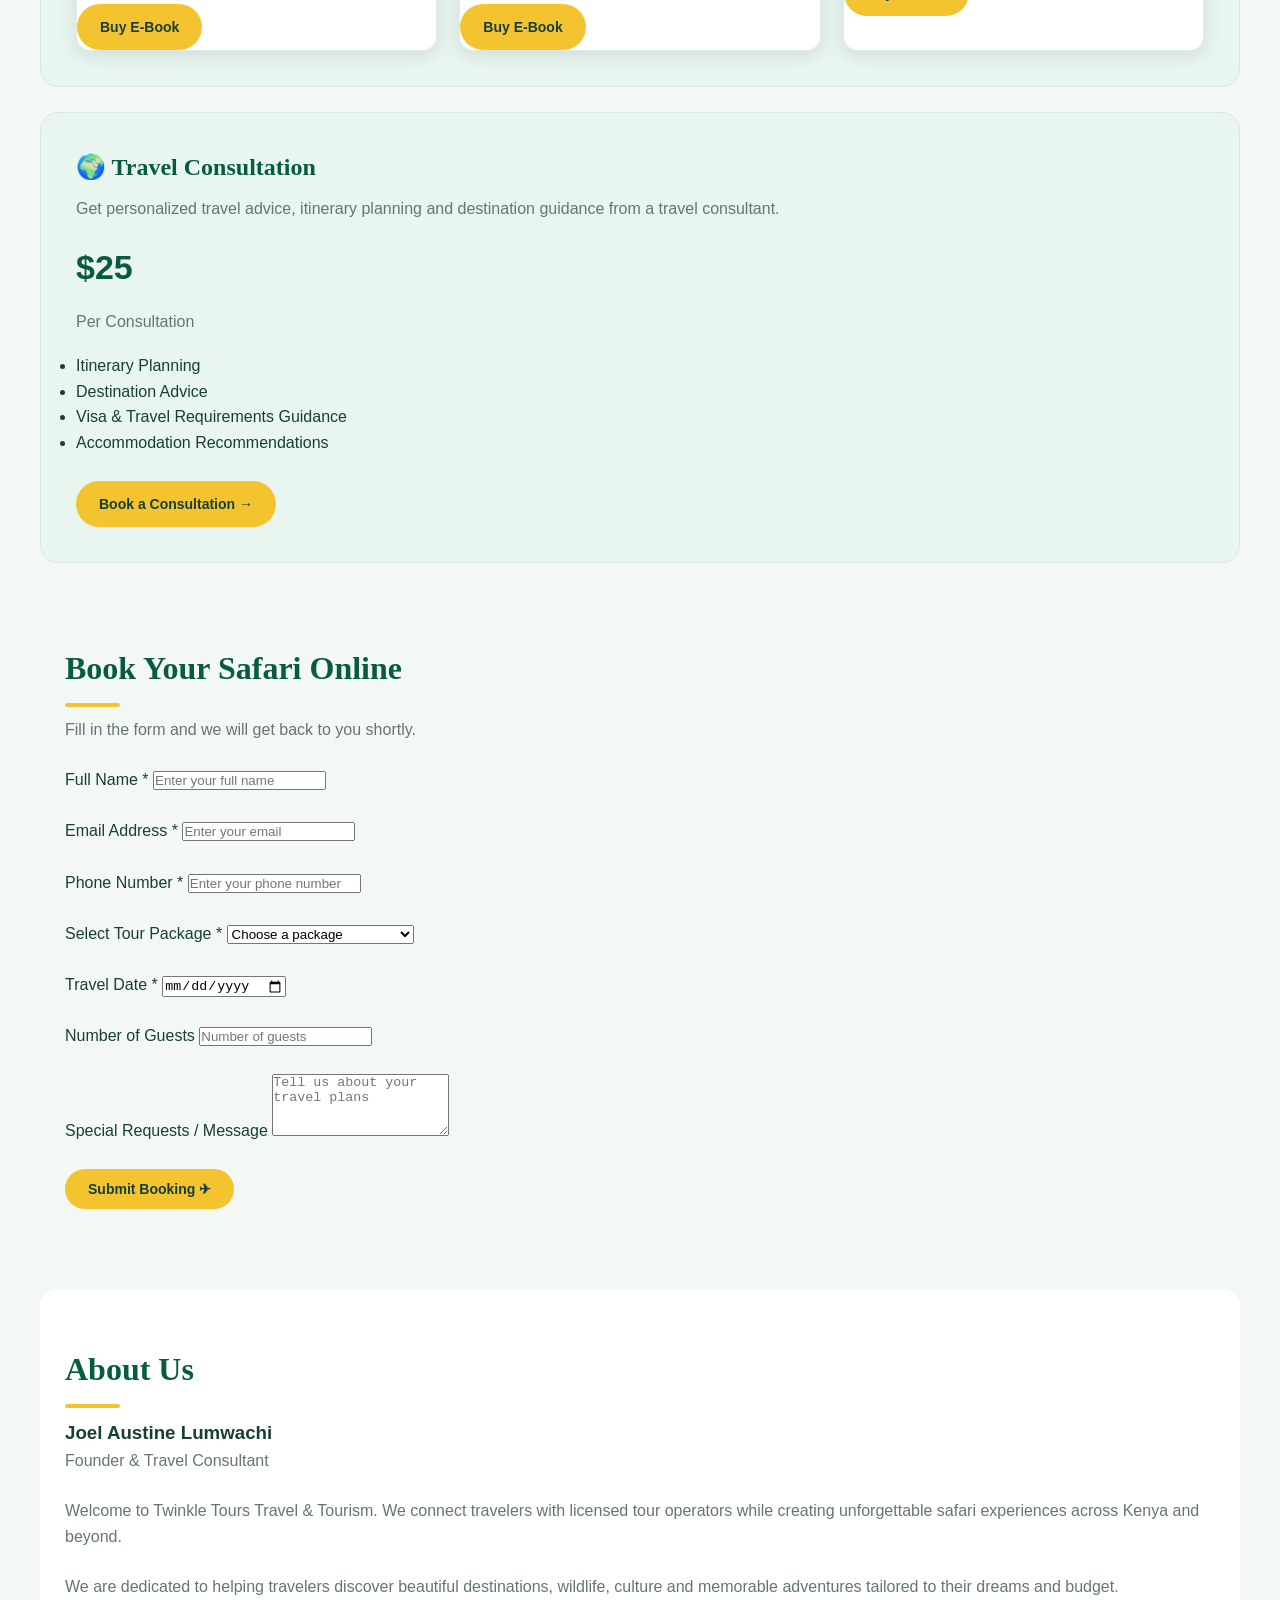
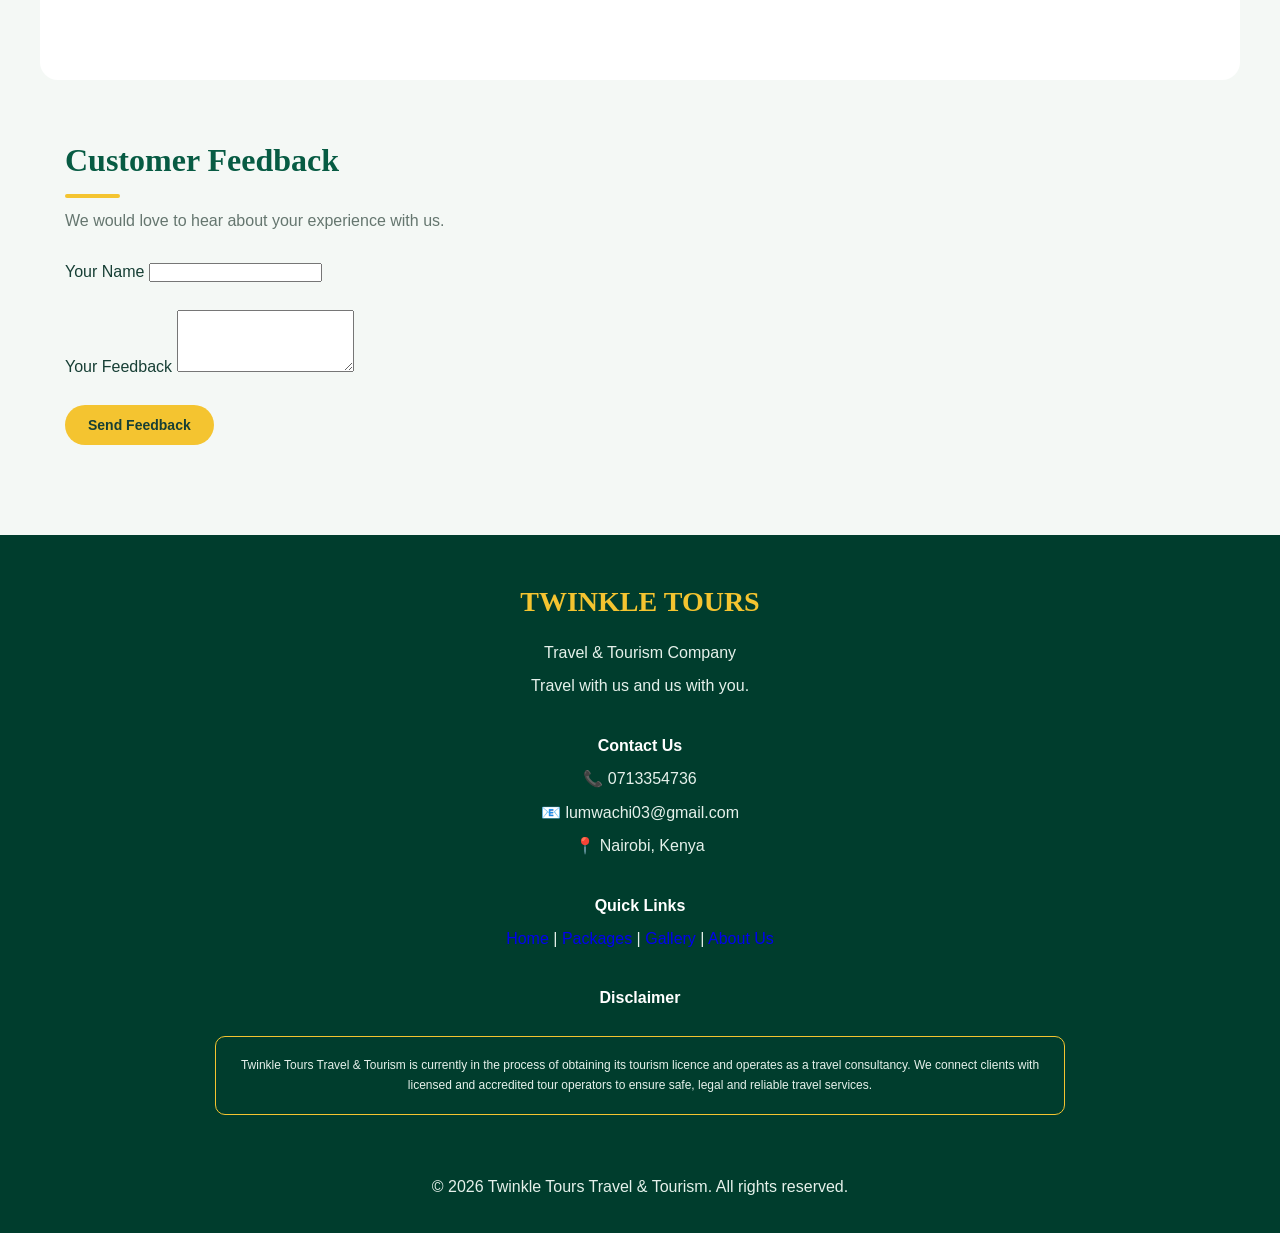
==== commit 80b7f0af: "Update Index.html" ====
--- a/Index.html
+++ b/Index.html
@@ -16,9 +16,16 @@
 
 <!-- ================= HEADER ================= -->
 
-<a href="Index.html" class="brand">
-    <img src="twinkle_logo_1.png" alt="Twinkle Tours Travel and Tourism logo">
-</a>
+<header class="navbar">
+
+    <a href="Index.html" class="brand">
+        <img src="twinkle_logo_1.png" alt="Twinkle Tours Travel and Tourism logo">
+    </a>
+
+    <nav>
+        <a href="#home">Home</a>
+        <a href="#destinations">Destinations</a>
+        <a href="#packages">Packages</a>
 
     <nav>
         <a href="#home">Home</a>
